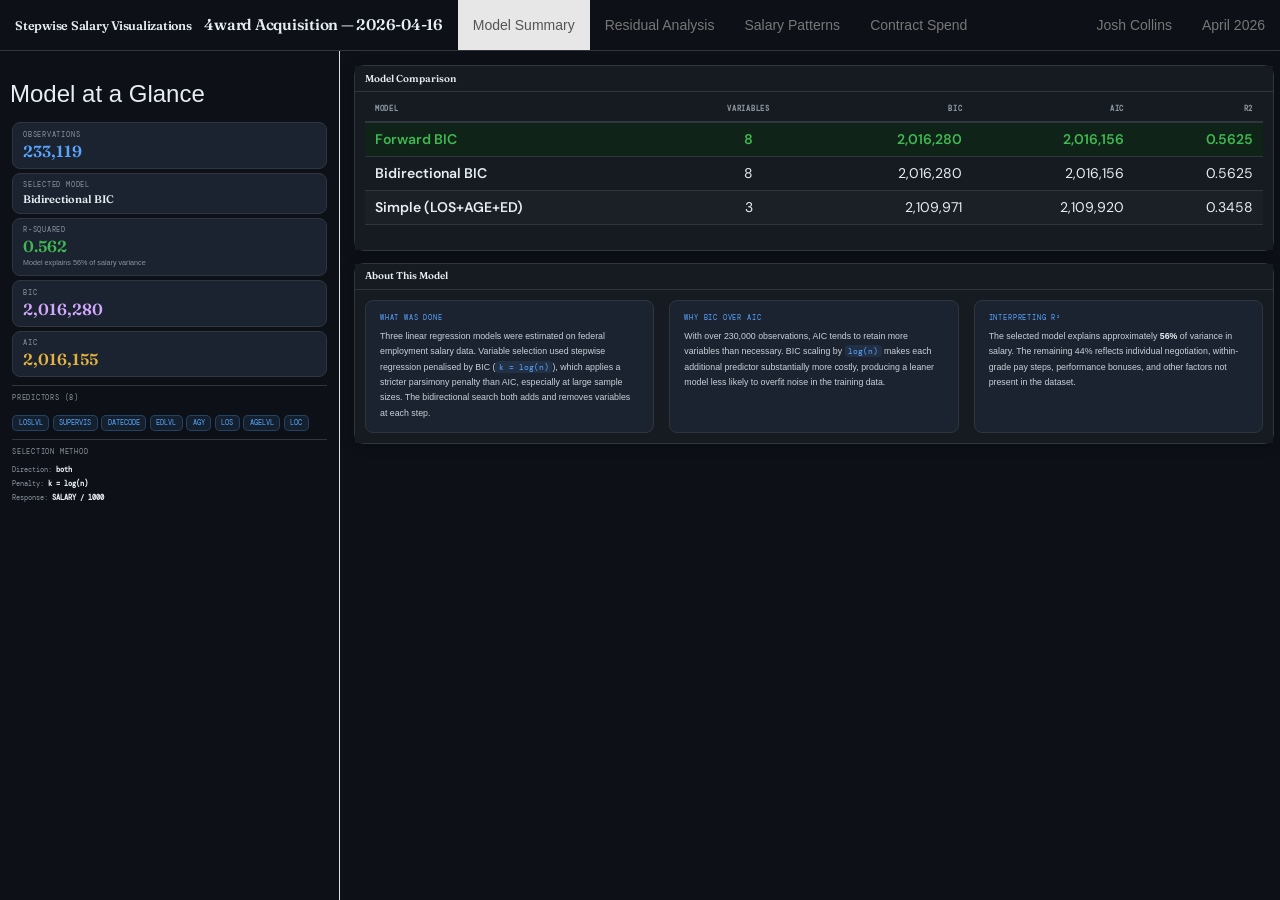
==== index.html @ bde0c619 "Add files via upload" ====
<!DOCTYPE html>
<html xmlns="http://www.w3.org/1999/xhtml">
<head>

<meta charset="utf-8">
<meta http-equiv="Content-Type" content="text/html; charset=utf-8" />
<meta name="generator" content="pandoc" />
<meta name="author" content="4ward Acquisition" />

<meta name="date" content="2026-04-16" />


<title>Stepwise Salary Visualizations</title>

<meta property="og:title" content="Stepwise Salary Visualizations" />

<meta name="viewport" content="width=device-width, initial-scale=1.0, maximum-scale=1.0, user-scalable=no" />

<link href="data:image/x-icon;" rel="icon" type="image/x-icon">


<script type="text/javascript">
window.FlexDashboardComponents = [];
</script>

<script id="flexdashboard-navbar" type="application/json">
[{"title":"Josh Collins","align":"right"},{"title":"April 2026","align":"right"}]
</script>
<script>// Pandoc 2.9 adds attributes on both header and div. We remove the former (to
// be compatible with the behavior of Pandoc < 2.8).
document.addEventListener('DOMContentLoaded', function(e) {
  var hs = document.querySelectorAll("div.section[class*='level'] > :first-child");
  var i, h, a;
  for (i = 0; i < hs.length; i++) {
    h = hs[i];
    if (!/^h[1-6]$/i.test(h.tagName)) continue;  // it should be a header h1-h6
    a = h.attributes;
    while (a.length > 0) h.removeAttribute(a[0].name);
  }
});
</script>
<script>/*! jQuery v3.6.0 | (c) OpenJS Foundation and other contributors | jquery.org/license */
!function(e,t){"use strict";"object"==typeof module&&"object"==typeof module.exports?module.exports=e.document?t(e,!0):function(e){if(!e.document)throw new Error("jQuery requires a window with a document");return t(e)}:t(e)}("undefined"!=typeof window?window:this,function(C,e){"use strict";var t=[],r=Object.getPrototypeOf,s=t.slice,g=t.flat?function(e){return t.flat.call(e)}:function(e){return t.concat.apply([],e)},u=t.push,i=t.indexOf,n={},o=n.toString,v=n.hasOwnProperty,a=v.toString,l=a.call(Object),y={},m=function(e){return"function"==typeof e&&"number"!=typeof e.nodeType&&"function"!=typeof e.item},x=function(e){return null!=e&&e===e.window},E=C.document,c={type:!0,src:!0,nonce:!0,noModule:!0};function b(e,t,n){var r,i,o=(n=n||E).createElement("script");if(o.text=e,t)for(r in c)(i=t[r]||t.getAttribute&&t.getAttribute(r))&&o.setAttribute(r,i);n.head.appendChild(o).parentNode.removeChild(o)}function w(e){return null==e?e+"":"object"==typeof e||"function"==typeof e?n[o.call(e)]||"object":typeof e}var f="3.6.0",S=function(e,t){return new S.fn.init(e,t)};function p(e){var t=!!e&&"length"in e&&e.length,n=w(e);return!m(e)&&!x(e)&&("array"===n||0===t||"number"==typeof t&&0<t&&t-1 in e)}S.fn=S.prototype={jquery:f,constructor:S,length:0,toArray:function(){return s.call(this)},get:function(e){return null==e?s.call(this):e<0?this[e+this.length]:this[e]},pushStack:function(e){var t=S.merge(this.constructor(),e);return t.prevObject=this,t},each:function(e){return S.each(this,e)},map:function(n){return this.pushStack(S.map(this,function(e,t){return n.call(e,t,e)}))},slice:function(){return this.pushStack(s.apply(this,arguments))},first:function(){return this.eq(0)},last:function(){return this.eq(-1)},even:function(){return this.pushStack(S.grep(this,function(e,t){return(t+1)%2}))},odd:function(){return this.pushStack(S.grep(this,function(e,t){return t%2}))},eq:function(e){var t=this.length,n=+e+(e<0?t:0);return this.pushStack(0<=n&&n<t?[this[n]]:[])},end:function(){return this.prevObject||this.constructor()},push:u,sort:t.sort,splice:t.splice},S.extend=S.fn.extend=function(){var e,t,n,r,i,o,a=arguments[0]||{},s=1,u=arguments.length,l=!1;for("boolean"==typeof a&&(l=a,a=arguments[s]||{},s++),"object"==typeof a||m(a)||(a={}),s===u&&(a=this,s--);s<u;s++)if(null!=(e=arguments[s]))for(t in e)r=e[t],"__proto__"!==t&&a!==r&&(l&&r&&(S.isPlainObject(r)||(i=Array.isArray(r)))?(n=a[t],o=i&&!Array.isArray(n)?[]:i||S.isPlainObject(n)?n:{},i=!1,a[t]=S.extend(l,o,r)):void 0!==r&&(a[t]=r));return a},S.extend({expando:"jQuery"+(f+Math.random()).replace(/\D/g,""),isReady:!0,error:function(e){throw new Error(e)},noop:function(){},isPlainObject:function(e){var t,n;return!(!e||"[object Object]"!==o.call(e))&&(!(t=r(e))||"function"==typeof(n=v.call(t,"constructor")&&t.constructor)&&a.call(n)===l)},isEmptyObject:function(e){var t;for(t in e)return!1;return!0},globalEval:function(e,t,n){b(e,{nonce:t&&t.nonce},n)},each:function(e,t){var n,r=0;if(p(e)){for(n=e.length;r<n;r++)if(!1===t.call(e[r],r,e[r]))break}else for(r in e)if(!1===t.call(e[r],r,e[r]))break;return e},makeArray:function(e,t){var n=t||[];return null!=e&&(p(Object(e))?S.merge(n,"string"==typeof e?[e]:e):u.call(n,e)),n},inArray:function(e,t,n){return null==t?-1:i.call(t,e,n)},merge:function(e,t){for(var n=+t.length,r=0,i=e.length;r<n;r++)e[i++]=t[r];return e.length=i,e},grep:function(e,t,n){for(var r=[],i=0,o=e.length,a=!n;i<o;i++)!t(e[i],i)!==a&&r.push(e[i]);return r},map:function(e,t,n){var r,i,o=0,a=[];if(p(e))for(r=e.length;o<r;o++)null!=(i=t(e[o],o,n))&&a.push(i);else for(o in e)null!=(i=t(e[o],o,n))&&a.push(i);return g(a)},guid:1,support:y}),"function"==typeof Symbol&&(S.fn[Symbol.iterator]=t[Symbol.iterator]),S.each("Boolean Number String Function Array Date RegExp Object Error Symbol".split(" "),function(e,t){n["[object "+t+"]"]=t.toLowerCase()});var d=function(n){var e,d,b,o,i,h,f,g,w,u,l,T,C,a,E,v,s,c,y,S="sizzle"+1*new Date,p=n.document,k=0,r=0,m=ue(),x=ue(),A=ue(),N=ue(),j=function(e,t){return e===t&&(l=!0),0},D={}.hasOwnProperty,t=[],q=t.pop,L=t.push,H=t.push,O=t.slice,P=function(e,t){for(var n=0,r=e.length;n<r;n++)if(e[n]===t)return n;return-1},R="checked|selected|async|autofocus|autoplay|controls|defer|disabled|hidden|ismap|loop|multiple|open|readonly|required|scoped",M="[\\x20\\t\\r\\n\\f]",I="(?:\\\\[\\da-fA-F]{1,6}"+M+"?|\\\\[^\\r\\n\\f]|[\\w-]|[^\0-\\x7f])+",W="\\["+M+"*("+I+")(?:"+M+"*([*^$|!~]?=)"+M+"*(?:'((?:\\\\.|[^\\\\'])*)'|\"((?:\\\\.|[^\\\\\"])*)\"|("+I+"))|)"+M+"*\\]",F=":("+I+")(?:\\((('((?:\\\\.|[^\\\\'])*)'|\"((?:\\\\.|[^\\\\\"])*)\")|((?:\\\\.|[^\\\\()[\\]]|"+W+")*)|.*)\\)|)",B=new RegExp(M+"+","g"),$=new RegExp("^"+M+"+|((?:^|[^\\\\])(?:\\\\.)*)"+M+"+$","g"),_=new RegExp("^"+M+"*,"+M+"*"),z=new RegExp("^"+M+"*([>+~]|"+M+")"+M+"*"),U=new RegExp(M+"|>"),X=new RegExp(F),V=new RegExp("^"+I+"$"),G={ID:new RegExp("^#("+I+")"),CLASS:new RegExp("^\\.("+I+")"),TAG:new RegExp("^("+I+"|[*])"),ATTR:new RegExp("^"+W),PSEUDO:new RegExp("^"+F),CHILD:new RegExp("^:(only|first|last|nth|nth-last)-(child|of-type)(?:\\("+M+"*(even|odd|(([+-]|)(\\d*)n|)"+M+"*(?:([+-]|)"+M+"*(\\d+)|))"+M+"*\\)|)","i"),bool:new RegExp("^(?:"+R+")$","i"),needsContext:new RegExp("^"+M+"*[>+~]|:(even|odd|eq|gt|lt|nth|first|last)(?:\\("+M+"*((?:-\\d)?\\d*)"+M+"*\\)|)(?=[^-]|$)","i")},Y=/HTML$/i,Q=/^(?:input|select|textarea|button)$/i,J=/^h\d$/i,K=/^[^{]+\{\s*\[native \w/,Z=/^(?:#([\w-]+)|(\w+)|\.([\w-]+))$/,ee=/[+~]/,te=new RegExp("\\\\[\\da-fA-F]{1,6}"+M+"?|\\\\([^\\r\\n\\f])","g"),ne=function(e,t){var n="0x"+e.slice(1)-65536;return t||(n<0?String.fromCharCode(n+65536):String.fromCharCode(n>>10|55296,1023&n|56320))},re=/([\0-\x1f\x7f]|^-?\d)|^-$|[^\0-\x1f\x7f-\uFFFF\w-]/g,ie=function(e,t){return t?"\0"===e?"\ufffd":e.slice(0,-1)+"\\"+e.charCodeAt(e.length-1).toString(16)+" ":"\\"+e},oe=function(){T()},ae=be(function(e){return!0===e.disabled&&"fieldset"===e.nodeName.toLowerCase()},{dir:"parentNode",next:"legend"});try{H.apply(t=O.call(p.childNodes),p.childNodes),t[p.childNodes.length].nodeType}catch(e){H={apply:t.length?function(e,t){L.apply(e,O.call(t))}:function(e,t){var n=e.length,r=0;while(e[n++]=t[r++]);e.length=n-1}}}function se(t,e,n,r){var i,o,a,s,u,l,c,f=e&&e.ownerDocument,p=e?e.nodeType:9;if(n=n||[],"string"!=typeof t||!t||1!==p&&9!==p&&11!==p)return n;if(!r&&(T(e),e=e||C,E)){if(11!==p&&(u=Z.exec(t)))if(i=u[1]){if(9===p){if(!(a=e.getElementById(i)))return n;if(a.id===i)return n.push(a),n}else if(f&&(a=f.getElementById(i))&&y(e,a)&&a.id===i)return n.push(a),n}else{if(u[2])return H.apply(n,e.getElementsByTagName(t)),n;if((i=u[3])&&d.getElementsByClassName&&e.getElementsByClassName)return H.apply(n,e.getElementsByClassName(i)),n}if(d.qsa&&!N[t+" "]&&(!v||!v.test(t))&&(1!==p||"object"!==e.nodeName.toLowerCase())){if(c=t,f=e,1===p&&(U.test(t)||z.test(t))){(f=ee.test(t)&&ye(e.parentNode)||e)===e&&d.scope||((s=e.getAttribute("id"))?s=s.replace(re,ie):e.setAttribute("id",s=S)),o=(l=h(t)).length;while(o--)l[o]=(s?"#"+s:":scope")+" "+xe(l[o]);c=l.join(",")}try{return H.apply(n,f.querySelectorAll(c)),n}catch(e){N(t,!0)}finally{s===S&&e.removeAttribute("id")}}}return g(t.replace($,"$1"),e,n,r)}function ue(){var r=[];return function e(t,n){return r.push(t+" ")>b.cacheLength&&delete e[r.shift()],e[t+" "]=n}}function le(e){return e[S]=!0,e}function ce(e){var t=C.createElement("fieldset");try{return!!e(t)}catch(e){return!1}finally{t.parentNode&&t.parentNode.removeChild(t),t=null}}function fe(e,t){var n=e.split("|"),r=n.length;while(r--)b.attrHandle[n[r]]=t}function pe(e,t){var n=t&&e,r=n&&1===e.nodeType&&1===t.nodeType&&e.sourceIndex-t.sourceIndex;if(r)return r;if(n)while(n=n.nextSibling)if(n===t)return-1;return e?1:-1}function de(t){return function(e){return"input"===e.nodeName.toLowerCase()&&e.type===t}}function he(n){return function(e){var t=e.nodeName.toLowerCase();return("input"===t||"button"===t)&&e.type===n}}function ge(t){return function(e){return"form"in e?e.parentNode&&!1===e.disabled?"label"in e?"label"in e.parentNode?e.parentNode.disabled===t:e.disabled===t:e.isDisabled===t||e.isDisabled!==!t&&ae(e)===t:e.disabled===t:"label"in e&&e.disabled===t}}function ve(a){return le(function(o){return o=+o,le(function(e,t){var n,r=a([],e.length,o),i=r.length;while(i--)e[n=r[i]]&&(e[n]=!(t[n]=e[n]))})})}function ye(e){return e&&"undefined"!=typeof e.getElementsByTagName&&e}for(e in d=se.support={},i=se.isXML=function(e){var t=e&&e.namespaceURI,n=e&&(e.ownerDocument||e).documentElement;return!Y.test(t||n&&n.nodeName||"HTML")},T=se.setDocument=function(e){var t,n,r=e?e.ownerDocument||e:p;return r!=C&&9===r.nodeType&&r.documentElement&&(a=(C=r).documentElement,E=!i(C),p!=C&&(n=C.defaultView)&&n.top!==n&&(n.addEventListener?n.addEventListener("unload",oe,!1):n.attachEvent&&n.attachEvent("onunload",oe)),d.scope=ce(function(e){return a.appendChild(e).appendChild(C.createElement("div")),"undefined"!=typeof e.querySelectorAll&&!e.querySelectorAll(":scope fieldset div").length}),d.attributes=ce(function(e){return e.className="i",!e.getAttribute("className")}),d.getElementsByTagName=ce(function(e){return e.appendChild(C.createComment("")),!e.getElementsByTagName("*").length}),d.getElementsByClassName=K.test(C.getElementsByClassName),d.getById=ce(function(e){return a.appendChild(e).id=S,!C.getElementsByName||!C.getElementsByName(S).length}),d.getById?(b.filter.ID=function(e){var t=e.replace(te,ne);return function(e){return e.getAttribute("id")===t}},b.find.ID=function(e,t){if("undefined"!=typeof t.getElementById&&E){var n=t.getElementById(e);return n?[n]:[]}}):(b.filter.ID=function(e){var n=e.replace(te,ne);return function(e){var t="undefined"!=typeof e.getAttributeNode&&e.getAttributeNode("id");return t&&t.value===n}},b.find.ID=function(e,t){if("undefined"!=typeof t.getElementById&&E){var n,r,i,o=t.getElementById(e);if(o){if((n=o.getAttributeNode("id"))&&n.value===e)return[o];i=t.getElementsByName(e),r=0;while(o=i[r++])if((n=o.getAttributeNode("id"))&&n.value===e)return[o]}return[]}}),b.find.TAG=d.getElementsByTagName?function(e,t){return"undefined"!=typeof t.getElementsByTagName?t.getElementsByTagName(e):d.qsa?t.querySelectorAll(e):void 0}:function(e,t){var n,r=[],i=0,o=t.getElementsByTagName(e);if("*"===e){while(n=o[i++])1===n.nodeType&&r.push(n);return r}return o},b.find.CLASS=d.getElementsByClassName&&function(e,t){if("undefined"!=typeof t.getElementsByClassName&&E)return t.getElementsByClassName(e)},s=[],v=[],(d.qsa=K.test(C.querySelectorAll))&&(ce(function(e){var t;a.appendChild(e).innerHTML="<a id='"+S+"'></a><select id='"+S+"-\r\\' msallowcapture=''><option selected=''></option></select>",e.querySelectorAll("[msallowcapture^='']").length&&v.push("[*^$]="+M+"*(?:''|\"\")"),e.querySelectorAll("[selected]").length||v.push("\\["+M+"*(?:value|"+R+")"),e.querySelectorAll("[id~="+S+"-]").length||v.push("~="),(t=C.createElement("input")).setAttribute("name",""),e.appendChild(t),e.querySelectorAll("[name='']").length||v.push("\\["+M+"*name"+M+"*="+M+"*(?:''|\"\")"),e.querySelectorAll(":checked").length||v.push(":checked"),e.querySelectorAll("a#"+S+"+*").length||v.push(".#.+[+~]"),e.querySelectorAll("\\\f"),v.push("[\\r\\n\\f]")}),ce(function(e){e.innerHTML="<a href='' disabled='disabled'></a><select disabled='disabled'><option/></select>";var t=C.createElement("input");t.setAttribute("type","hidden"),e.appendChild(t).setAttribute("name","D"),e.querySelectorAll("[name=d]").length&&v.push("name"+M+"*[*^$|!~]?="),2!==e.querySelectorAll(":enabled").length&&v.push(":enabled",":disabled"),a.appendChild(e).disabled=!0,2!==e.querySelectorAll(":disabled").length&&v.push(":enabled",":disabled"),e.querySelectorAll("*,:x"),v.push(",.*:")})),(d.matchesSelector=K.test(c=a.matches||a.webkitMatchesSelector||a.mozMatchesSelector||a.oMatchesSelector||a.msMatchesSelector))&&ce(function(e){d.disconnectedMatch=c.call(e,"*"),c.call(e,"[s!='']:x"),s.push("!=",F)}),v=v.length&&new RegExp(v.join("|")),s=s.length&&new RegExp(s.join("|")),t=K.test(a.compareDocumentPosition),y=t||K.test(a.contains)?function(e,t){var n=9===e.nodeType?e.documentElement:e,r=t&&t.parentNode;return e===r||!(!r||1!==r.nodeType||!(n.contains?n.contains(r):e.compareDocumentPosition&&16&e.compareDocumentPosition(r)))}:function(e,t){if(t)while(t=t.parentNode)if(t===e)return!0;return!1},j=t?function(e,t){if(e===t)return l=!0,0;var n=!e.compareDocumentPosition-!t.compareDocumentPosition;return n||(1&(n=(e.ownerDocument||e)==(t.ownerDocument||t)?e.compareDocumentPosition(t):1)||!d.sortDetached&&t.compareDocumentPosition(e)===n?e==C||e.ownerDocument==p&&y(p,e)?-1:t==C||t.ownerDocument==p&&y(p,t)?1:u?P(u,e)-P(u,t):0:4&n?-1:1)}:function(e,t){if(e===t)return l=!0,0;var n,r=0,i=e.parentNode,o=t.parentNode,a=[e],s=[t];if(!i||!o)return e==C?-1:t==C?1:i?-1:o?1:u?P(u,e)-P(u,t):0;if(i===o)return pe(e,t);n=e;while(n=n.parentNode)a.unshift(n);n=t;while(n=n.parentNode)s.unshift(n);while(a[r]===s[r])r++;return r?pe(a[r],s[r]):a[r]==p?-1:s[r]==p?1:0}),C},se.matches=function(e,t){return se(e,null,null,t)},se.matchesSelector=function(e,t){if(T(e),d.matchesSelector&&E&&!N[t+" "]&&(!s||!s.test(t))&&(!v||!v.test(t)))try{var n=c.call(e,t);if(n||d.disconnectedMatch||e.document&&11!==e.document.nodeType)return n}catch(e){N(t,!0)}return 0<se(t,C,null,[e]).length},se.contains=function(e,t){return(e.ownerDocument||e)!=C&&T(e),y(e,t)},se.attr=function(e,t){(e.ownerDocument||e)!=C&&T(e);var n=b.attrHandle[t.toLowerCase()],r=n&&D.call(b.attrHandle,t.toLowerCase())?n(e,t,!E):void 0;return void 0!==r?r:d.attributes||!E?e.getAttribute(t):(r=e.getAttributeNode(t))&&r.specified?r.value:null},se.escape=function(e){return(e+"").replace(re,ie)},se.error=function(e){throw new Error("Syntax error, unrecognized expression: "+e)},se.uniqueSort=function(e){var t,n=[],r=0,i=0;if(l=!d.detectDuplicates,u=!d.sortStable&&e.slice(0),e.sort(j),l){while(t=e[i++])t===e[i]&&(r=n.push(i));while(r--)e.splice(n[r],1)}return u=null,e},o=se.getText=function(e){var t,n="",r=0,i=e.nodeType;if(i){if(1===i||9===i||11===i){if("string"==typeof e.textContent)return e.textContent;for(e=e.firstChild;e;e=e.nextSibling)n+=o(e)}else if(3===i||4===i)return e.nodeValue}else while(t=e[r++])n+=o(t);return n},(b=se.selectors={cacheLength:50,createPseudo:le,match:G,attrHandle:{},find:{},relative:{">":{dir:"parentNode",first:!0}," ":{dir:"parentNode"},"+":{dir:"previousSibling",first:!0},"~":{dir:"previousSibling"}},preFilter:{ATTR:function(e){return e[1]=e[1].replace(te,ne),e[3]=(e[3]||e[4]||e[5]||"").replace(te,ne),"~="===e[2]&&(e[3]=" "+e[3]+" "),e.slice(0,4)},CHILD:function(e){return e[1]=e[1].toLowerCase(),"nth"===e[1].slice(0,3)?(e[3]||se.error(e[0]),e[4]=+(e[4]?e[5]+(e[6]||1):2*("even"===e[3]||"odd"===e[3])),e[5]=+(e[7]+e[8]||"odd"===e[3])):e[3]&&se.error(e[0]),e},PSEUDO:function(e){var t,n=!e[6]&&e[2];return G.CHILD.test(e[0])?null:(e[3]?e[2]=e[4]||e[5]||"":n&&X.test(n)&&(t=h(n,!0))&&(t=n.indexOf(")",n.length-t)-n.length)&&(e[0]=e[0].slice(0,t),e[2]=n.slice(0,t)),e.slice(0,3))}},filter:{TAG:function(e){var t=e.replace(te,ne).toLowerCase();return"*"===e?function(){return!0}:function(e){return e.nodeName&&e.nodeName.toLowerCase()===t}},CLASS:function(e){var t=m[e+" "];return t||(t=new RegExp("(^|"+M+")"+e+"("+M+"|$)"))&&m(e,function(e){return t.test("string"==typeof e.className&&e.className||"undefined"!=typeof e.getAttribute&&e.getAttribute("class")||"")})},ATTR:function(n,r,i){return function(e){var t=se.attr(e,n);return null==t?"!="===r:!r||(t+="","="===r?t===i:"!="===r?t!==i:"^="===r?i&&0===t.indexOf(i):"*="===r?i&&-1<t.indexOf(i):"$="===r?i&&t.slice(-i.length)===i:"~="===r?-1<(" "+t.replace(B," ")+" ").indexOf(i):"|="===r&&(t===i||t.slice(0,i.length+1)===i+"-"))}},CHILD:function(h,e,t,g,v){var y="nth"!==h.slice(0,3),m="last"!==h.slice(-4),x="of-type"===e;return 1===g&&0===v?function(e){return!!e.parentNode}:function(e,t,n){var r,i,o,a,s,u,l=y!==m?"nextSibling":"previousSibling",c=e.parentNode,f=x&&e.nodeName.toLowerCase(),p=!n&&!x,d=!1;if(c){if(y){while(l){a=e;while(a=a[l])if(x?a.nodeName.toLowerCase()===f:1===a.nodeType)return!1;u=l="only"===h&&!u&&"nextSibling"}return!0}if(u=[m?c.firstChild:c.lastChild],m&&p){d=(s=(r=(i=(o=(a=c)[S]||(a[S]={}))[a.uniqueID]||(o[a.uniqueID]={}))[h]||[])[0]===k&&r[1])&&r[2],a=s&&c.childNodes[s];while(a=++s&&a&&a[l]||(d=s=0)||u.pop())if(1===a.nodeType&&++d&&a===e){i[h]=[k,s,d];break}}else if(p&&(d=s=(r=(i=(o=(a=e)[S]||(a[S]={}))[a.uniqueID]||(o[a.uniqueID]={}))[h]||[])[0]===k&&r[1]),!1===d)while(a=++s&&a&&a[l]||(d=s=0)||u.pop())if((x?a.nodeName.toLowerCase()===f:1===a.nodeType)&&++d&&(p&&((i=(o=a[S]||(a[S]={}))[a.uniqueID]||(o[a.uniqueID]={}))[h]=[k,d]),a===e))break;return(d-=v)===g||d%g==0&&0<=d/g}}},PSEUDO:function(e,o){var t,a=b.pseudos[e]||b.setFilters[e.toLowerCase()]||se.error("unsupported pseudo: "+e);return a[S]?a(o):1<a.length?(t=[e,e,"",o],b.setFilters.hasOwnProperty(e.toLowerCase())?le(function(e,t){var n,r=a(e,o),i=r.length;while(i--)e[n=P(e,r[i])]=!(t[n]=r[i])}):function(e){return a(e,0,t)}):a}},pseudos:{not:le(function(e){var r=[],i=[],s=f(e.replace($,"$1"));return s[S]?le(function(e,t,n,r){var i,o=s(e,null,r,[]),a=e.length;while(a--)(i=o[a])&&(e[a]=!(t[a]=i))}):function(e,t,n){return r[0]=e,s(r,null,n,i),r[0]=null,!i.pop()}}),has:le(function(t){return function(e){return 0<se(t,e).length}}),contains:le(function(t){return t=t.replace(te,ne),function(e){return-1<(e.textContent||o(e)).indexOf(t)}}),lang:le(function(n){return V.test(n||"")||se.error("unsupported lang: "+n),n=n.replace(te,ne).toLowerCase(),function(e){var t;do{if(t=E?e.lang:e.getAttribute("xml:lang")||e.getAttribute("lang"))return(t=t.toLowerCase())===n||0===t.indexOf(n+"-")}while((e=e.parentNode)&&1===e.nodeType);return!1}}),target:function(e){var t=n.location&&n.location.hash;return t&&t.slice(1)===e.id},root:function(e){return e===a},focus:function(e){return e===C.activeElement&&(!C.hasFocus||C.hasFocus())&&!!(e.type||e.href||~e.tabIndex)},enabled:ge(!1),disabled:ge(!0),checked:function(e){var t=e.nodeName.toLowerCase();return"input"===t&&!!e.checked||"option"===t&&!!e.selected},selected:function(e){return e.parentNode&&e.parentNode.selectedIndex,!0===e.selected},empty:function(e){for(e=e.firstChild;e;e=e.nextSibling)if(e.nodeType<6)return!1;return!0},parent:function(e){return!b.pseudos.empty(e)},header:function(e){return J.test(e.nodeName)},input:function(e){return Q.test(e.nodeName)},button:function(e){var t=e.nodeName.toLowerCase();return"input"===t&&"button"===e.type||"button"===t},text:function(e){var t;return"input"===e.nodeName.toLowerCase()&&"text"===e.type&&(null==(t=e.getAttribute("type"))||"text"===t.toLowerCase())},first:ve(function(){return[0]}),last:ve(function(e,t){return[t-1]}),eq:ve(function(e,t,n){return[n<0?n+t:n]}),even:ve(function(e,t){for(var n=0;n<t;n+=2)e.push(n);return e}),odd:ve(function(e,t){for(var n=1;n<t;n+=2)e.push(n);return e}),lt:ve(function(e,t,n){for(var r=n<0?n+t:t<n?t:n;0<=--r;)e.push(r);return e}),gt:ve(function(e,t,n){for(var r=n<0?n+t:n;++r<t;)e.push(r);return e})}}).pseudos.nth=b.pseudos.eq,{radio:!0,checkbox:!0,file:!0,password:!0,image:!0})b.pseudos[e]=de(e);for(e in{submit:!0,reset:!0})b.pseudos[e]=he(e);function me(){}function xe(e){for(var t=0,n=e.length,r="";t<n;t++)r+=e[t].value;return r}function be(s,e,t){var u=e.dir,l=e.next,c=l||u,f=t&&"parentNode"===c,p=r++;return e.first?function(e,t,n){while(e=e[u])if(1===e.nodeType||f)return s(e,t,n);return!1}:function(e,t,n){var r,i,o,a=[k,p];if(n){while(e=e[u])if((1===e.nodeType||f)&&s(e,t,n))return!0}else while(e=e[u])if(1===e.nodeType||f)if(i=(o=e[S]||(e[S]={}))[e.uniqueID]||(o[e.uniqueID]={}),l&&l===e.nodeName.toLowerCase())e=e[u]||e;else{if((r=i[c])&&r[0]===k&&r[1]===p)return a[2]=r[2];if((i[c]=a)[2]=s(e,t,n))return!0}return!1}}function we(i){return 1<i.length?function(e,t,n){var r=i.length;while(r--)if(!i[r](e,t,n))return!1;return!0}:i[0]}function Te(e,t,n,r,i){for(var o,a=[],s=0,u=e.length,l=null!=t;s<u;s++)(o=e[s])&&(n&&!n(o,r,i)||(a.push(o),l&&t.push(s)));return a}function Ce(d,h,g,v,y,e){return v&&!v[S]&&(v=Ce(v)),y&&!y[S]&&(y=Ce(y,e)),le(function(e,t,n,r){var i,o,a,s=[],u=[],l=t.length,c=e||function(e,t,n){for(var r=0,i=t.length;r<i;r++)se(e,t[r],n);return n}(h||"*",n.nodeType?[n]:n,[]),f=!d||!e&&h?c:Te(c,s,d,n,r),p=g?y||(e?d:l||v)?[]:t:f;if(g&&g(f,p,n,r),v){i=Te(p,u),v(i,[],n,r),o=i.length;while(o--)(a=i[o])&&(p[u[o]]=!(f[u[o]]=a))}if(e){if(y||d){if(y){i=[],o=p.length;while(o--)(a=p[o])&&i.push(f[o]=a);y(null,p=[],i,r)}o=p.length;while(o--)(a=p[o])&&-1<(i=y?P(e,a):s[o])&&(e[i]=!(t[i]=a))}}else p=Te(p===t?p.splice(l,p.length):p),y?y(null,t,p,r):H.apply(t,p)})}function Ee(e){for(var i,t,n,r=e.length,o=b.relative[e[0].type],a=o||b.relative[" "],s=o?1:0,u=be(function(e){return e===i},a,!0),l=be(function(e){return-1<P(i,e)},a,!0),c=[function(e,t,n){var r=!o&&(n||t!==w)||((i=t).nodeType?u(e,t,n):l(e,t,n));return i=null,r}];s<r;s++)if(t=b.relative[e[s].type])c=[be(we(c),t)];else{if((t=b.filter[e[s].type].apply(null,e[s].matches))[S]){for(n=++s;n<r;n++)if(b.relative[e[n].type])break;return Ce(1<s&&we(c),1<s&&xe(e.slice(0,s-1).concat({value:" "===e[s-2].type?"*":""})).replace($,"$1"),t,s<n&&Ee(e.slice(s,n)),n<r&&Ee(e=e.slice(n)),n<r&&xe(e))}c.push(t)}return we(c)}return me.prototype=b.filters=b.pseudos,b.setFilters=new me,h=se.tokenize=function(e,t){var n,r,i,o,a,s,u,l=x[e+" "];if(l)return t?0:l.slice(0);a=e,s=[],u=b.preFilter;while(a){for(o in n&&!(r=_.exec(a))||(r&&(a=a.slice(r[0].length)||a),s.push(i=[])),n=!1,(r=z.exec(a))&&(n=r.shift(),i.push({value:n,type:r[0].replace($," ")}),a=a.slice(n.length)),b.filter)!(r=G[o].exec(a))||u[o]&&!(r=u[o](r))||(n=r.shift(),i.push({value:n,type:o,matches:r}),a=a.slice(n.length));if(!n)break}return t?a.length:a?se.error(e):x(e,s).slice(0)},f=se.compile=function(e,t){var n,v,y,m,x,r,i=[],o=[],a=A[e+" "];if(!a){t||(t=h(e)),n=t.length;while(n--)(a=Ee(t[n]))[S]?i.push(a):o.push(a);(a=A(e,(v=o,m=0<(y=i).length,x=0<v.length,r=function(e,t,n,r,i){var o,a,s,u=0,l="0",c=e&&[],f=[],p=w,d=e||x&&b.find.TAG("*",i),h=k+=null==p?1:Math.random()||.1,g=d.length;for(i&&(w=t==C||t||i);l!==g&&null!=(o=d[l]);l++){if(x&&o){a=0,t||o.ownerDocument==C||(T(o),n=!E);while(s=v[a++])if(s(o,t||C,n)){r.push(o);break}i&&(k=h)}m&&((o=!s&&o)&&u--,e&&c.push(o))}if(u+=l,m&&l!==u){a=0;while(s=y[a++])s(c,f,t,n);if(e){if(0<u)while(l--)c[l]||f[l]||(f[l]=q.call(r));f=Te(f)}H.apply(r,f),i&&!e&&0<f.length&&1<u+y.length&&se.uniqueSort(r)}return i&&(k=h,w=p),c},m?le(r):r))).selector=e}return a},g=se.select=function(e,t,n,r){var i,o,a,s,u,l="function"==typeof e&&e,c=!r&&h(e=l.selector||e);if(n=n||[],1===c.length){if(2<(o=c[0]=c[0].slice(0)).length&&"ID"===(a=o[0]).type&&9===t.nodeType&&E&&b.relative[o[1].type]){if(!(t=(b.find.ID(a.matches[0].replace(te,ne),t)||[])[0]))return n;l&&(t=t.parentNode),e=e.slice(o.shift().value.length)}i=G.needsContext.test(e)?0:o.length;while(i--){if(a=o[i],b.relative[s=a.type])break;if((u=b.find[s])&&(r=u(a.matches[0].replace(te,ne),ee.test(o[0].type)&&ye(t.parentNode)||t))){if(o.splice(i,1),!(e=r.length&&xe(o)))return H.apply(n,r),n;break}}}return(l||f(e,c))(r,t,!E,n,!t||ee.test(e)&&ye(t.parentNode)||t),n},d.sortStable=S.split("").sort(j).join("")===S,d.detectDuplicates=!!l,T(),d.sortDetached=ce(function(e){return 1&e.compareDocumentPosition(C.createElement("fieldset"))}),ce(function(e){return e.innerHTML="<a href='#'></a>","#"===e.firstChild.getAttribute("href")})||fe("type|href|height|width",function(e,t,n){if(!n)return e.getAttribute(t,"type"===t.toLowerCase()?1:2)}),d.attributes&&ce(function(e){return e.innerHTML="<input/>",e.firstChild.setAttribute("value",""),""===e.firstChild.getAttribute("value")})||fe("value",function(e,t,n){if(!n&&"input"===e.nodeName.toLowerCase())return e.defaultValue}),ce(function(e){return null==e.getAttribute("disabled")})||fe(R,function(e,t,n){var r;if(!n)return!0===e[t]?t.toLowerCase():(r=e.getAttributeNode(t))&&r.specified?r.value:null}),se}(C);S.find=d,S.expr=d.selectors,S.expr[":"]=S.expr.pseudos,S.uniqueSort=S.unique=d.uniqueSort,S.text=d.getText,S.isXMLDoc=d.isXML,S.contains=d.contains,S.escapeSelector=d.escape;var h=function(e,t,n){var r=[],i=void 0!==n;while((e=e[t])&&9!==e.nodeType)if(1===e.nodeType){if(i&&S(e).is(n))break;r.push(e)}return r},T=function(e,t){for(var n=[];e;e=e.nextSibling)1===e.nodeType&&e!==t&&n.push(e);return n},k=S.expr.match.needsContext;function A(e,t){return e.nodeName&&e.nodeName.toLowerCase()===t.toLowerCase()}var N=/^<([a-z][^\/\0>:\x20\t\r\n\f]*)[\x20\t\r\n\f]*\/?>(?:<\/\1>|)$/i;function j(e,n,r){return m(n)?S.grep(e,function(e,t){return!!n.call(e,t,e)!==r}):n.nodeType?S.grep(e,function(e){return e===n!==r}):"string"!=typeof n?S.grep(e,function(e){return-1<i.call(n,e)!==r}):S.filter(n,e,r)}S.filter=function(e,t,n){var r=t[0];return n&&(e=":not("+e+")"),1===t.length&&1===r.nodeType?S.find.matchesSelector(r,e)?[r]:[]:S.find.matches(e,S.grep(t,function(e){return 1===e.nodeType}))},S.fn.extend({find:function(e){var t,n,r=this.length,i=this;if("string"!=typeof e)return this.pushStack(S(e).filter(function(){for(t=0;t<r;t++)if(S.contains(i[t],this))return!0}));for(n=this.pushStack([]),t=0;t<r;t++)S.find(e,i[t],n);return 1<r?S.uniqueSort(n):n},filter:function(e){return this.pushStack(j(this,e||[],!1))},not:function(e){return this.pushStack(j(this,e||[],!0))},is:function(e){return!!j(this,"string"==typeof e&&k.test(e)?S(e):e||[],!1).length}});var D,q=/^(?:\s*(<[\w\W]+>)[^>]*|#([\w-]+))$/;(S.fn.init=function(e,t,n){var r,i;if(!e)return this;if(n=n||D,"string"==typeof e){if(!(r="<"===e[0]&&">"===e[e.length-1]&&3<=e.length?[null,e,null]:q.exec(e))||!r[1]&&t)return!t||t.jquery?(t||n).find(e):this.constructor(t).find(e);if(r[1]){if(t=t instanceof S?t[0]:t,S.merge(this,S.parseHTML(r[1],t&&t.nodeType?t.ownerDocument||t:E,!0)),N.test(r[1])&&S.isPlainObject(t))for(r in t)m(this[r])?this[r](t[r]):this.attr(r,t[r]);return this}return(i=E.getElementById(r[2]))&&(this[0]=i,this.length=1),this}return e.nodeType?(this[0]=e,this.length=1,this):m(e)?void 0!==n.ready?n.ready(e):e(S):S.makeArray(e,this)}).prototype=S.fn,D=S(E);var L=/^(?:parents|prev(?:Until|All))/,H={children:!0,contents:!0,next:!0,prev:!0};function O(e,t){while((e=e[t])&&1!==e.nodeType);return e}S.fn.extend({has:function(e){var t=S(e,this),n=t.length;return this.filter(function(){for(var e=0;e<n;e++)if(S.contains(this,t[e]))return!0})},closest:function(e,t){var n,r=0,i=this.length,o=[],a="string"!=typeof e&&S(e);if(!k.test(e))for(;r<i;r++)for(n=this[r];n&&n!==t;n=n.parentNode)if(n.nodeType<11&&(a?-1<a.index(n):1===n.nodeType&&S.find.matchesSelector(n,e))){o.push(n);break}return this.pushStack(1<o.length?S.uniqueSort(o):o)},index:function(e){return e?"string"==typeof e?i.call(S(e),this[0]):i.call(this,e.jquery?e[0]:e):this[0]&&this[0].parentNode?this.first().prevAll().length:-1},add:function(e,t){return this.pushStack(S.uniqueSort(S.merge(this.get(),S(e,t))))},addBack:function(e){return this.add(null==e?this.prevObject:this.prevObject.filter(e))}}),S.each({parent:function(e){var t=e.parentNode;return t&&11!==t.nodeType?t:null},parents:function(e){return h(e,"parentNode")},parentsUntil:function(e,t,n){return h(e,"parentNode",n)},next:function(e){return O(e,"nextSibling")},prev:function(e){return O(e,"previousSibling")},nextAll:function(e){return h(e,"nextSibling")},prevAll:function(e){return h(e,"previousSibling")},nextUntil:function(e,t,n){return h(e,"nextSibling",n)},prevUntil:function(e,t,n){return h(e,"previousSibling",n)},siblings:function(e){return T((e.parentNode||{}).firstChild,e)},children:function(e){return T(e.firstChild)},contents:function(e){return null!=e.contentDocument&&r(e.contentDocument)?e.contentDocument:(A(e,"template")&&(e=e.content||e),S.merge([],e.childNodes))}},function(r,i){S.fn[r]=function(e,t){var n=S.map(this,i,e);return"Until"!==r.slice(-5)&&(t=e),t&&"string"==typeof t&&(n=S.filter(t,n)),1<this.length&&(H[r]||S.uniqueSort(n),L.test(r)&&n.reverse()),this.pushStack(n)}});var P=/[^\x20\t\r\n\f]+/g;function R(e){return e}function M(e){throw e}function I(e,t,n,r){var i;try{e&&m(i=e.promise)?i.call(e).done(t).fail(n):e&&m(i=e.then)?i.call(e,t,n):t.apply(void 0,[e].slice(r))}catch(e){n.apply(void 0,[e])}}S.Callbacks=function(r){var e,n;r="string"==typeof r?(e=r,n={},S.each(e.match(P)||[],function(e,t){n[t]=!0}),n):S.extend({},r);var i,t,o,a,s=[],u=[],l=-1,c=function(){for(a=a||r.once,o=i=!0;u.length;l=-1){t=u.shift();while(++l<s.length)!1===s[l].apply(t[0],t[1])&&r.stopOnFalse&&(l=s.length,t=!1)}r.memory||(t=!1),i=!1,a&&(s=t?[]:"")},f={add:function(){return s&&(t&&!i&&(l=s.length-1,u.push(t)),function n(e){S.each(e,function(e,t){m(t)?r.unique&&f.has(t)||s.push(t):t&&t.length&&"string"!==w(t)&&n(t)})}(arguments),t&&!i&&c()),this},remove:function(){return S.each(arguments,function(e,t){var n;while(-1<(n=S.inArray(t,s,n)))s.splice(n,1),n<=l&&l--}),this},has:function(e){return e?-1<S.inArray(e,s):0<s.length},empty:function(){return s&&(s=[]),this},disable:function(){return a=u=[],s=t="",this},disabled:function(){return!s},lock:function(){return a=u=[],t||i||(s=t=""),this},locked:function(){return!!a},fireWith:function(e,t){return a||(t=[e,(t=t||[]).slice?t.slice():t],u.push(t),i||c()),this},fire:function(){return f.fireWith(this,arguments),this},fired:function(){return!!o}};return f},S.extend({Deferred:function(e){var o=[["notify","progress",S.Callbacks("memory"),S.Callbacks("memory"),2],["resolve","done",S.Callbacks("once memory"),S.Callbacks("once memory"),0,"resolved"],["reject","fail",S.Callbacks("once memory"),S.Callbacks("once memory"),1,"rejected"]],i="pending",a={state:function(){return i},always:function(){return s.done(arguments).fail(arguments),this},"catch":function(e){return a.then(null,e)},pipe:function(){var i=arguments;return S.Deferred(function(r){S.each(o,function(e,t){var n=m(i[t[4]])&&i[t[4]];s[t[1]](function(){var e=n&&n.apply(this,arguments);e&&m(e.promise)?e.promise().progress(r.notify).done(r.resolve).fail(r.reject):r[t[0]+"With"](this,n?[e]:arguments)})}),i=null}).promise()},then:function(t,n,r){var u=0;function l(i,o,a,s){return function(){var n=this,r=arguments,e=function(){var e,t;if(!(i<u)){if((e=a.apply(n,r))===o.promise())throw new TypeError("Thenable self-resolution");t=e&&("object"==typeof e||"function"==typeof e)&&e.then,m(t)?s?t.call(e,l(u,o,R,s),l(u,o,M,s)):(u++,t.call(e,l(u,o,R,s),l(u,o,M,s),l(u,o,R,o.notifyWith))):(a!==R&&(n=void 0,r=[e]),(s||o.resolveWith)(n,r))}},t=s?e:function(){try{e()}catch(e){S.Deferred.exceptionHook&&S.Deferred.exceptionHook(e,t.stackTrace),u<=i+1&&(a!==M&&(n=void 0,r=[e]),o.rejectWith(n,r))}};i?t():(S.Deferred.getStackHook&&(t.stackTrace=S.Deferred.getStackHook()),C.setTimeout(t))}}return S.Deferred(function(e){o[0][3].add(l(0,e,m(r)?r:R,e.notifyWith)),o[1][3].add(l(0,e,m(t)?t:R)),o[2][3].add(l(0,e,m(n)?n:M))}).promise()},promise:function(e){return null!=e?S.extend(e,a):a}},s={};return S.each(o,function(e,t){var n=t[2],r=t[5];a[t[1]]=n.add,r&&n.add(function(){i=r},o[3-e][2].disable,o[3-e][3].disable,o[0][2].lock,o[0][3].lock),n.add(t[3].fire),s[t[0]]=function(){return s[t[0]+"With"](this===s?void 0:this,arguments),this},s[t[0]+"With"]=n.fireWith}),a.promise(s),e&&e.call(s,s),s},when:function(e){var n=arguments.length,t=n,r=Array(t),i=s.call(arguments),o=S.Deferred(),a=function(t){return function(e){r[t]=this,i[t]=1<arguments.length?s.call(arguments):e,--n||o.resolveWith(r,i)}};if(n<=1&&(I(e,o.done(a(t)).resolve,o.reject,!n),"pending"===o.state()||m(i[t]&&i[t].then)))return o.then();while(t--)I(i[t],a(t),o.reject);return o.promise()}});var W=/^(Eval|Internal|Range|Reference|Syntax|Type|URI)Error$/;S.Deferred.exceptionHook=function(e,t){C.console&&C.console.warn&&e&&W.test(e.name)&&C.console.warn("jQuery.Deferred exception: "+e.message,e.stack,t)},S.readyException=function(e){C.setTimeout(function(){throw e})};var F=S.Deferred();function B(){E.removeEventListener("DOMContentLoaded",B),C.removeEventListener("load",B),S.ready()}S.fn.ready=function(e){return F.then(e)["catch"](function(e){S.readyException(e)}),this},S.extend({isReady:!1,readyWait:1,ready:function(e){(!0===e?--S.readyWait:S.isReady)||(S.isReady=!0)!==e&&0<--S.readyWait||F.resolveWith(E,[S])}}),S.ready.then=F.then,"complete"===E.readyState||"loading"!==E.readyState&&!E.documentElement.doScroll?C.setTimeout(S.ready):(E.addEventListener("DOMContentLoaded",B),C.addEventListener("load",B));var $=function(e,t,n,r,i,o,a){var s=0,u=e.length,l=null==n;if("object"===w(n))for(s in i=!0,n)$(e,t,s,n[s],!0,o,a);else if(void 0!==r&&(i=!0,m(r)||(a=!0),l&&(a?(t.call(e,r),t=null):(l=t,t=function(e,t,n){return l.call(S(e),n)})),t))for(;s<u;s++)t(e[s],n,a?r:r.call(e[s],s,t(e[s],n)));return i?e:l?t.call(e):u?t(e[0],n):o},_=/^-ms-/,z=/-([a-z])/g;function U(e,t){return t.toUpperCase()}function X(e){return e.replace(_,"ms-").replace(z,U)}var V=function(e){return 1===e.nodeType||9===e.nodeType||!+e.nodeType};function G(){this.expando=S.expando+G.uid++}G.uid=1,G.prototype={cache:function(e){var t=e[this.expando];return t||(t={},V(e)&&(e.nodeType?e[this.expando]=t:Object.defineProperty(e,this.expando,{value:t,configurable:!0}))),t},set:function(e,t,n){var r,i=this.cache(e);if("string"==typeof t)i[X(t)]=n;else for(r in t)i[X(r)]=t[r];return i},get:function(e,t){return void 0===t?this.cache(e):e[this.expando]&&e[this.expando][X(t)]},access:function(e,t,n){return void 0===t||t&&"string"==typeof t&&void 0===n?this.get(e,t):(this.set(e,t,n),void 0!==n?n:t)},remove:function(e,t){var n,r=e[this.expando];if(void 0!==r){if(void 0!==t){n=(t=Array.isArray(t)?t.map(X):(t=X(t))in r?[t]:t.match(P)||[]).length;while(n--)delete r[t[n]]}(void 0===t||S.isEmptyObject(r))&&(e.nodeType?e[this.expando]=void 0:delete e[this.expando])}},hasData:function(e){var t=e[this.expando];return void 0!==t&&!S.isEmptyObject(t)}};var Y=new G,Q=new G,J=/^(?:\{[\w\W]*\}|\[[\w\W]*\])$/,K=/[A-Z]/g;function Z(e,t,n){var r,i;if(void 0===n&&1===e.nodeType)if(r="data-"+t.replace(K,"-$&").toLowerCase(),"string"==typeof(n=e.getAttribute(r))){try{n="true"===(i=n)||"false"!==i&&("null"===i?null:i===+i+""?+i:J.test(i)?JSON.parse(i):i)}catch(e){}Q.set(e,t,n)}else n=void 0;return n}S.extend({hasData:function(e){return Q.hasData(e)||Y.hasData(e)},data:function(e,t,n){return Q.access(e,t,n)},removeData:function(e,t){Q.remove(e,t)},_data:function(e,t,n){return Y.access(e,t,n)},_removeData:function(e,t){Y.remove(e,t)}}),S.fn.extend({data:function(n,e){var t,r,i,o=this[0],a=o&&o.attributes;if(void 0===n){if(this.length&&(i=Q.get(o),1===o.nodeType&&!Y.get(o,"hasDataAttrs"))){t=a.length;while(t--)a[t]&&0===(r=a[t].name).indexOf("data-")&&(r=X(r.slice(5)),Z(o,r,i[r]));Y.set(o,"hasDataAttrs",!0)}return i}return"object"==typeof n?this.each(function(){Q.set(this,n)}):$(this,function(e){var t;if(o&&void 0===e)return void 0!==(t=Q.get(o,n))?t:void 0!==(t=Z(o,n))?t:void 0;this.each(function(){Q.set(this,n,e)})},null,e,1<arguments.length,null,!0)},removeData:function(e){return this.each(function(){Q.remove(this,e)})}}),S.extend({queue:function(e,t,n){var r;if(e)return t=(t||"fx")+"queue",r=Y.get(e,t),n&&(!r||Array.isArray(n)?r=Y.access(e,t,S.makeArray(n)):r.push(n)),r||[]},dequeue:function(e,t){t=t||"fx";var n=S.queue(e,t),r=n.length,i=n.shift(),o=S._queueHooks(e,t);"inprogress"===i&&(i=n.shift(),r--),i&&("fx"===t&&n.unshift("inprogress"),delete o.stop,i.call(e,function(){S.dequeue(e,t)},o)),!r&&o&&o.empty.fire()},_queueHooks:function(e,t){var n=t+"queueHooks";return Y.get(e,n)||Y.access(e,n,{empty:S.Callbacks("once memory").add(function(){Y.remove(e,[t+"queue",n])})})}}),S.fn.extend({queue:function(t,n){var e=2;return"string"!=typeof t&&(n=t,t="fx",e--),arguments.length<e?S.queue(this[0],t):void 0===n?this:this.each(function(){var e=S.queue(this,t,n);S._queueHooks(this,t),"fx"===t&&"inprogress"!==e[0]&&S.dequeue(this,t)})},dequeue:function(e){return this.each(function(){S.dequeue(this,e)})},clearQueue:function(e){return this.queue(e||"fx",[])},promise:function(e,t){var n,r=1,i=S.Deferred(),o=this,a=this.length,s=function(){--r||i.resolveWith(o,[o])};"string"!=typeof e&&(t=e,e=void 0),e=e||"fx";while(a--)(n=Y.get(o[a],e+"queueHooks"))&&n.empty&&(r++,n.empty.add(s));return s(),i.promise(t)}});var ee=/[+-]?(?:\d*\.|)\d+(?:[eE][+-]?\d+|)/.source,te=new RegExp("^(?:([+-])=|)("+ee+")([a-z%]*)$","i"),ne=["Top","Right","Bottom","Left"],re=E.documentElement,ie=function(e){return S.contains(e.ownerDocument,e)},oe={composed:!0};re.getRootNode&&(ie=function(e){return S.contains(e.ownerDocument,e)||e.getRootNode(oe)===e.ownerDocument});var ae=function(e,t){return"none"===(e=t||e).style.display||""===e.style.display&&ie(e)&&"none"===S.css(e,"display")};function se(e,t,n,r){var i,o,a=20,s=r?function(){return r.cur()}:function(){return S.css(e,t,"")},u=s(),l=n&&n[3]||(S.cssNumber[t]?"":"px"),c=e.nodeType&&(S.cssNumber[t]||"px"!==l&&+u)&&te.exec(S.css(e,t));if(c&&c[3]!==l){u/=2,l=l||c[3],c=+u||1;while(a--)S.style(e,t,c+l),(1-o)*(1-(o=s()/u||.5))<=0&&(a=0),c/=o;c*=2,S.style(e,t,c+l),n=n||[]}return n&&(c=+c||+u||0,i=n[1]?c+(n[1]+1)*n[2]:+n[2],r&&(r.unit=l,r.start=c,r.end=i)),i}var ue={};function le(e,t){for(var n,r,i,o,a,s,u,l=[],c=0,f=e.length;c<f;c++)(r=e[c]).style&&(n=r.style.display,t?("none"===n&&(l[c]=Y.get(r,"display")||null,l[c]||(r.style.display="")),""===r.style.display&&ae(r)&&(l[c]=(u=a=o=void 0,a=(i=r).ownerDocument,s=i.nodeName,(u=ue[s])||(o=a.body.appendChild(a.createElement(s)),u=S.css(o,"display"),o.parentNode.removeChild(o),"none"===u&&(u="block"),ue[s]=u)))):"none"!==n&&(l[c]="none",Y.set(r,"display",n)));for(c=0;c<f;c++)null!=l[c]&&(e[c].style.display=l[c]);return e}S.fn.extend({show:function(){return le(this,!0)},hide:function(){return le(this)},toggle:function(e){return"boolean"==typeof e?e?this.show():this.hide():this.each(function(){ae(this)?S(this).show():S(this).hide()})}});var ce,fe,pe=/^(?:checkbox|radio)$/i,de=/<([a-z][^\/\0>\x20\t\r\n\f]*)/i,he=/^$|^module$|\/(?:java|ecma)script/i;ce=E.createDocumentFragment().appendChild(E.createElement("div")),(fe=E.createElement("input")).setAttribute("type","radio"),fe.setAttribute("checked","checked"),fe.setAttribute("name","t"),ce.appendChild(fe),y.checkClone=ce.cloneNode(!0).cloneNode(!0).lastChild.checked,ce.innerHTML="<textarea>x</textarea>",y.noCloneChecked=!!ce.cloneNode(!0).lastChild.defaultValue,ce.innerHTML="<option></option>",y.option=!!ce.lastChild;var ge={thead:[1,"<table>","</table>"],col:[2,"<table><colgroup>","</colgroup></table>"],tr:[2,"<table><tbody>","</tbody></table>"],td:[3,"<table><tbody><tr>","</tr></tbody></table>"],_default:[0,"",""]};function ve(e,t){var n;return n="undefined"!=typeof e.getElementsByTagName?e.getElementsByTagName(t||"*"):"undefined"!=typeof e.querySelectorAll?e.querySelectorAll(t||"*"):[],void 0===t||t&&A(e,t)?S.merge([e],n):n}function ye(e,t){for(var n=0,r=e.length;n<r;n++)Y.set(e[n],"globalEval",!t||Y.get(t[n],"globalEval"))}ge.tbody=ge.tfoot=ge.colgroup=ge.caption=ge.thead,ge.th=ge.td,y.option||(ge.optgroup=ge.option=[1,"<select multiple='multiple'>","</select>"]);var me=/<|&#?\w+;/;function xe(e,t,n,r,i){for(var o,a,s,u,l,c,f=t.createDocumentFragment(),p=[],d=0,h=e.length;d<h;d++)if((o=e[d])||0===o)if("object"===w(o))S.merge(p,o.nodeType?[o]:o);else if(me.test(o)){a=a||f.appendChild(t.createElement("div")),s=(de.exec(o)||["",""])[1].toLowerCase(),u=ge[s]||ge._default,a.innerHTML=u[1]+S.htmlPrefilter(o)+u[2],c=u[0];while(c--)a=a.lastChild;S.merge(p,a.childNodes),(a=f.firstChild).textContent=""}else p.push(t.createTextNode(o));f.textContent="",d=0;while(o=p[d++])if(r&&-1<S.inArray(o,r))i&&i.push(o);else if(l=ie(o),a=ve(f.appendChild(o),"script"),l&&ye(a),n){c=0;while(o=a[c++])he.test(o.type||"")&&n.push(o)}return f}var be=/^([^.]*)(?:\.(.+)|)/;function we(){return!0}function Te(){return!1}function Ce(e,t){return e===function(){try{return E.activeElement}catch(e){}}()==("focus"===t)}function Ee(e,t,n,r,i,o){var a,s;if("object"==typeof t){for(s in"string"!=typeof n&&(r=r||n,n=void 0),t)Ee(e,s,n,r,t[s],o);return e}if(null==r&&null==i?(i=n,r=n=void 0):null==i&&("string"==typeof n?(i=r,r=void 0):(i=r,r=n,n=void 0)),!1===i)i=Te;else if(!i)return e;return 1===o&&(a=i,(i=function(e){return S().off(e),a.apply(this,arguments)}).guid=a.guid||(a.guid=S.guid++)),e.each(function(){S.event.add(this,t,i,r,n)})}function Se(e,i,o){o?(Y.set(e,i,!1),S.event.add(e,i,{namespace:!1,handler:function(e){var t,n,r=Y.get(this,i);if(1&e.isTrigger&&this[i]){if(r.length)(S.event.special[i]||{}).delegateType&&e.stopPropagation();else if(r=s.call(arguments),Y.set(this,i,r),t=o(this,i),this[i](),r!==(n=Y.get(this,i))||t?Y.set(this,i,!1):n={},r!==n)return e.stopImmediatePropagation(),e.preventDefault(),n&&n.value}else r.length&&(Y.set(this,i,{value:S.event.trigger(S.extend(r[0],S.Event.prototype),r.slice(1),this)}),e.stopImmediatePropagation())}})):void 0===Y.get(e,i)&&S.event.add(e,i,we)}S.event={global:{},add:function(t,e,n,r,i){var o,a,s,u,l,c,f,p,d,h,g,v=Y.get(t);if(V(t)){n.handler&&(n=(o=n).handler,i=o.selector),i&&S.find.matchesSelector(re,i),n.guid||(n.guid=S.guid++),(u=v.events)||(u=v.events=Object.create(null)),(a=v.handle)||(a=v.handle=function(e){return"undefined"!=typeof S&&S.event.triggered!==e.type?S.event.dispatch.apply(t,arguments):void 0}),l=(e=(e||"").match(P)||[""]).length;while(l--)d=g=(s=be.exec(e[l])||[])[1],h=(s[2]||"").split(".").sort(),d&&(f=S.event.special[d]||{},d=(i?f.delegateType:f.bindType)||d,f=S.event.special[d]||{},c=S.extend({type:d,origType:g,data:r,handler:n,guid:n.guid,selector:i,needsContext:i&&S.expr.match.needsContext.test(i),namespace:h.join(".")},o),(p=u[d])||((p=u[d]=[]).delegateCount=0,f.setup&&!1!==f.setup.call(t,r,h,a)||t.addEventListener&&t.addEventListener(d,a)),f.add&&(f.add.call(t,c),c.handler.guid||(c.handler.guid=n.guid)),i?p.splice(p.delegateCount++,0,c):p.push(c),S.event.global[d]=!0)}},remove:function(e,t,n,r,i){var o,a,s,u,l,c,f,p,d,h,g,v=Y.hasData(e)&&Y.get(e);if(v&&(u=v.events)){l=(t=(t||"").match(P)||[""]).length;while(l--)if(d=g=(s=be.exec(t[l])||[])[1],h=(s[2]||"").split(".").sort(),d){f=S.event.special[d]||{},p=u[d=(r?f.delegateType:f.bindType)||d]||[],s=s[2]&&new RegExp("(^|\\.)"+h.join("\\.(?:.*\\.|)")+"(\\.|$)"),a=o=p.length;while(o--)c=p[o],!i&&g!==c.origType||n&&n.guid!==c.guid||s&&!s.test(c.namespace)||r&&r!==c.selector&&("**"!==r||!c.selector)||(p.splice(o,1),c.selector&&p.delegateCount--,f.remove&&f.remove.call(e,c));a&&!p.length&&(f.teardown&&!1!==f.teardown.call(e,h,v.handle)||S.removeEvent(e,d,v.handle),delete u[d])}else for(d in u)S.event.remove(e,d+t[l],n,r,!0);S.isEmptyObject(u)&&Y.remove(e,"handle events")}},dispatch:function(e){var t,n,r,i,o,a,s=new Array(arguments.length),u=S.event.fix(e),l=(Y.get(this,"events")||Object.create(null))[u.type]||[],c=S.event.special[u.type]||{};for(s[0]=u,t=1;t<arguments.length;t++)s[t]=arguments[t];if(u.delegateTarget=this,!c.preDispatch||!1!==c.preDispatch.call(this,u)){a=S.event.handlers.call(this,u,l),t=0;while((i=a[t++])&&!u.isPropagationStopped()){u.currentTarget=i.elem,n=0;while((o=i.handlers[n++])&&!u.isImmediatePropagationStopped())u.rnamespace&&!1!==o.namespace&&!u.rnamespace.test(o.namespace)||(u.handleObj=o,u.data=o.data,void 0!==(r=((S.event.special[o.origType]||{}).handle||o.handler).apply(i.elem,s))&&!1===(u.result=r)&&(u.preventDefault(),u.stopPropagation()))}return c.postDispatch&&c.postDispatch.call(this,u),u.result}},handlers:function(e,t){var n,r,i,o,a,s=[],u=t.delegateCount,l=e.target;if(u&&l.nodeType&&!("click"===e.type&&1<=e.button))for(;l!==this;l=l.parentNode||this)if(1===l.nodeType&&("click"!==e.type||!0!==l.disabled)){for(o=[],a={},n=0;n<u;n++)void 0===a[i=(r=t[n]).selector+" "]&&(a[i]=r.needsContext?-1<S(i,this).index(l):S.find(i,this,null,[l]).length),a[i]&&o.push(r);o.length&&s.push({elem:l,handlers:o})}return l=this,u<t.length&&s.push({elem:l,handlers:t.slice(u)}),s},addProp:function(t,e){Object.defineProperty(S.Event.prototype,t,{enumerable:!0,configurable:!0,get:m(e)?function(){if(this.originalEvent)return e(this.originalEvent)}:function(){if(this.originalEvent)return this.originalEvent[t]},set:function(e){Object.defineProperty(this,t,{enumerable:!0,configurable:!0,writable:!0,value:e})}})},fix:function(e){return e[S.expando]?e:new S.Event(e)},special:{load:{noBubble:!0},click:{setup:function(e){var t=this||e;return pe.test(t.type)&&t.click&&A(t,"input")&&Se(t,"click",we),!1},trigger:function(e){var t=this||e;return pe.test(t.type)&&t.click&&A(t,"input")&&Se(t,"click"),!0},_default:function(e){var t=e.target;return pe.test(t.type)&&t.click&&A(t,"input")&&Y.get(t,"click")||A(t,"a")}},beforeunload:{postDispatch:function(e){void 0!==e.result&&e.originalEvent&&(e.originalEvent.returnValue=e.result)}}}},S.removeEvent=function(e,t,n){e.removeEventListener&&e.removeEventListener(t,n)},S.Event=function(e,t){if(!(this instanceof S.Event))return new S.Event(e,t);e&&e.type?(this.originalEvent=e,this.type=e.type,this.isDefaultPrevented=e.defaultPrevented||void 0===e.defaultPrevented&&!1===e.returnValue?we:Te,this.target=e.target&&3===e.target.nodeType?e.target.parentNode:e.target,this.currentTarget=e.currentTarget,this.relatedTarget=e.relatedTarget):this.type=e,t&&S.extend(this,t),this.timeStamp=e&&e.timeStamp||Date.now(),this[S.expando]=!0},S.Event.prototype={constructor:S.Event,isDefaultPrevented:Te,isPropagationStopped:Te,isImmediatePropagationStopped:Te,isSimulated:!1,preventDefault:function(){var e=this.originalEvent;this.isDefaultPrevented=we,e&&!this.isSimulated&&e.preventDefault()},stopPropagation:function(){var e=this.originalEvent;this.isPropagationStopped=we,e&&!this.isSimulated&&e.stopPropagation()},stopImmediatePropagation:function(){var e=this.originalEvent;this.isImmediatePropagationStopped=we,e&&!this.isSimulated&&e.stopImmediatePropagation(),this.stopPropagation()}},S.each({altKey:!0,bubbles:!0,cancelable:!0,changedTouches:!0,ctrlKey:!0,detail:!0,eventPhase:!0,metaKey:!0,pageX:!0,pageY:!0,shiftKey:!0,view:!0,"char":!0,code:!0,charCode:!0,key:!0,keyCode:!0,button:!0,buttons:!0,clientX:!0,clientY:!0,offsetX:!0,offsetY:!0,pointerId:!0,pointerType:!0,screenX:!0,screenY:!0,targetTouches:!0,toElement:!0,touches:!0,which:!0},S.event.addProp),S.each({focus:"focusin",blur:"focusout"},function(e,t){S.event.special[e]={setup:function(){return Se(this,e,Ce),!1},trigger:function(){return Se(this,e),!0},_default:function(){return!0},delegateType:t}}),S.each({mouseenter:"mouseover",mouseleave:"mouseout",pointerenter:"pointerover",pointerleave:"pointerout"},function(e,i){S.event.special[e]={delegateType:i,bindType:i,handle:function(e){var t,n=e.relatedTarget,r=e.handleObj;return n&&(n===this||S.contains(this,n))||(e.type=r.origType,t=r.handler.apply(this,arguments),e.type=i),t}}}),S.fn.extend({on:function(e,t,n,r){return Ee(this,e,t,n,r)},one:function(e,t,n,r){return Ee(this,e,t,n,r,1)},off:function(e,t,n){var r,i;if(e&&e.preventDefault&&e.handleObj)return r=e.handleObj,S(e.delegateTarget).off(r.namespace?r.origType+"."+r.namespace:r.origType,r.selector,r.handler),this;if("object"==typeof e){for(i in e)this.off(i,t,e[i]);return this}return!1!==t&&"function"!=typeof t||(n=t,t=void 0),!1===n&&(n=Te),this.each(function(){S.event.remove(this,e,n,t)})}});var ke=/<script|<style|<link/i,Ae=/checked\s*(?:[^=]|=\s*.checked.)/i,Ne=/^\s*<!(?:\[CDATA\[|--)|(?:\]\]|--)>\s*$/g;function je(e,t){return A(e,"table")&&A(11!==t.nodeType?t:t.firstChild,"tr")&&S(e).children("tbody")[0]||e}function De(e){return e.type=(null!==e.getAttribute("type"))+"/"+e.type,e}function qe(e){return"true/"===(e.type||"").slice(0,5)?e.type=e.type.slice(5):e.removeAttribute("type"),e}function Le(e,t){var n,r,i,o,a,s;if(1===t.nodeType){if(Y.hasData(e)&&(s=Y.get(e).events))for(i in Y.remove(t,"handle events"),s)for(n=0,r=s[i].length;n<r;n++)S.event.add(t,i,s[i][n]);Q.hasData(e)&&(o=Q.access(e),a=S.extend({},o),Q.set(t,a))}}function He(n,r,i,o){r=g(r);var e,t,a,s,u,l,c=0,f=n.length,p=f-1,d=r[0],h=m(d);if(h||1<f&&"string"==typeof d&&!y.checkClone&&Ae.test(d))return n.each(function(e){var t=n.eq(e);h&&(r[0]=d.call(this,e,t.html())),He(t,r,i,o)});if(f&&(t=(e=xe(r,n[0].ownerDocument,!1,n,o)).firstChild,1===e.childNodes.length&&(e=t),t||o)){for(s=(a=S.map(ve(e,"script"),De)).length;c<f;c++)u=e,c!==p&&(u=S.clone(u,!0,!0),s&&S.merge(a,ve(u,"script"))),i.call(n[c],u,c);if(s)for(l=a[a.length-1].ownerDocument,S.map(a,qe),c=0;c<s;c++)u=a[c],he.test(u.type||"")&&!Y.access(u,"globalEval")&&S.contains(l,u)&&(u.src&&"module"!==(u.type||"").toLowerCase()?S._evalUrl&&!u.noModule&&S._evalUrl(u.src,{nonce:u.nonce||u.getAttribute("nonce")},l):b(u.textContent.replace(Ne,""),u,l))}return n}function Oe(e,t,n){for(var r,i=t?S.filter(t,e):e,o=0;null!=(r=i[o]);o++)n||1!==r.nodeType||S.cleanData(ve(r)),r.parentNode&&(n&&ie(r)&&ye(ve(r,"script")),r.parentNode.removeChild(r));return e}S.extend({htmlPrefilter:function(e){return e},clone:function(e,t,n){var r,i,o,a,s,u,l,c=e.cloneNode(!0),f=ie(e);if(!(y.noCloneChecked||1!==e.nodeType&&11!==e.nodeType||S.isXMLDoc(e)))for(a=ve(c),r=0,i=(o=ve(e)).length;r<i;r++)s=o[r],u=a[r],void 0,"input"===(l=u.nodeName.toLowerCase())&&pe.test(s.type)?u.checked=s.checked:"input"!==l&&"textarea"!==l||(u.defaultValue=s.defaultValue);if(t)if(n)for(o=o||ve(e),a=a||ve(c),r=0,i=o.length;r<i;r++)Le(o[r],a[r]);else Le(e,c);return 0<(a=ve(c,"script")).length&&ye(a,!f&&ve(e,"script")),c},cleanData:function(e){for(var t,n,r,i=S.event.special,o=0;void 0!==(n=e[o]);o++)if(V(n)){if(t=n[Y.expando]){if(t.events)for(r in t.events)i[r]?S.event.remove(n,r):S.removeEvent(n,r,t.handle);n[Y.expando]=void 0}n[Q.expando]&&(n[Q.expando]=void 0)}}}),S.fn.extend({detach:function(e){return Oe(this,e,!0)},remove:function(e){return Oe(this,e)},text:function(e){return $(this,function(e){return void 0===e?S.text(this):this.empty().each(function(){1!==this.nodeType&&11!==this.nodeType&&9!==this.nodeType||(this.textContent=e)})},null,e,arguments.length)},append:function(){return He(this,arguments,function(e){1!==this.nodeType&&11!==this.nodeType&&9!==this.nodeType||je(this,e).appendChild(e)})},prepend:function(){return He(this,arguments,function(e){if(1===this.nodeType||11===this.nodeType||9===this.nodeType){var t=je(this,e);t.insertBefore(e,t.firstChild)}})},before:function(){return He(this,arguments,function(e){this.parentNode&&this.parentNode.insertBefore(e,this)})},after:function(){return He(this,arguments,function(e){this.parentNode&&this.parentNode.insertBefore(e,this.nextSibling)})},empty:function(){for(var e,t=0;null!=(e=this[t]);t++)1===e.nodeType&&(S.cleanData(ve(e,!1)),e.textContent="");return this},clone:function(e,t){return e=null!=e&&e,t=null==t?e:t,this.map(function(){return S.clone(this,e,t)})},html:function(e){return $(this,function(e){var t=this[0]||{},n=0,r=this.length;if(void 0===e&&1===t.nodeType)return t.innerHTML;if("string"==typeof e&&!ke.test(e)&&!ge[(de.exec(e)||["",""])[1].toLowerCase()]){e=S.htmlPrefilter(e);try{for(;n<r;n++)1===(t=this[n]||{}).nodeType&&(S.cleanData(ve(t,!1)),t.innerHTML=e);t=0}catch(e){}}t&&this.empty().append(e)},null,e,arguments.length)},replaceWith:function(){var n=[];return He(this,arguments,function(e){var t=this.parentNode;S.inArray(this,n)<0&&(S.cleanData(ve(this)),t&&t.replaceChild(e,this))},n)}}),S.each({appendTo:"append",prependTo:"prepend",insertBefore:"before",insertAfter:"after",replaceAll:"replaceWith"},function(e,a){S.fn[e]=function(e){for(var t,n=[],r=S(e),i=r.length-1,o=0;o<=i;o++)t=o===i?this:this.clone(!0),S(r[o])[a](t),u.apply(n,t.get());return this.pushStack(n)}});var Pe=new RegExp("^("+ee+")(?!px)[a-z%]+$","i"),Re=function(e){var t=e.ownerDocument.defaultView;return t&&t.opener||(t=C),t.getComputedStyle(e)},Me=function(e,t,n){var r,i,o={};for(i in t)o[i]=e.style[i],e.style[i]=t[i];for(i in r=n.call(e),t)e.style[i]=o[i];return r},Ie=new RegExp(ne.join("|"),"i");function We(e,t,n){var r,i,o,a,s=e.style;return(n=n||Re(e))&&(""!==(a=n.getPropertyValue(t)||n[t])||ie(e)||(a=S.style(e,t)),!y.pixelBoxStyles()&&Pe.test(a)&&Ie.test(t)&&(r=s.width,i=s.minWidth,o=s.maxWidth,s.minWidth=s.maxWidth=s.width=a,a=n.width,s.width=r,s.minWidth=i,s.maxWidth=o)),void 0!==a?a+"":a}function Fe(e,t){return{get:function(){if(!e())return(this.get=t).apply(this,arguments);delete this.get}}}!function(){function e(){if(l){u.style.cssText="position:absolute;left:-11111px;width:60px;margin-top:1px;padding:0;border:0",l.style.cssText="position:relative;display:block;box-sizing:border-box;overflow:scroll;margin:auto;border:1px;padding:1px;width:60%;top:1%",re.appendChild(u).appendChild(l);var e=C.getComputedStyle(l);n="1%"!==e.top,s=12===t(e.marginLeft),l.style.right="60%",o=36===t(e.right),r=36===t(e.width),l.style.position="absolute",i=12===t(l.offsetWidth/3),re.removeChild(u),l=null}}function t(e){return Math.round(parseFloat(e))}var n,r,i,o,a,s,u=E.createElement("div"),l=E.createElement("div");l.style&&(l.style.backgroundClip="content-box",l.cloneNode(!0).style.backgroundClip="",y.clearCloneStyle="content-box"===l.style.backgroundClip,S.extend(y,{boxSizingReliable:function(){return e(),r},pixelBoxStyles:function(){return e(),o},pixelPosition:function(){return e(),n},reliableMarginLeft:function(){return e(),s},scrollboxSize:function(){return e(),i},reliableTrDimensions:function(){var e,t,n,r;return null==a&&(e=E.createElement("table"),t=E.createElement("tr"),n=E.createElement("div"),e.style.cssText="position:absolute;left:-11111px;border-collapse:separate",t.style.cssText="border:1px solid",t.style.height="1px",n.style.height="9px",n.style.display="block",re.appendChild(e).appendChild(t).appendChild(n),r=C.getComputedStyle(t),a=parseInt(r.height,10)+parseInt(r.borderTopWidth,10)+parseInt(r.borderBottomWidth,10)===t.offsetHeight,re.removeChild(e)),a}}))}();var Be=["Webkit","Moz","ms"],$e=E.createElement("div").style,_e={};function ze(e){var t=S.cssProps[e]||_e[e];return t||(e in $e?e:_e[e]=function(e){var t=e[0].toUpperCase()+e.slice(1),n=Be.length;while(n--)if((e=Be[n]+t)in $e)return e}(e)||e)}var Ue=/^(none|table(?!-c[ea]).+)/,Xe=/^--/,Ve={position:"absolute",visibility:"hidden",display:"block"},Ge={letterSpacing:"0",fontWeight:"400"};function Ye(e,t,n){var r=te.exec(t);return r?Math.max(0,r[2]-(n||0))+(r[3]||"px"):t}function Qe(e,t,n,r,i,o){var a="width"===t?1:0,s=0,u=0;if(n===(r?"border":"content"))return 0;for(;a<4;a+=2)"margin"===n&&(u+=S.css(e,n+ne[a],!0,i)),r?("content"===n&&(u-=S.css(e,"padding"+ne[a],!0,i)),"margin"!==n&&(u-=S.css(e,"border"+ne[a]+"Width",!0,i))):(u+=S.css(e,"padding"+ne[a],!0,i),"padding"!==n?u+=S.css(e,"border"+ne[a]+"Width",!0,i):s+=S.css(e,"border"+ne[a]+"Width",!0,i));return!r&&0<=o&&(u+=Math.max(0,Math.ceil(e["offset"+t[0].toUpperCase()+t.slice(1)]-o-u-s-.5))||0),u}function Je(e,t,n){var r=Re(e),i=(!y.boxSizingReliable()||n)&&"border-box"===S.css(e,"boxSizing",!1,r),o=i,a=We(e,t,r),s="offset"+t[0].toUpperCase()+t.slice(1);if(Pe.test(a)){if(!n)return a;a="auto"}return(!y.boxSizingReliable()&&i||!y.reliableTrDimensions()&&A(e,"tr")||"auto"===a||!parseFloat(a)&&"inline"===S.css(e,"display",!1,r))&&e.getClientRects().length&&(i="border-box"===S.css(e,"boxSizing",!1,r),(o=s in e)&&(a=e[s])),(a=parseFloat(a)||0)+Qe(e,t,n||(i?"border":"content"),o,r,a)+"px"}function Ke(e,t,n,r,i){return new Ke.prototype.init(e,t,n,r,i)}S.extend({cssHooks:{opacity:{get:function(e,t){if(t){var n=We(e,"opacity");return""===n?"1":n}}}},cssNumber:{animationIterationCount:!0,columnCount:!0,fillOpacity:!0,flexGrow:!0,flexShrink:!0,fontWeight:!0,gridArea:!0,gridColumn:!0,gridColumnEnd:!0,gridColumnStart:!0,gridRow:!0,gridRowEnd:!0,gridRowStart:!0,lineHeight:!0,opacity:!0,order:!0,orphans:!0,widows:!0,zIndex:!0,zoom:!0},cssProps:{},style:function(e,t,n,r){if(e&&3!==e.nodeType&&8!==e.nodeType&&e.style){var i,o,a,s=X(t),u=Xe.test(t),l=e.style;if(u||(t=ze(s)),a=S.cssHooks[t]||S.cssHooks[s],void 0===n)return a&&"get"in a&&void 0!==(i=a.get(e,!1,r))?i:l[t];"string"===(o=typeof n)&&(i=te.exec(n))&&i[1]&&(n=se(e,t,i),o="number"),null!=n&&n==n&&("number"!==o||u||(n+=i&&i[3]||(S.cssNumber[s]?"":"px")),y.clearCloneStyle||""!==n||0!==t.indexOf("background")||(l[t]="inherit"),a&&"set"in a&&void 0===(n=a.set(e,n,r))||(u?l.setProperty(t,n):l[t]=n))}},css:function(e,t,n,r){var i,o,a,s=X(t);return Xe.test(t)||(t=ze(s)),(a=S.cssHooks[t]||S.cssHooks[s])&&"get"in a&&(i=a.get(e,!0,n)),void 0===i&&(i=We(e,t,r)),"normal"===i&&t in Ge&&(i=Ge[t]),""===n||n?(o=parseFloat(i),!0===n||isFinite(o)?o||0:i):i}}),S.each(["height","width"],function(e,u){S.cssHooks[u]={get:function(e,t,n){if(t)return!Ue.test(S.css(e,"display"))||e.getClientRects().length&&e.getBoundingClientRect().width?Je(e,u,n):Me(e,Ve,function(){return Je(e,u,n)})},set:function(e,t,n){var r,i=Re(e),o=!y.scrollboxSize()&&"absolute"===i.position,a=(o||n)&&"border-box"===S.css(e,"boxSizing",!1,i),s=n?Qe(e,u,n,a,i):0;return a&&o&&(s-=Math.ceil(e["offset"+u[0].toUpperCase()+u.slice(1)]-parseFloat(i[u])-Qe(e,u,"border",!1,i)-.5)),s&&(r=te.exec(t))&&"px"!==(r[3]||"px")&&(e.style[u]=t,t=S.css(e,u)),Ye(0,t,s)}}}),S.cssHooks.marginLeft=Fe(y.reliableMarginLeft,function(e,t){if(t)return(parseFloat(We(e,"marginLeft"))||e.getBoundingClientRect().left-Me(e,{marginLeft:0},function(){return e.getBoundingClientRect().left}))+"px"}),S.each({margin:"",padding:"",border:"Width"},function(i,o){S.cssHooks[i+o]={expand:function(e){for(var t=0,n={},r="string"==typeof e?e.split(" "):[e];t<4;t++)n[i+ne[t]+o]=r[t]||r[t-2]||r[0];return n}},"margin"!==i&&(S.cssHooks[i+o].set=Ye)}),S.fn.extend({css:function(e,t){return $(this,function(e,t,n){var r,i,o={},a=0;if(Array.isArray(t)){for(r=Re(e),i=t.length;a<i;a++)o[t[a]]=S.css(e,t[a],!1,r);return o}return void 0!==n?S.style(e,t,n):S.css(e,t)},e,t,1<arguments.length)}}),((S.Tween=Ke).prototype={constructor:Ke,init:function(e,t,n,r,i,o){this.elem=e,this.prop=n,this.easing=i||S.easing._default,this.options=t,this.start=this.now=this.cur(),this.end=r,this.unit=o||(S.cssNumber[n]?"":"px")},cur:function(){var e=Ke.propHooks[this.prop];return e&&e.get?e.get(this):Ke.propHooks._default.get(this)},run:function(e){var t,n=Ke.propHooks[this.prop];return this.options.duration?this.pos=t=S.easing[this.easing](e,this.options.duration*e,0,1,this.options.duration):this.pos=t=e,this.now=(this.end-this.start)*t+this.start,this.options.step&&this.options.step.call(this.elem,this.now,this),n&&n.set?n.set(this):Ke.propHooks._default.set(this),this}}).init.prototype=Ke.prototype,(Ke.propHooks={_default:{get:function(e){var t;return 1!==e.elem.nodeType||null!=e.elem[e.prop]&&null==e.elem.style[e.prop]?e.elem[e.prop]:(t=S.css(e.elem,e.prop,""))&&"auto"!==t?t:0},set:function(e){S.fx.step[e.prop]?S.fx.step[e.prop](e):1!==e.elem.nodeType||!S.cssHooks[e.prop]&&null==e.elem.style[ze(e.prop)]?e.elem[e.prop]=e.now:S.style(e.elem,e.prop,e.now+e.unit)}}}).scrollTop=Ke.propHooks.scrollLeft={set:function(e){e.elem.nodeType&&e.elem.parentNode&&(e.elem[e.prop]=e.now)}},S.easing={linear:function(e){return e},swing:function(e){return.5-Math.cos(e*Math.PI)/2},_default:"swing"},S.fx=Ke.prototype.init,S.fx.step={};var Ze,et,tt,nt,rt=/^(?:toggle|show|hide)$/,it=/queueHooks$/;function ot(){et&&(!1===E.hidden&&C.requestAnimationFrame?C.requestAnimationFrame(ot):C.setTimeout(ot,S.fx.interval),S.fx.tick())}function at(){return C.setTimeout(function(){Ze=void 0}),Ze=Date.now()}function st(e,t){var n,r=0,i={height:e};for(t=t?1:0;r<4;r+=2-t)i["margin"+(n=ne[r])]=i["padding"+n]=e;return t&&(i.opacity=i.width=e),i}function ut(e,t,n){for(var r,i=(lt.tweeners[t]||[]).concat(lt.tweeners["*"]),o=0,a=i.length;o<a;o++)if(r=i[o].call(n,t,e))return r}function lt(o,e,t){var n,a,r=0,i=lt.prefilters.length,s=S.Deferred().always(function(){delete u.elem}),u=function(){if(a)return!1;for(var e=Ze||at(),t=Math.max(0,l.startTime+l.duration-e),n=1-(t/l.duration||0),r=0,i=l.tweens.length;r<i;r++)l.tweens[r].run(n);return s.notifyWith(o,[l,n,t]),n<1&&i?t:(i||s.notifyWith(o,[l,1,0]),s.resolveWith(o,[l]),!1)},l=s.promise({elem:o,props:S.extend({},e),opts:S.extend(!0,{specialEasing:{},easing:S.easing._default},t),originalProperties:e,originalOptions:t,startTime:Ze||at(),duration:t.duration,tweens:[],createTween:function(e,t){var n=S.Tween(o,l.opts,e,t,l.opts.specialEasing[e]||l.opts.easing);return l.tweens.push(n),n},stop:function(e){var t=0,n=e?l.tweens.length:0;if(a)return this;for(a=!0;t<n;t++)l.tweens[t].run(1);return e?(s.notifyWith(o,[l,1,0]),s.resolveWith(o,[l,e])):s.rejectWith(o,[l,e]),this}}),c=l.props;for(!function(e,t){var n,r,i,o,a;for(n in e)if(i=t[r=X(n)],o=e[n],Array.isArray(o)&&(i=o[1],o=e[n]=o[0]),n!==r&&(e[r]=o,delete e[n]),(a=S.cssHooks[r])&&"expand"in a)for(n in o=a.expand(o),delete e[r],o)n in e||(e[n]=o[n],t[n]=i);else t[r]=i}(c,l.opts.specialEasing);r<i;r++)if(n=lt.prefilters[r].call(l,o,c,l.opts))return m(n.stop)&&(S._queueHooks(l.elem,l.opts.queue).stop=n.stop.bind(n)),n;return S.map(c,ut,l),m(l.opts.start)&&l.opts.start.call(o,l),l.progress(l.opts.progress).done(l.opts.done,l.opts.complete).fail(l.opts.fail).always(l.opts.always),S.fx.timer(S.extend(u,{elem:o,anim:l,queue:l.opts.queue})),l}S.Animation=S.extend(lt,{tweeners:{"*":[function(e,t){var n=this.createTween(e,t);return se(n.elem,e,te.exec(t),n),n}]},tweener:function(e,t){m(e)?(t=e,e=["*"]):e=e.match(P);for(var n,r=0,i=e.length;r<i;r++)n=e[r],lt.tweeners[n]=lt.tweeners[n]||[],lt.tweeners[n].unshift(t)},prefilters:[function(e,t,n){var r,i,o,a,s,u,l,c,f="width"in t||"height"in t,p=this,d={},h=e.style,g=e.nodeType&&ae(e),v=Y.get(e,"fxshow");for(r in n.queue||(null==(a=S._queueHooks(e,"fx")).unqueued&&(a.unqueued=0,s=a.empty.fire,a.empty.fire=function(){a.unqueued||s()}),a.unqueued++,p.always(function(){p.always(function(){a.unqueued--,S.queue(e,"fx").length||a.empty.fire()})})),t)if(i=t[r],rt.test(i)){if(delete t[r],o=o||"toggle"===i,i===(g?"hide":"show")){if("show"!==i||!v||void 0===v[r])continue;g=!0}d[r]=v&&v[r]||S.style(e,r)}if((u=!S.isEmptyObject(t))||!S.isEmptyObject(d))for(r in f&&1===e.nodeType&&(n.overflow=[h.overflow,h.overflowX,h.overflowY],null==(l=v&&v.display)&&(l=Y.get(e,"display")),"none"===(c=S.css(e,"display"))&&(l?c=l:(le([e],!0),l=e.style.display||l,c=S.css(e,"display"),le([e]))),("inline"===c||"inline-block"===c&&null!=l)&&"none"===S.css(e,"float")&&(u||(p.done(function(){h.display=l}),null==l&&(c=h.display,l="none"===c?"":c)),h.display="inline-block")),n.overflow&&(h.overflow="hidden",p.always(function(){h.overflow=n.overflow[0],h.overflowX=n.overflow[1],h.overflowY=n.overflow[2]})),u=!1,d)u||(v?"hidden"in v&&(g=v.hidden):v=Y.access(e,"fxshow",{display:l}),o&&(v.hidden=!g),g&&le([e],!0),p.done(function(){for(r in g||le([e]),Y.remove(e,"fxshow"),d)S.style(e,r,d[r])})),u=ut(g?v[r]:0,r,p),r in v||(v[r]=u.start,g&&(u.end=u.start,u.start=0))}],prefilter:function(e,t){t?lt.prefilters.unshift(e):lt.prefilters.push(e)}}),S.speed=function(e,t,n){var r=e&&"object"==typeof e?S.extend({},e):{complete:n||!n&&t||m(e)&&e,duration:e,easing:n&&t||t&&!m(t)&&t};return S.fx.off?r.duration=0:"number"!=typeof r.duration&&(r.duration in S.fx.speeds?r.duration=S.fx.speeds[r.duration]:r.duration=S.fx.speeds._default),null!=r.queue&&!0!==r.queue||(r.queue="fx"),r.old=r.complete,r.complete=function(){m(r.old)&&r.old.call(this),r.queue&&S.dequeue(this,r.queue)},r},S.fn.extend({fadeTo:function(e,t,n,r){return this.filter(ae).css("opacity",0).show().end().animate({opacity:t},e,n,r)},animate:function(t,e,n,r){var i=S.isEmptyObject(t),o=S.speed(e,n,r),a=function(){var e=lt(this,S.extend({},t),o);(i||Y.get(this,"finish"))&&e.stop(!0)};return a.finish=a,i||!1===o.queue?this.each(a):this.queue(o.queue,a)},stop:function(i,e,o){var a=function(e){var t=e.stop;delete e.stop,t(o)};return"string"!=typeof i&&(o=e,e=i,i=void 0),e&&this.queue(i||"fx",[]),this.each(function(){var e=!0,t=null!=i&&i+"queueHooks",n=S.timers,r=Y.get(this);if(t)r[t]&&r[t].stop&&a(r[t]);else for(t in r)r[t]&&r[t].stop&&it.test(t)&&a(r[t]);for(t=n.length;t--;)n[t].elem!==this||null!=i&&n[t].queue!==i||(n[t].anim.stop(o),e=!1,n.splice(t,1));!e&&o||S.dequeue(this,i)})},finish:function(a){return!1!==a&&(a=a||"fx"),this.each(function(){var e,t=Y.get(this),n=t[a+"queue"],r=t[a+"queueHooks"],i=S.timers,o=n?n.length:0;for(t.finish=!0,S.queue(this,a,[]),r&&r.stop&&r.stop.call(this,!0),e=i.length;e--;)i[e].elem===this&&i[e].queue===a&&(i[e].anim.stop(!0),i.splice(e,1));for(e=0;e<o;e++)n[e]&&n[e].finish&&n[e].finish.call(this);delete t.finish})}}),S.each(["toggle","show","hide"],function(e,r){var i=S.fn[r];S.fn[r]=function(e,t,n){return null==e||"boolean"==typeof e?i.apply(this,arguments):this.animate(st(r,!0),e,t,n)}}),S.each({slideDown:st("show"),slideUp:st("hide"),slideToggle:st("toggle"),fadeIn:{opacity:"show"},fadeOut:{opacity:"hide"},fadeToggle:{opacity:"toggle"}},function(e,r){S.fn[e]=function(e,t,n){return this.animate(r,e,t,n)}}),S.timers=[],S.fx.tick=function(){var e,t=0,n=S.timers;for(Ze=Date.now();t<n.length;t++)(e=n[t])()||n[t]!==e||n.splice(t--,1);n.length||S.fx.stop(),Ze=void 0},S.fx.timer=function(e){S.timers.push(e),S.fx.start()},S.fx.interval=13,S.fx.start=function(){et||(et=!0,ot())},S.fx.stop=function(){et=null},S.fx.speeds={slow:600,fast:200,_default:400},S.fn.delay=function(r,e){return r=S.fx&&S.fx.speeds[r]||r,e=e||"fx",this.queue(e,function(e,t){var n=C.setTimeout(e,r);t.stop=function(){C.clearTimeout(n)}})},tt=E.createElement("input"),nt=E.createElement("select").appendChild(E.createElement("option")),tt.type="checkbox",y.checkOn=""!==tt.value,y.optSelected=nt.selected,(tt=E.createElement("input")).value="t",tt.type="radio",y.radioValue="t"===tt.value;var ct,ft=S.expr.attrHandle;S.fn.extend({attr:function(e,t){return $(this,S.attr,e,t,1<arguments.length)},removeAttr:function(e){return this.each(function(){S.removeAttr(this,e)})}}),S.extend({attr:function(e,t,n){var r,i,o=e.nodeType;if(3!==o&&8!==o&&2!==o)return"undefined"==typeof e.getAttribute?S.prop(e,t,n):(1===o&&S.isXMLDoc(e)||(i=S.attrHooks[t.toLowerCase()]||(S.expr.match.bool.test(t)?ct:void 0)),void 0!==n?null===n?void S.removeAttr(e,t):i&&"set"in i&&void 0!==(r=i.set(e,n,t))?r:(e.setAttribute(t,n+""),n):i&&"get"in i&&null!==(r=i.get(e,t))?r:null==(r=S.find.attr(e,t))?void 0:r)},attrHooks:{type:{set:function(e,t){if(!y.radioValue&&"radio"===t&&A(e,"input")){var n=e.value;return e.setAttribute("type",t),n&&(e.value=n),t}}}},removeAttr:function(e,t){var n,r=0,i=t&&t.match(P);if(i&&1===e.nodeType)while(n=i[r++])e.removeAttribute(n)}}),ct={set:function(e,t,n){return!1===t?S.removeAttr(e,n):e.setAttribute(n,n),n}},S.each(S.expr.match.bool.source.match(/\w+/g),function(e,t){var a=ft[t]||S.find.attr;ft[t]=function(e,t,n){var r,i,o=t.toLowerCase();return n||(i=ft[o],ft[o]=r,r=null!=a(e,t,n)?o:null,ft[o]=i),r}});var pt=/^(?:input|select|textarea|button)$/i,dt=/^(?:a|area)$/i;function ht(e){return(e.match(P)||[]).join(" ")}function gt(e){return e.getAttribute&&e.getAttribute("class")||""}function vt(e){return Array.isArray(e)?e:"string"==typeof e&&e.match(P)||[]}S.fn.extend({prop:function(e,t){return $(this,S.prop,e,t,1<arguments.length)},removeProp:function(e){return this.each(function(){delete this[S.propFix[e]||e]})}}),S.extend({prop:function(e,t,n){var r,i,o=e.nodeType;if(3!==o&&8!==o&&2!==o)return 1===o&&S.isXMLDoc(e)||(t=S.propFix[t]||t,i=S.propHooks[t]),void 0!==n?i&&"set"in i&&void 0!==(r=i.set(e,n,t))?r:e[t]=n:i&&"get"in i&&null!==(r=i.get(e,t))?r:e[t]},propHooks:{tabIndex:{get:function(e){var t=S.find.attr(e,"tabindex");return t?parseInt(t,10):pt.test(e.nodeName)||dt.test(e.nodeName)&&e.href?0:-1}}},propFix:{"for":"htmlFor","class":"className"}}),y.optSelected||(S.propHooks.selected={get:function(e){var t=e.parentNode;return t&&t.parentNode&&t.parentNode.selectedIndex,null},set:function(e){var t=e.parentNode;t&&(t.selectedIndex,t.parentNode&&t.parentNode.selectedIndex)}}),S.each(["tabIndex","readOnly","maxLength","cellSpacing","cellPadding","rowSpan","colSpan","useMap","frameBorder","contentEditable"],function(){S.propFix[this.toLowerCase()]=this}),S.fn.extend({addClass:function(t){var e,n,r,i,o,a,s,u=0;if(m(t))return this.each(function(e){S(this).addClass(t.call(this,e,gt(this)))});if((e=vt(t)).length)while(n=this[u++])if(i=gt(n),r=1===n.nodeType&&" "+ht(i)+" "){a=0;while(o=e[a++])r.indexOf(" "+o+" ")<0&&(r+=o+" ");i!==(s=ht(r))&&n.setAttribute("class",s)}return this},removeClass:function(t){var e,n,r,i,o,a,s,u=0;if(m(t))return this.each(function(e){S(this).removeClass(t.call(this,e,gt(this)))});if(!arguments.length)return this.attr("class","");if((e=vt(t)).length)while(n=this[u++])if(i=gt(n),r=1===n.nodeType&&" "+ht(i)+" "){a=0;while(o=e[a++])while(-1<r.indexOf(" "+o+" "))r=r.replace(" "+o+" "," ");i!==(s=ht(r))&&n.setAttribute("class",s)}return this},toggleClass:function(i,t){var o=typeof i,a="string"===o||Array.isArray(i);return"boolean"==typeof t&&a?t?this.addClass(i):this.removeClass(i):m(i)?this.each(function(e){S(this).toggleClass(i.call(this,e,gt(this),t),t)}):this.each(function(){var e,t,n,r;if(a){t=0,n=S(this),r=vt(i);while(e=r[t++])n.hasClass(e)?n.removeClass(e):n.addClass(e)}else void 0!==i&&"boolean"!==o||((e=gt(this))&&Y.set(this,"__className__",e),this.setAttribute&&this.setAttribute("class",e||!1===i?"":Y.get(this,"__className__")||""))})},hasClass:function(e){var t,n,r=0;t=" "+e+" ";while(n=this[r++])if(1===n.nodeType&&-1<(" "+ht(gt(n))+" ").indexOf(t))return!0;return!1}});var yt=/\r/g;S.fn.extend({val:function(n){var r,e,i,t=this[0];return arguments.length?(i=m(n),this.each(function(e){var t;1===this.nodeType&&(null==(t=i?n.call(this,e,S(this).val()):n)?t="":"number"==typeof t?t+="":Array.isArray(t)&&(t=S.map(t,function(e){return null==e?"":e+""})),(r=S.valHooks[this.type]||S.valHooks[this.nodeName.toLowerCase()])&&"set"in r&&void 0!==r.set(this,t,"value")||(this.value=t))})):t?(r=S.valHooks[t.type]||S.valHooks[t.nodeName.toLowerCase()])&&"get"in r&&void 0!==(e=r.get(t,"value"))?e:"string"==typeof(e=t.value)?e.replace(yt,""):null==e?"":e:void 0}}),S.extend({valHooks:{option:{get:function(e){var t=S.find.attr(e,"value");return null!=t?t:ht(S.text(e))}},select:{get:function(e){var t,n,r,i=e.options,o=e.selectedIndex,a="select-one"===e.type,s=a?null:[],u=a?o+1:i.length;for(r=o<0?u:a?o:0;r<u;r++)if(((n=i[r]).selected||r===o)&&!n.disabled&&(!n.parentNode.disabled||!A(n.parentNode,"optgroup"))){if(t=S(n).val(),a)return t;s.push(t)}return s},set:function(e,t){var n,r,i=e.options,o=S.makeArray(t),a=i.length;while(a--)((r=i[a]).selected=-1<S.inArray(S.valHooks.option.get(r),o))&&(n=!0);return n||(e.selectedIndex=-1),o}}}}),S.each(["radio","checkbox"],function(){S.valHooks[this]={set:function(e,t){if(Array.isArray(t))return e.checked=-1<S.inArray(S(e).val(),t)}},y.checkOn||(S.valHooks[this].get=function(e){return null===e.getAttribute("value")?"on":e.value})}),y.focusin="onfocusin"in C;var mt=/^(?:focusinfocus|focusoutblur)$/,xt=function(e){e.stopPropagation()};S.extend(S.event,{trigger:function(e,t,n,r){var i,o,a,s,u,l,c,f,p=[n||E],d=v.call(e,"type")?e.type:e,h=v.call(e,"namespace")?e.namespace.split("."):[];if(o=f=a=n=n||E,3!==n.nodeType&&8!==n.nodeType&&!mt.test(d+S.event.triggered)&&(-1<d.indexOf(".")&&(d=(h=d.split(".")).shift(),h.sort()),u=d.indexOf(":")<0&&"on"+d,(e=e[S.expando]?e:new S.Event(d,"object"==typeof e&&e)).isTrigger=r?2:3,e.namespace=h.join("."),e.rnamespace=e.namespace?new RegExp("(^|\\.)"+h.join("\\.(?:.*\\.|)")+"(\\.|$)"):null,e.result=void 0,e.target||(e.target=n),t=null==t?[e]:S.makeArray(t,[e]),c=S.event.special[d]||{},r||!c.trigger||!1!==c.trigger.apply(n,t))){if(!r&&!c.noBubble&&!x(n)){for(s=c.delegateType||d,mt.test(s+d)||(o=o.parentNode);o;o=o.parentNode)p.push(o),a=o;a===(n.ownerDocument||E)&&p.push(a.defaultView||a.parentWindow||C)}i=0;while((o=p[i++])&&!e.isPropagationStopped())f=o,e.type=1<i?s:c.bindType||d,(l=(Y.get(o,"events")||Object.create(null))[e.type]&&Y.get(o,"handle"))&&l.apply(o,t),(l=u&&o[u])&&l.apply&&V(o)&&(e.result=l.apply(o,t),!1===e.result&&e.preventDefault());return e.type=d,r||e.isDefaultPrevented()||c._default&&!1!==c._default.apply(p.pop(),t)||!V(n)||u&&m(n[d])&&!x(n)&&((a=n[u])&&(n[u]=null),S.event.triggered=d,e.isPropagationStopped()&&f.addEventListener(d,xt),n[d](),e.isPropagationStopped()&&f.removeEventListener(d,xt),S.event.triggered=void 0,a&&(n[u]=a)),e.result}},simulate:function(e,t,n){var r=S.extend(new S.Event,n,{type:e,isSimulated:!0});S.event.trigger(r,null,t)}}),S.fn.extend({trigger:function(e,t){return this.each(function(){S.event.trigger(e,t,this)})},triggerHandler:function(e,t){var n=this[0];if(n)return S.event.trigger(e,t,n,!0)}}),y.focusin||S.each({focus:"focusin",blur:"focusout"},function(n,r){var i=function(e){S.event.simulate(r,e.target,S.event.fix(e))};S.event.special[r]={setup:function(){var e=this.ownerDocument||this.document||this,t=Y.access(e,r);t||e.addEventListener(n,i,!0),Y.access(e,r,(t||0)+1)},teardown:function(){var e=this.ownerDocument||this.document||this,t=Y.access(e,r)-1;t?Y.access(e,r,t):(e.removeEventListener(n,i,!0),Y.remove(e,r))}}});var bt=C.location,wt={guid:Date.now()},Tt=/\?/;S.parseXML=function(e){var t,n;if(!e||"string"!=typeof e)return null;try{t=(new C.DOMParser).parseFromString(e,"text/xml")}catch(e){}return n=t&&t.getElementsByTagName("parsererror")[0],t&&!n||S.error("Invalid XML: "+(n?S.map(n.childNodes,function(e){return e.textContent}).join("\n"):e)),t};var Ct=/\[\]$/,Et=/\r?\n/g,St=/^(?:submit|button|image|reset|file)$/i,kt=/^(?:input|select|textarea|keygen)/i;function At(n,e,r,i){var t;if(Array.isArray(e))S.each(e,function(e,t){r||Ct.test(n)?i(n,t):At(n+"["+("object"==typeof t&&null!=t?e:"")+"]",t,r,i)});else if(r||"object"!==w(e))i(n,e);else for(t in e)At(n+"["+t+"]",e[t],r,i)}S.param=function(e,t){var n,r=[],i=function(e,t){var n=m(t)?t():t;r[r.length]=encodeURIComponent(e)+"="+encodeURIComponent(null==n?"":n)};if(null==e)return"";if(Array.isArray(e)||e.jquery&&!S.isPlainObject(e))S.each(e,function(){i(this.name,this.value)});else for(n in e)At(n,e[n],t,i);return r.join("&")},S.fn.extend({serialize:function(){return S.param(this.serializeArray())},serializeArray:function(){return this.map(function(){var e=S.prop(this,"elements");return e?S.makeArray(e):this}).filter(function(){var e=this.type;return this.name&&!S(this).is(":disabled")&&kt.test(this.nodeName)&&!St.test(e)&&(this.checked||!pe.test(e))}).map(function(e,t){var n=S(this).val();return null==n?null:Array.isArray(n)?S.map(n,function(e){return{name:t.name,value:e.replace(Et,"\r\n")}}):{name:t.name,value:n.replace(Et,"\r\n")}}).get()}});var Nt=/%20/g,jt=/#.*$/,Dt=/([?&])_=[^&]*/,qt=/^(.*?):[ \t]*([^\r\n]*)$/gm,Lt=/^(?:GET|HEAD)$/,Ht=/^\/\//,Ot={},Pt={},Rt="*/".concat("*"),Mt=E.createElement("a");function It(o){return function(e,t){"string"!=typeof e&&(t=e,e="*");var n,r=0,i=e.toLowerCase().match(P)||[];if(m(t))while(n=i[r++])"+"===n[0]?(n=n.slice(1)||"*",(o[n]=o[n]||[]).unshift(t)):(o[n]=o[n]||[]).push(t)}}function Wt(t,i,o,a){var s={},u=t===Pt;function l(e){var r;return s[e]=!0,S.each(t[e]||[],function(e,t){var n=t(i,o,a);return"string"!=typeof n||u||s[n]?u?!(r=n):void 0:(i.dataTypes.unshift(n),l(n),!1)}),r}return l(i.dataTypes[0])||!s["*"]&&l("*")}function Ft(e,t){var n,r,i=S.ajaxSettings.flatOptions||{};for(n in t)void 0!==t[n]&&((i[n]?e:r||(r={}))[n]=t[n]);return r&&S.extend(!0,e,r),e}Mt.href=bt.href,S.extend({active:0,lastModified:{},etag:{},ajaxSettings:{url:bt.href,type:"GET",isLocal:/^(?:about|app|app-storage|.+-extension|file|res|widget):$/.test(bt.protocol),global:!0,processData:!0,async:!0,contentType:"application/x-www-form-urlencoded; charset=UTF-8",accepts:{"*":Rt,text:"text/plain",html:"text/html",xml:"application/xml, text/xml",json:"application/json, text/javascript"},contents:{xml:/\bxml\b/,html:/\bhtml/,json:/\bjson\b/},responseFields:{xml:"responseXML",text:"responseText",json:"responseJSON"},converters:{"* text":String,"text html":!0,"text json":JSON.parse,"text xml":S.parseXML},flatOptions:{url:!0,context:!0}},ajaxSetup:function(e,t){return t?Ft(Ft(e,S.ajaxSettings),t):Ft(S.ajaxSettings,e)},ajaxPrefilter:It(Ot),ajaxTransport:It(Pt),ajax:function(e,t){"object"==typeof e&&(t=e,e=void 0),t=t||{};var c,f,p,n,d,r,h,g,i,o,v=S.ajaxSetup({},t),y=v.context||v,m=v.context&&(y.nodeType||y.jquery)?S(y):S.event,x=S.Deferred(),b=S.Callbacks("once memory"),w=v.statusCode||{},a={},s={},u="canceled",T={readyState:0,getResponseHeader:function(e){var t;if(h){if(!n){n={};while(t=qt.exec(p))n[t[1].toLowerCase()+" "]=(n[t[1].toLowerCase()+" "]||[]).concat(t[2])}t=n[e.toLowerCase()+" "]}return null==t?null:t.join(", ")},getAllResponseHeaders:function(){return h?p:null},setRequestHeader:function(e,t){return null==h&&(e=s[e.toLowerCase()]=s[e.toLowerCase()]||e,a[e]=t),this},overrideMimeType:function(e){return null==h&&(v.mimeType=e),this},statusCode:function(e){var t;if(e)if(h)T.always(e[T.status]);else for(t in e)w[t]=[w[t],e[t]];return this},abort:function(e){var t=e||u;return c&&c.abort(t),l(0,t),this}};if(x.promise(T),v.url=((e||v.url||bt.href)+"").replace(Ht,bt.protocol+"//"),v.type=t.method||t.type||v.method||v.type,v.dataTypes=(v.dataType||"*").toLowerCase().match(P)||[""],null==v.crossDomain){r=E.createElement("a");try{r.href=v.url,r.href=r.href,v.crossDomain=Mt.protocol+"//"+Mt.host!=r.protocol+"//"+r.host}catch(e){v.crossDomain=!0}}if(v.data&&v.processData&&"string"!=typeof v.data&&(v.data=S.param(v.data,v.traditional)),Wt(Ot,v,t,T),h)return T;for(i in(g=S.event&&v.global)&&0==S.active++&&S.event.trigger("ajaxStart"),v.type=v.type.toUpperCase(),v.hasContent=!Lt.test(v.type),f=v.url.replace(jt,""),v.hasContent?v.data&&v.processData&&0===(v.contentType||"").indexOf("application/x-www-form-urlencoded")&&(v.data=v.data.replace(Nt,"+")):(o=v.url.slice(f.length),v.data&&(v.processData||"string"==typeof v.data)&&(f+=(Tt.test(f)?"&":"?")+v.data,delete v.data),!1===v.cache&&(f=f.replace(Dt,"$1"),o=(Tt.test(f)?"&":"?")+"_="+wt.guid+++o),v.url=f+o),v.ifModified&&(S.lastModified[f]&&T.setRequestHeader("If-Modified-Since",S.lastModified[f]),S.etag[f]&&T.setRequestHeader("If-None-Match",S.etag[f])),(v.data&&v.hasContent&&!1!==v.contentType||t.contentType)&&T.setRequestHeader("Content-Type",v.contentType),T.setRequestHeader("Accept",v.dataTypes[0]&&v.accepts[v.dataTypes[0]]?v.accepts[v.dataTypes[0]]+("*"!==v.dataTypes[0]?", "+Rt+"; q=0.01":""):v.accepts["*"]),v.headers)T.setRequestHeader(i,v.headers[i]);if(v.beforeSend&&(!1===v.beforeSend.call(y,T,v)||h))return T.abort();if(u="abort",b.add(v.complete),T.done(v.success),T.fail(v.error),c=Wt(Pt,v,t,T)){if(T.readyState=1,g&&m.trigger("ajaxSend",[T,v]),h)return T;v.async&&0<v.timeout&&(d=C.setTimeout(function(){T.abort("timeout")},v.timeout));try{h=!1,c.send(a,l)}catch(e){if(h)throw e;l(-1,e)}}else l(-1,"No Transport");function l(e,t,n,r){var i,o,a,s,u,l=t;h||(h=!0,d&&C.clearTimeout(d),c=void 0,p=r||"",T.readyState=0<e?4:0,i=200<=e&&e<300||304===e,n&&(s=function(e,t,n){var r,i,o,a,s=e.contents,u=e.dataTypes;while("*"===u[0])u.shift(),void 0===r&&(r=e.mimeType||t.getResponseHeader("Content-Type"));if(r)for(i in s)if(s[i]&&s[i].test(r)){u.unshift(i);break}if(u[0]in n)o=u[0];else{for(i in n){if(!u[0]||e.converters[i+" "+u[0]]){o=i;break}a||(a=i)}o=o||a}if(o)return o!==u[0]&&u.unshift(o),n[o]}(v,T,n)),!i&&-1<S.inArray("script",v.dataTypes)&&S.inArray("json",v.dataTypes)<0&&(v.converters["text script"]=function(){}),s=function(e,t,n,r){var i,o,a,s,u,l={},c=e.dataTypes.slice();if(c[1])for(a in e.converters)l[a.toLowerCase()]=e.converters[a];o=c.shift();while(o)if(e.responseFields[o]&&(n[e.responseFields[o]]=t),!u&&r&&e.dataFilter&&(t=e.dataFilter(t,e.dataType)),u=o,o=c.shift())if("*"===o)o=u;else if("*"!==u&&u!==o){if(!(a=l[u+" "+o]||l["* "+o]))for(i in l)if((s=i.split(" "))[1]===o&&(a=l[u+" "+s[0]]||l["* "+s[0]])){!0===a?a=l[i]:!0!==l[i]&&(o=s[0],c.unshift(s[1]));break}if(!0!==a)if(a&&e["throws"])t=a(t);else try{t=a(t)}catch(e){return{state:"parsererror",error:a?e:"No conversion from "+u+" to "+o}}}return{state:"success",data:t}}(v,s,T,i),i?(v.ifModified&&((u=T.getResponseHeader("Last-Modified"))&&(S.lastModified[f]=u),(u=T.getResponseHeader("etag"))&&(S.etag[f]=u)),204===e||"HEAD"===v.type?l="nocontent":304===e?l="notmodified":(l=s.state,o=s.data,i=!(a=s.error))):(a=l,!e&&l||(l="error",e<0&&(e=0))),T.status=e,T.statusText=(t||l)+"",i?x.resolveWith(y,[o,l,T]):x.rejectWith(y,[T,l,a]),T.statusCode(w),w=void 0,g&&m.trigger(i?"ajaxSuccess":"ajaxError",[T,v,i?o:a]),b.fireWith(y,[T,l]),g&&(m.trigger("ajaxComplete",[T,v]),--S.active||S.event.trigger("ajaxStop")))}return T},getJSON:function(e,t,n){return S.get(e,t,n,"json")},getScript:function(e,t){return S.get(e,void 0,t,"script")}}),S.each(["get","post"],function(e,i){S[i]=function(e,t,n,r){return m(t)&&(r=r||n,n=t,t=void 0),S.ajax(S.extend({url:e,type:i,dataType:r,data:t,success:n},S.isPlainObject(e)&&e))}}),S.ajaxPrefilter(function(e){var t;for(t in e.headers)"content-type"===t.toLowerCase()&&(e.contentType=e.headers[t]||"")}),S._evalUrl=function(e,t,n){return S.ajax({url:e,type:"GET",dataType:"script",cache:!0,async:!1,global:!1,converters:{"text script":function(){}},dataFilter:function(e){S.globalEval(e,t,n)}})},S.fn.extend({wrapAll:function(e){var t;return this[0]&&(m(e)&&(e=e.call(this[0])),t=S(e,this[0].ownerDocument).eq(0).clone(!0),this[0].parentNode&&t.insertBefore(this[0]),t.map(function(){var e=this;while(e.firstElementChild)e=e.firstElementChild;return e}).append(this)),this},wrapInner:function(n){return m(n)?this.each(function(e){S(this).wrapInner(n.call(this,e))}):this.each(function(){var e=S(this),t=e.contents();t.length?t.wrapAll(n):e.append(n)})},wrap:function(t){var n=m(t);return this.each(function(e){S(this).wrapAll(n?t.call(this,e):t)})},unwrap:function(e){return this.parent(e).not("body").each(function(){S(this).replaceWith(this.childNodes)}),this}}),S.expr.pseudos.hidden=function(e){return!S.expr.pseudos.visible(e)},S.expr.pseudos.visible=function(e){return!!(e.offsetWidth||e.offsetHeight||e.getClientRects().length)},S.ajaxSettings.xhr=function(){try{return new C.XMLHttpRequest}catch(e){}};var Bt={0:200,1223:204},$t=S.ajaxSettings.xhr();y.cors=!!$t&&"withCredentials"in $t,y.ajax=$t=!!$t,S.ajaxTransport(function(i){var o,a;if(y.cors||$t&&!i.crossDomain)return{send:function(e,t){var n,r=i.xhr();if(r.open(i.type,i.url,i.async,i.username,i.password),i.xhrFields)for(n in i.xhrFields)r[n]=i.xhrFields[n];for(n in i.mimeType&&r.overrideMimeType&&r.overrideMimeType(i.mimeType),i.crossDomain||e["X-Requested-With"]||(e["X-Requested-With"]="XMLHttpRequest"),e)r.setRequestHeader(n,e[n]);o=function(e){return function(){o&&(o=a=r.onload=r.onerror=r.onabort=r.ontimeout=r.onreadystatechange=null,"abort"===e?r.abort():"error"===e?"number"!=typeof r.status?t(0,"error"):t(r.status,r.statusText):t(Bt[r.status]||r.status,r.statusText,"text"!==(r.responseType||"text")||"string"!=typeof r.responseText?{binary:r.response}:{text:r.responseText},r.getAllResponseHeaders()))}},r.onload=o(),a=r.onerror=r.ontimeout=o("error"),void 0!==r.onabort?r.onabort=a:r.onreadystatechange=function(){4===r.readyState&&C.setTimeout(function(){o&&a()})},o=o("abort");try{r.send(i.hasContent&&i.data||null)}catch(e){if(o)throw e}},abort:function(){o&&o()}}}),S.ajaxPrefilter(function(e){e.crossDomain&&(e.contents.script=!1)}),S.ajaxSetup({accepts:{script:"text/javascript, application/javascript, application/ecmascript, application/x-ecmascript"},contents:{script:/\b(?:java|ecma)script\b/},converters:{"text script":function(e){return S.globalEval(e),e}}}),S.ajaxPrefilter("script",function(e){void 0===e.cache&&(e.cache=!1),e.crossDomain&&(e.type="GET")}),S.ajaxTransport("script",function(n){var r,i;if(n.crossDomain||n.scriptAttrs)return{send:function(e,t){r=S("<script>").attr(n.scriptAttrs||{}).prop({charset:n.scriptCharset,src:n.url}).on("load error",i=function(e){r.remove(),i=null,e&&t("error"===e.type?404:200,e.type)}),E.head.appendChild(r[0])},abort:function(){i&&i()}}});var _t,zt=[],Ut=/(=)\?(?=&|$)|\?\?/;S.ajaxSetup({jsonp:"callback",jsonpCallback:function(){var e=zt.pop()||S.expando+"_"+wt.guid++;return this[e]=!0,e}}),S.ajaxPrefilter("json jsonp",function(e,t,n){var r,i,o,a=!1!==e.jsonp&&(Ut.test(e.url)?"url":"string"==typeof e.data&&0===(e.contentType||"").indexOf("application/x-www-form-urlencoded")&&Ut.test(e.data)&&"data");if(a||"jsonp"===e.dataTypes[0])return r=e.jsonpCallback=m(e.jsonpCallback)?e.jsonpCallback():e.jsonpCallback,a?e[a]=e[a].replace(Ut,"$1"+r):!1!==e.jsonp&&(e.url+=(Tt.test(e.url)?"&":"?")+e.jsonp+"="+r),e.converters["script json"]=function(){return o||S.error(r+" was not called"),o[0]},e.dataTypes[0]="json",i=C[r],C[r]=function(){o=arguments},n.always(function(){void 0===i?S(C).removeProp(r):C[r]=i,e[r]&&(e.jsonpCallback=t.jsonpCallback,zt.push(r)),o&&m(i)&&i(o[0]),o=i=void 0}),"script"}),y.createHTMLDocument=((_t=E.implementation.createHTMLDocument("").body).innerHTML="<form></form><form></form>",2===_t.childNodes.length),S.parseHTML=function(e,t,n){return"string"!=typeof e?[]:("boolean"==typeof t&&(n=t,t=!1),t||(y.createHTMLDocument?((r=(t=E.implementation.createHTMLDocument("")).createElement("base")).href=E.location.href,t.head.appendChild(r)):t=E),o=!n&&[],(i=N.exec(e))?[t.createElement(i[1])]:(i=xe([e],t,o),o&&o.length&&S(o).remove(),S.merge([],i.childNodes)));var r,i,o},S.fn.load=function(e,t,n){var r,i,o,a=this,s=e.indexOf(" ");return-1<s&&(r=ht(e.slice(s)),e=e.slice(0,s)),m(t)?(n=t,t=void 0):t&&"object"==typeof t&&(i="POST"),0<a.length&&S.ajax({url:e,type:i||"GET",dataType:"html",data:t}).done(function(e){o=arguments,a.html(r?S("<div>").append(S.parseHTML(e)).find(r):e)}).always(n&&function(e,t){a.each(function(){n.apply(this,o||[e.responseText,t,e])})}),this},S.expr.pseudos.animated=function(t){return S.grep(S.timers,function(e){return t===e.elem}).length},S.offset={setOffset:function(e,t,n){var r,i,o,a,s,u,l=S.css(e,"position"),c=S(e),f={};"static"===l&&(e.style.position="relative"),s=c.offset(),o=S.css(e,"top"),u=S.css(e,"left"),("absolute"===l||"fixed"===l)&&-1<(o+u).indexOf("auto")?(a=(r=c.position()).top,i=r.left):(a=parseFloat(o)||0,i=parseFloat(u)||0),m(t)&&(t=t.call(e,n,S.extend({},s))),null!=t.top&&(f.top=t.top-s.top+a),null!=t.left&&(f.left=t.left-s.left+i),"using"in t?t.using.call(e,f):c.css(f)}},S.fn.extend({offset:function(t){if(arguments.length)return void 0===t?this:this.each(function(e){S.offset.setOffset(this,t,e)});var e,n,r=this[0];return r?r.getClientRects().length?(e=r.getBoundingClientRect(),n=r.ownerDocument.defaultView,{top:e.top+n.pageYOffset,left:e.left+n.pageXOffset}):{top:0,left:0}:void 0},position:function(){if(this[0]){var e,t,n,r=this[0],i={top:0,left:0};if("fixed"===S.css(r,"position"))t=r.getBoundingClientRect();else{t=this.offset(),n=r.ownerDocument,e=r.offsetParent||n.documentElement;while(e&&(e===n.body||e===n.documentElement)&&"static"===S.css(e,"position"))e=e.parentNode;e&&e!==r&&1===e.nodeType&&((i=S(e).offset()).top+=S.css(e,"borderTopWidth",!0),i.left+=S.css(e,"borderLeftWidth",!0))}return{top:t.top-i.top-S.css(r,"marginTop",!0),left:t.left-i.left-S.css(r,"marginLeft",!0)}}},offsetParent:function(){return this.map(function(){var e=this.offsetParent;while(e&&"static"===S.css(e,"position"))e=e.offsetParent;return e||re})}}),S.each({scrollLeft:"pageXOffset",scrollTop:"pageYOffset"},function(t,i){var o="pageYOffset"===i;S.fn[t]=function(e){return $(this,function(e,t,n){var r;if(x(e)?r=e:9===e.nodeType&&(r=e.defaultView),void 0===n)return r?r[i]:e[t];r?r.scrollTo(o?r.pageXOffset:n,o?n:r.pageYOffset):e[t]=n},t,e,arguments.length)}}),S.each(["top","left"],function(e,n){S.cssHooks[n]=Fe(y.pixelPosition,function(e,t){if(t)return t=We(e,n),Pe.test(t)?S(e).position()[n]+"px":t})}),S.each({Height:"height",Width:"width"},function(a,s){S.each({padding:"inner"+a,content:s,"":"outer"+a},function(r,o){S.fn[o]=function(e,t){var n=arguments.length&&(r||"boolean"!=typeof e),i=r||(!0===e||!0===t?"margin":"border");return $(this,function(e,t,n){var r;return x(e)?0===o.indexOf("outer")?e["inner"+a]:e.document.documentElement["client"+a]:9===e.nodeType?(r=e.documentElement,Math.max(e.body["scroll"+a],r["scroll"+a],e.body["offset"+a],r["offset"+a],r["client"+a])):void 0===n?S.css(e,t,i):S.style(e,t,n,i)},s,n?e:void 0,n)}})}),S.each(["ajaxStart","ajaxStop","ajaxComplete","ajaxError","ajaxSuccess","ajaxSend"],function(e,t){S.fn[t]=function(e){return this.on(t,e)}}),S.fn.extend({bind:function(e,t,n){return this.on(e,null,t,n)},unbind:function(e,t){return this.off(e,null,t)},delegate:function(e,t,n,r){return this.on(t,e,n,r)},undelegate:function(e,t,n){return 1===arguments.length?this.off(e,"**"):this.off(t,e||"**",n)},hover:function(e,t){return this.mouseenter(e).mouseleave(t||e)}}),S.each("blur focus focusin focusout resize scroll click dblclick mousedown mouseup mousemove mouseover mouseout mouseenter mouseleave change select submit keydown keypress keyup contextmenu".split(" "),function(e,n){S.fn[n]=function(e,t){return 0<arguments.length?this.on(n,null,e,t):this.trigger(n)}});var Xt=/^[\s\uFEFF\xA0]+|[\s\uFEFF\xA0]+$/g;S.proxy=function(e,t){var n,r,i;if("string"==typeof t&&(n=e[t],t=e,e=n),m(e))return r=s.call(arguments,2),(i=function(){return e.apply(t||this,r.concat(s.call(arguments)))}).guid=e.guid=e.guid||S.guid++,i},S.holdReady=function(e){e?S.readyWait++:S.ready(!0)},S.isArray=Array.isArray,S.parseJSON=JSON.parse,S.nodeName=A,S.isFunction=m,S.isWindow=x,S.camelCase=X,S.type=w,S.now=Date.now,S.isNumeric=function(e){var t=S.type(e);return("number"===t||"string"===t)&&!isNaN(e-parseFloat(e))},S.trim=function(e){return null==e?"":(e+"").replace(Xt,"")},"function"==typeof define&&define.amd&&define("jquery",[],function(){return S});var Vt=C.jQuery,Gt=C.$;return S.noConflict=function(e){return C.$===S&&(C.$=Gt),e&&C.jQuery===S&&(C.jQuery=Vt),S},"undefined"==typeof e&&(C.jQuery=C.$=S),S});
</script>
<meta name="viewport" content="width=device-width, initial-scale=1" />
<style type="text/css">html{font-family:sans-serif;-webkit-text-size-adjust:100%;-ms-text-size-adjust:100%}body{margin:0}article,aside,details,figcaption,figure,footer,header,hgroup,main,menu,nav,section,summary{display:block}audio,canvas,progress,video{display:inline-block;vertical-align:baseline}audio:not([controls]){display:none;height:0}[hidden],template{display:none}a{background-color:transparent}a:active,a:hover{outline:0}abbr[title]{border-bottom:1px dotted}b,strong{font-weight:700}dfn{font-style:italic}h1{margin:.67em 0;font-size:2em}mark{color:#000;background:#ff0}small{font-size:80%}sub,sup{position:relative;font-size:75%;line-height:0;vertical-align:baseline}sup{top:-.5em}sub{bottom:-.25em}img{border:0}svg:not(:root){overflow:hidden}figure{margin:1em 40px}hr{height:0;-webkit-box-sizing:content-box;-moz-box-sizing:content-box;box-sizing:content-box}pre{overflow:auto}code,kbd,pre,samp{font-family:monospace,monospace;font-size:1em}button,input,optgroup,select,textarea{margin:0;font:inherit;color:inherit}button{overflow:visible}button,select{text-transform:none}button,html input[type=button],input[type=reset],input[type=submit]{-webkit-appearance:button;cursor:pointer}button[disabled],html input[disabled]{cursor:default}button::-moz-focus-inner,input::-moz-focus-inner{padding:0;border:0}input{line-height:normal}input[type=checkbox],input[type=radio]{-webkit-box-sizing:border-box;-moz-box-sizing:border-box;box-sizing:border-box;padding:0}input[type=number]::-webkit-inner-spin-button,input[type=number]::-webkit-outer-spin-button{height:auto}input[type=search]{-webkit-box-sizing:content-box;-moz-box-sizing:content-box;box-sizing:content-box;-webkit-appearance:textfield}input[type=search]::-webkit-search-cancel-button,input[type=search]::-webkit-search-decoration{-webkit-appearance:none}fieldset{padding:.35em .625em .75em;margin:0 2px;border:1px solid silver}legend{padding:0;border:0}textarea{overflow:auto}optgroup{font-weight:700}table{border-spacing:0;border-collapse:collapse}td,th{padding:0}@media print{*,:after,:before{color:#000!important;text-shadow:none!important;background:0 0!important;-webkit-box-shadow:none!important;box-shadow:none!important}a,a:visited{text-decoration:underline}a[href]:after{content:" (" attr(href) ")"}abbr[title]:after{content:" (" attr(title) ")"}a[href^="javascript:"]:after,a[href^="#"]:after{content:""}blockquote,pre{border:1px solid #999;page-break-inside:avoid}thead{display:table-header-group}img,tr{page-break-inside:avoid}img{max-width:100%!important}h2,h3,p{orphans:3;widows:3}h2,h3{page-break-after:avoid}.navbar{display:none}.btn>.caret,.dropup>.btn>.caret{border-top-color:#000!important}.label{border:1px solid #000}.table{border-collapse:collapse!important}.table td,.table th{background-color:#fff!important}.table-bordered td,.table-bordered th{border:1px solid #ddd!important}}@font-face{font-family:'Glyphicons Halflings';src:url([data-uri]);src:url([data-uri]) format('embedded-opentype'),url([data-uri]) format('woff'),url([data-uri]) format('truetype'),url([data-uri]) format('svg')}.glyphicon{position:relative;top:1px;display:inline-block;font-family:'Glyphicons Halflings';font-style:normal;font-weight:400;line-height:1;-webkit-font-smoothing:antialiased;-moz-osx-font-smoothing:grayscale}.glyphicon-asterisk:before{content:"\2a"}.glyphicon-plus:before{content:"\2b"}.glyphicon-eur:before,.glyphicon-euro:before{content:"\20ac"}.glyphicon-minus:before{content:"\2212"}.glyphicon-cloud:before{content:"\2601"}.glyphicon-envelope:before{content:"\2709"}.glyphicon-pencil:before{content:"\270f"}.glyphicon-glass:before{content:"\e001"}.glyphicon-music:before{content:"\e002"}.glyphicon-search:before{content:"\e003"}.glyphicon-heart:before{content:"\e005"}.glyphicon-star:before{content:"\e006"}.glyphicon-star-empty:before{content:"\e007"}.glyphicon-user:before{content:"\e008"}.glyphicon-film:before{content:"\e009"}.glyphicon-th-large:before{content:"\e010"}.glyphicon-th:before{content:"\e011"}.glyphicon-th-list:before{content:"\e012"}.glyphicon-ok:before{content:"\e013"}.glyphicon-remove:before{content:"\e014"}.glyphicon-zoom-in:before{content:"\e015"}.glyphicon-zoom-out:before{content:"\e016"}.glyphicon-off:before{content:"\e017"}.glyphicon-signal:before{content:"\e018"}.glyphicon-cog:before{content:"\e019"}.glyphicon-trash:before{content:"\e020"}.glyphicon-home:before{content:"\e021"}.glyphicon-file:before{content:"\e022"}.glyphicon-time:before{content:"\e023"}.glyphicon-road:before{content:"\e024"}.glyphicon-download-alt:before{content:"\e025"}.glyphicon-download:before{content:"\e026"}.glyphicon-upload:before{content:"\e027"}.glyphicon-inbox:before{content:"\e028"}.glyphicon-play-circle:before{content:"\e029"}.glyphicon-repeat:before{content:"\e030"}.glyphicon-refresh:before{content:"\e031"}.glyphicon-list-alt:before{content:"\e032"}.glyphicon-lock:before{content:"\e033"}.glyphicon-flag:before{content:"\e034"}.glyphicon-headphones:before{content:"\e035"}.glyphicon-volume-off:before{content:"\e036"}.glyphicon-volume-down:before{content:"\e037"}.glyphicon-volume-up:before{content:"\e038"}.glyphicon-qrcode:before{content:"\e039"}.glyphicon-barcode:before{content:"\e040"}.glyphicon-tag:before{content:"\e041"}.glyphicon-tags:before{content:"\e042"}.glyphicon-book:before{content:"\e043"}.glyphicon-bookmark:before{content:"\e044"}.glyphicon-print:before{content:"\e045"}.glyphicon-camera:before{content:"\e046"}.glyphicon-font:before{content:"\e047"}.glyphicon-bold:before{content:"\e048"}.glyphicon-italic:before{content:"\e049"}.glyphicon-text-height:before{content:"\e050"}.glyphicon-text-width:before{content:"\e051"}.glyphicon-align-left:before{content:"\e052"}.glyphicon-align-center:before{content:"\e053"}.glyphicon-align-right:before{content:"\e054"}.glyphicon-align-justify:before{content:"\e055"}.glyphicon-list:before{content:"\e056"}.glyphicon-indent-left:before{content:"\e057"}.glyphicon-indent-right:before{content:"\e058"}.glyphicon-facetime-video:before{content:"\e059"}.glyphicon-picture:before{content:"\e060"}.glyphicon-map-marker:before{content:"\e062"}.glyphicon-adjust:before{content:"\e063"}.glyphicon-tint:before{content:"\e064"}.glyphicon-edit:before{content:"\e065"}.glyphicon-share:before{content:"\e066"}.glyphicon-check:before{content:"\e067"}.glyphicon-move:before{content:"\e068"}.glyphicon-step-backward:before{content:"\e069"}.glyphicon-fast-backward:before{content:"\e070"}.glyphicon-backward:before{content:"\e071"}.glyphicon-play:before{content:"\e072"}.glyphicon-pause:before{content:"\e073"}.glyphicon-stop:before{content:"\e074"}.glyphicon-forward:before{content:"\e075"}.glyphicon-fast-forward:before{content:"\e076"}.glyphicon-step-forward:before{content:"\e077"}.glyphicon-eject:before{content:"\e078"}.glyphicon-chevron-left:before{content:"\e079"}.glyphicon-chevron-right:before{content:"\e080"}.glyphicon-plus-sign:before{content:"\e081"}.glyphicon-minus-sign:before{content:"\e082"}.glyphicon-remove-sign:before{content:"\e083"}.glyphicon-ok-sign:before{content:"\e084"}.glyphicon-question-sign:before{content:"\e085"}.glyphicon-info-sign:before{content:"\e086"}.glyphicon-screenshot:before{content:"\e087"}.glyphicon-remove-circle:before{content:"\e088"}.glyphicon-ok-circle:before{content:"\e089"}.glyphicon-ban-circle:before{content:"\e090"}.glyphicon-arrow-left:before{content:"\e091"}.glyphicon-arrow-right:before{content:"\e092"}.glyphicon-arrow-up:before{content:"\e093"}.glyphicon-arrow-down:before{content:"\e094"}.glyphicon-share-alt:before{content:"\e095"}.glyphicon-resize-full:before{content:"\e096"}.glyphicon-resize-small:before{content:"\e097"}.glyphicon-exclamation-sign:before{content:"\e101"}.glyphicon-gift:before{content:"\e102"}.glyphicon-leaf:before{content:"\e103"}.glyphicon-fire:before{content:"\e104"}.glyphicon-eye-open:before{content:"\e105"}.glyphicon-eye-close:before{content:"\e106"}.glyphicon-warning-sign:before{content:"\e107"}.glyphicon-plane:before{content:"\e108"}.glyphicon-calendar:before{content:"\e109"}.glyphicon-random:before{content:"\e110"}.glyphicon-comment:before{content:"\e111"}.glyphicon-magnet:before{content:"\e112"}.glyphicon-chevron-up:before{content:"\e113"}.glyphicon-chevron-down:before{content:"\e114"}.glyphicon-retweet:before{content:"\e115"}.glyphicon-shopping-cart:before{content:"\e116"}.glyphicon-folder-close:before{content:"\e117"}.glyphicon-folder-open:before{content:"\e118"}.glyphicon-resize-vertical:before{content:"\e119"}.glyphicon-resize-horizontal:before{content:"\e120"}.glyphicon-hdd:before{content:"\e121"}.glyphicon-bullhorn:before{content:"\e122"}.glyphicon-bell:before{content:"\e123"}.glyphicon-certificate:before{content:"\e124"}.glyphicon-thumbs-up:before{content:"\e125"}.glyphicon-thumbs-down:before{content:"\e126"}.glyphicon-hand-right:before{content:"\e127"}.glyphicon-hand-left:before{content:"\e128"}.glyphicon-hand-up:before{content:"\e129"}.glyphicon-hand-down:before{content:"\e130"}.glyphicon-circle-arrow-right:before{content:"\e131"}.glyphicon-circle-arrow-left:before{content:"\e132"}.glyphicon-circle-arrow-up:before{content:"\e133"}.glyphicon-circle-arrow-down:before{content:"\e134"}.glyphicon-globe:before{content:"\e135"}.glyphicon-wrench:before{content:"\e136"}.glyphicon-tasks:before{content:"\e137"}.glyphicon-filter:before{content:"\e138"}.glyphicon-briefcase:before{content:"\e139"}.glyphicon-fullscreen:before{content:"\e140"}.glyphicon-dashboard:before{content:"\e141"}.glyphicon-paperclip:before{content:"\e142"}.glyphicon-heart-empty:before{content:"\e143"}.glyphicon-link:before{content:"\e144"}.glyphicon-phone:before{content:"\e145"}.glyphicon-pushpin:before{content:"\e146"}.glyphicon-usd:before{content:"\e148"}.glyphicon-gbp:before{content:"\e149"}.glyphicon-sort:before{content:"\e150"}.glyphicon-sort-by-alphabet:before{content:"\e151"}.glyphicon-sort-by-alphabet-alt:before{content:"\e152"}.glyphicon-sort-by-order:before{content:"\e153"}.glyphicon-sort-by-order-alt:before{content:"\e154"}.glyphicon-sort-by-attributes:before{content:"\e155"}.glyphicon-sort-by-attributes-alt:before{content:"\e156"}.glyphicon-unchecked:before{content:"\e157"}.glyphicon-expand:before{content:"\e158"}.glyphicon-collapse-down:before{content:"\e159"}.glyphicon-collapse-up:before{content:"\e160"}.glyphicon-log-in:before{content:"\e161"}.glyphicon-flash:before{content:"\e162"}.glyphicon-log-out:before{content:"\e163"}.glyphicon-new-window:before{content:"\e164"}.glyphicon-record:before{content:"\e165"}.glyphicon-save:before{content:"\e166"}.glyphicon-open:before{content:"\e167"}.glyphicon-saved:before{content:"\e168"}.glyphicon-import:before{content:"\e169"}.glyphicon-export:before{content:"\e170"}.glyphicon-send:before{content:"\e171"}.glyphicon-floppy-disk:before{content:"\e172"}.glyphicon-floppy-saved:before{content:"\e173"}.glyphicon-floppy-remove:before{content:"\e174"}.glyphicon-floppy-save:before{content:"\e175"}.glyphicon-floppy-open:before{content:"\e176"}.glyphicon-credit-card:before{content:"\e177"}.glyphicon-transfer:before{content:"\e178"}.glyphicon-cutlery:before{content:"\e179"}.glyphicon-header:before{content:"\e180"}.glyphicon-compressed:before{content:"\e181"}.glyphicon-earphone:before{content:"\e182"}.glyphicon-phone-alt:before{content:"\e183"}.glyphicon-tower:before{content:"\e184"}.glyphicon-stats:before{content:"\e185"}.glyphicon-sd-video:before{content:"\e186"}.glyphicon-hd-video:before{content:"\e187"}.glyphicon-subtitles:before{content:"\e188"}.glyphicon-sound-stereo:before{content:"\e189"}.glyphicon-sound-dolby:before{content:"\e190"}.glyphicon-sound-5-1:before{content:"\e191"}.glyphicon-sound-6-1:before{content:"\e192"}.glyphicon-sound-7-1:before{content:"\e193"}.glyphicon-copyright-mark:before{content:"\e194"}.glyphicon-registration-mark:before{content:"\e195"}.glyphicon-cloud-download:before{content:"\e197"}.glyphicon-cloud-upload:before{content:"\e198"}.glyphicon-tree-conifer:before{content:"\e199"}.glyphicon-tree-deciduous:before{content:"\e200"}.glyphicon-cd:before{content:"\e201"}.glyphicon-save-file:before{content:"\e202"}.glyphicon-open-file:before{content:"\e203"}.glyphicon-level-up:before{content:"\e204"}.glyphicon-copy:before{content:"\e205"}.glyphicon-paste:before{content:"\e206"}.glyphicon-alert:before{content:"\e209"}.glyphicon-equalizer:before{content:"\e210"}.glyphicon-king:before{content:"\e211"}.glyphicon-queen:before{content:"\e212"}.glyphicon-pawn:before{content:"\e213"}.glyphicon-bishop:before{content:"\e214"}.glyphicon-knight:before{content:"\e215"}.glyphicon-baby-formula:before{content:"\e216"}.glyphicon-tent:before{content:"\26fa"}.glyphicon-blackboard:before{content:"\e218"}.glyphicon-bed:before{content:"\e219"}.glyphicon-apple:before{content:"\f8ff"}.glyphicon-erase:before{content:"\e221"}.glyphicon-hourglass:before{content:"\231b"}.glyphicon-lamp:before{content:"\e223"}.glyphicon-duplicate:before{content:"\e224"}.glyphicon-piggy-bank:before{content:"\e225"}.glyphicon-scissors:before{content:"\e226"}.glyphicon-bitcoin:before{content:"\e227"}.glyphicon-btc:before{content:"\e227"}.glyphicon-xbt:before{content:"\e227"}.glyphicon-yen:before{content:"\00a5"}.glyphicon-jpy:before{content:"\00a5"}.glyphicon-ruble:before{content:"\20bd"}.glyphicon-rub:before{content:"\20bd"}.glyphicon-scale:before{content:"\e230"}.glyphicon-ice-lolly:before{content:"\e231"}.glyphicon-ice-lolly-tasted:before{content:"\e232"}.glyphicon-education:before{content:"\e233"}.glyphicon-option-horizontal:before{content:"\e234"}.glyphicon-option-vertical:before{content:"\e235"}.glyphicon-menu-hamburger:before{content:"\e236"}.glyphicon-modal-window:before{content:"\e237"}.glyphicon-oil:before{content:"\e238"}.glyphicon-grain:before{content:"\e239"}.glyphicon-sunglasses:before{content:"\e240"}.glyphicon-text-size:before{content:"\e241"}.glyphicon-text-color:before{content:"\e242"}.glyphicon-text-background:before{content:"\e243"}.glyphicon-object-align-top:before{content:"\e244"}.glyphicon-object-align-bottom:before{content:"\e245"}.glyphicon-object-align-horizontal:before{content:"\e246"}.glyphicon-object-align-left:before{content:"\e247"}.glyphicon-object-align-vertical:before{content:"\e248"}.glyphicon-object-align-right:before{content:"\e249"}.glyphicon-triangle-right:before{content:"\e250"}.glyphicon-triangle-left:before{content:"\e251"}.glyphicon-triangle-bottom:before{content:"\e252"}.glyphicon-triangle-top:before{content:"\e253"}.glyphicon-console:before{content:"\e254"}.glyphicon-superscript:before{content:"\e255"}.glyphicon-subscript:before{content:"\e256"}.glyphicon-menu-left:before{content:"\e257"}.glyphicon-menu-right:before{content:"\e258"}.glyphicon-menu-down:before{content:"\e259"}.glyphicon-menu-up:before{content:"\e260"}*{-webkit-box-sizing:border-box;-moz-box-sizing:border-box;box-sizing:border-box}:after,:before{-webkit-box-sizing:border-box;-moz-box-sizing:border-box;box-sizing:border-box}html{font-size:10px;-webkit-tap-highlight-color:rgba(0,0,0,0)}body{font-family:"Helvetica Neue",Helvetica,Arial,sans-serif;font-size:14px;line-height:1.42857143;color:#333;background-color:#fff}button,input,select,textarea{font-family:inherit;font-size:inherit;line-height:inherit}a{color:#337ab7;text-decoration:none}a:focus,a:hover{color:#23527c;text-decoration:underline}a:focus{outline:thin dotted;outline:5px auto -webkit-focus-ring-color;outline-offset:-2px}figure{margin:0}img{vertical-align:middle}.carousel-inner>.item>a>img,.carousel-inner>.item>img,.img-responsive,.thumbnail a>img,.thumbnail>img{display:block;max-width:100%;height:auto}.img-rounded{border-radius:6px}.img-thumbnail{display:inline-block;max-width:100%;height:auto;padding:4px;line-height:1.42857143;background-color:#fff;border:1px solid #ddd;border-radius:4px;-webkit-transition:all .2s ease-in-out;-o-transition:all .2s ease-in-out;transition:all .2s ease-in-out}.img-circle{border-radius:50%}hr{margin-top:20px;margin-bottom:20px;border:0;border-top:1px solid #eee}.sr-only{position:absolute;width:1px;height:1px;padding:0;margin:-1px;overflow:hidden;clip:rect(0,0,0,0);border:0}.sr-only-focusable:active,.sr-only-focusable:focus{position:static;width:auto;height:auto;margin:0;overflow:visible;clip:auto}[role=button]{cursor:pointer}.h1,.h2,.h3,.h4,.h5,.h6,h1,h2,h3,h4,h5,h6{font-family:inherit;font-weight:500;line-height:1.1;color:inherit}.h1 .small,.h1 small,.h2 .small,.h2 small,.h3 .small,.h3 small,.h4 .small,.h4 small,.h5 .small,.h5 small,.h6 .small,.h6 small,h1 .small,h1 small,h2 .small,h2 small,h3 .small,h3 small,h4 .small,h4 small,h5 .small,h5 small,h6 .small,h6 small{font-weight:400;line-height:1;color:#777}.h1,.h2,.h3,h1,h2,h3{margin-top:20px;margin-bottom:10px}.h1 .small,.h1 small,.h2 .small,.h2 small,.h3 .small,.h3 small,h1 .small,h1 small,h2 .small,h2 small,h3 .small,h3 small{font-size:65%}.h4,.h5,.h6,h4,h5,h6{margin-top:10px;margin-bottom:10px}.h4 .small,.h4 small,.h5 .small,.h5 small,.h6 .small,.h6 small,h4 .small,h4 small,h5 .small,h5 small,h6 .small,h6 small{font-size:75%}.h1,h1{font-size:36px}.h2,h2{font-size:30px}.h3,h3{font-size:24px}.h4,h4{font-size:18px}.h5,h5{font-size:14px}.h6,h6{font-size:12px}p{margin:0 0 10px}.lead{margin-bottom:20px;font-size:16px;font-weight:300;line-height:1.4}@media (min-width:768px){.lead{font-size:21px}}.small,small{font-size:85%}.mark,mark{padding:.2em;background-color:#fcf8e3}.text-left{text-align:left}.text-right{text-align:right}.text-center{text-align:center}.text-justify{text-align:justify}.text-nowrap{white-space:nowrap}.text-lowercase{text-transform:lowercase}.text-uppercase{text-transform:uppercase}.text-capitalize{text-transform:capitalize}.text-muted{color:#777}.text-primary{color:#337ab7}a.text-primary:focus,a.text-primary:hover{color:#286090}.text-success{color:#3c763d}a.text-success:focus,a.text-success:hover{color:#2b542c}.text-info{color:#31708f}a.text-info:focus,a.text-info:hover{color:#245269}.text-warning{color:#8a6d3b}a.text-warning:focus,a.text-warning:hover{color:#66512c}.text-danger{color:#a94442}a.text-danger:focus,a.text-danger:hover{color:#843534}.bg-primary{color:#fff;background-color:#337ab7}a.bg-primary:focus,a.bg-primary:hover{background-color:#286090}.bg-success{background-color:#dff0d8}a.bg-success:focus,a.bg-success:hover{background-color:#c1e2b3}.bg-info{background-color:#d9edf7}a.bg-info:focus,a.bg-info:hover{background-color:#afd9ee}.bg-warning{background-color:#fcf8e3}a.bg-warning:focus,a.bg-warning:hover{background-color:#f7ecb5}.bg-danger{background-color:#f2dede}a.bg-danger:focus,a.bg-danger:hover{background-color:#e4b9b9}.page-header{padding-bottom:9px;margin:40px 0 20px;border-bottom:1px solid #eee}ol,ul{margin-top:0;margin-bottom:10px}ol ol,ol ul,ul ol,ul ul{margin-bottom:0}.list-unstyled{padding-left:0;list-style:none}.list-inline{padding-left:0;margin-left:-5px;list-style:none}.list-inline>li{display:inline-block;padding-right:5px;padding-left:5px}dl{margin-top:0;margin-bottom:20px}dd,dt{line-height:1.42857143}dt{font-weight:700}dd{margin-left:0}@media (min-width:768px){.dl-horizontal dt{float:left;width:160px;overflow:hidden;clear:left;text-align:right;text-overflow:ellipsis;white-space:nowrap}.dl-horizontal dd{margin-left:180px}}abbr[data-original-title],abbr[title]{cursor:help;border-bottom:1px dotted #777}.initialism{font-size:90%;text-transform:uppercase}blockquote{padding:10px 20px;margin:0 0 20px;font-size:17.5px;border-left:5px solid #eee}blockquote ol:last-child,blockquote p:last-child,blockquote ul:last-child{margin-bottom:0}blockquote .small,blockquote footer,blockquote small{display:block;font-size:80%;line-height:1.42857143;color:#777}blockquote .small:before,blockquote footer:before,blockquote small:before{content:'\2014 \00A0'}.blockquote-reverse,blockquote.pull-right{padding-right:15px;padding-left:0;text-align:right;border-right:5px solid #eee;border-left:0}.blockquote-reverse .small:before,.blockquote-reverse footer:before,.blockquote-reverse small:before,blockquote.pull-right .small:before,blockquote.pull-right footer:before,blockquote.pull-right small:before{content:''}.blockquote-reverse .small:after,.blockquote-reverse footer:after,.blockquote-reverse small:after,blockquote.pull-right .small:after,blockquote.pull-right footer:after,blockquote.pull-right small:after{content:'\00A0 \2014'}address{margin-bottom:20px;font-style:normal;line-height:1.42857143}code,kbd,pre,samp{font-family:monospace}code{padding:2px 4px;font-size:90%;color:#c7254e;background-color:#f9f2f4;border-radius:4px}kbd{padding:2px 4px;font-size:90%;color:#fff;background-color:#333;border-radius:3px;-webkit-box-shadow:inset 0 -1px 0 rgba(0,0,0,.25);box-shadow:inset 0 -1px 0 rgba(0,0,0,.25)}kbd kbd{padding:0;font-size:100%;font-weight:700;-webkit-box-shadow:none;box-shadow:none}pre{display:block;padding:9.5px;margin:0 0 10px;font-size:13px;line-height:1.42857143;color:#333;word-break:break-all;word-wrap:break-word;background-color:#f5f5f5;border:1px solid #ccc;border-radius:4px}pre code{padding:0;font-size:inherit;color:inherit;white-space:pre-wrap;background-color:transparent;border-radius:0}.pre-scrollable{max-height:340px;overflow-y:scroll}.container{padding-right:15px;padding-left:15px;margin-right:auto;margin-left:auto}@media (min-width:768px){.container{width:750px}}@media (min-width:992px){.container{width:970px}}@media (min-width:1200px){.container{width:1170px}}.container-fluid{padding-right:15px;padding-left:15px;margin-right:auto;margin-left:auto}.row{margin-right:-15px;margin-left:-15px}.col-lg-1,.col-lg-10,.col-lg-11,.col-lg-12,.col-lg-2,.col-lg-3,.col-lg-4,.col-lg-5,.col-lg-6,.col-lg-7,.col-lg-8,.col-lg-9,.col-md-1,.col-md-10,.col-md-11,.col-md-12,.col-md-2,.col-md-3,.col-md-4,.col-md-5,.col-md-6,.col-md-7,.col-md-8,.col-md-9,.col-sm-1,.col-sm-10,.col-sm-11,.col-sm-12,.col-sm-2,.col-sm-3,.col-sm-4,.col-sm-5,.col-sm-6,.col-sm-7,.col-sm-8,.col-sm-9,.col-xs-1,.col-xs-10,.col-xs-11,.col-xs-12,.col-xs-2,.col-xs-3,.col-xs-4,.col-xs-5,.col-xs-6,.col-xs-7,.col-xs-8,.col-xs-9{position:relative;min-height:1px;padding-right:15px;padding-left:15px}.col-xs-1,.col-xs-10,.col-xs-11,.col-xs-12,.col-xs-2,.col-xs-3,.col-xs-4,.col-xs-5,.col-xs-6,.col-xs-7,.col-xs-8,.col-xs-9{float:left}.col-xs-12{width:100%}.col-xs-11{width:91.66666667%}.col-xs-10{width:83.33333333%}.col-xs-9{width:75%}.col-xs-8{width:66.66666667%}.col-xs-7{width:58.33333333%}.col-xs-6{width:50%}.col-xs-5{width:41.66666667%}.col-xs-4{width:33.33333333%}.col-xs-3{width:25%}.col-xs-2{width:16.66666667%}.col-xs-1{width:8.33333333%}.col-xs-pull-12{right:100%}.col-xs-pull-11{right:91.66666667%}.col-xs-pull-10{right:83.33333333%}.col-xs-pull-9{right:75%}.col-xs-pull-8{right:66.66666667%}.col-xs-pull-7{right:58.33333333%}.col-xs-pull-6{right:50%}.col-xs-pull-5{right:41.66666667%}.col-xs-pull-4{right:33.33333333%}.col-xs-pull-3{right:25%}.col-xs-pull-2{right:16.66666667%}.col-xs-pull-1{right:8.33333333%}.col-xs-pull-0{right:auto}.col-xs-push-12{left:100%}.col-xs-push-11{left:91.66666667%}.col-xs-push-10{left:83.33333333%}.col-xs-push-9{left:75%}.col-xs-push-8{left:66.66666667%}.col-xs-push-7{left:58.33333333%}.col-xs-push-6{left:50%}.col-xs-push-5{left:41.66666667%}.col-xs-push-4{left:33.33333333%}.col-xs-push-3{left:25%}.col-xs-push-2{left:16.66666667%}.col-xs-push-1{left:8.33333333%}.col-xs-push-0{left:auto}.col-xs-offset-12{margin-left:100%}.col-xs-offset-11{margin-left:91.66666667%}.col-xs-offset-10{margin-left:83.33333333%}.col-xs-offset-9{margin-left:75%}.col-xs-offset-8{margin-left:66.66666667%}.col-xs-offset-7{margin-left:58.33333333%}.col-xs-offset-6{margin-left:50%}.col-xs-offset-5{margin-left:41.66666667%}.col-xs-offset-4{margin-left:33.33333333%}.col-xs-offset-3{margin-left:25%}.col-xs-offset-2{margin-left:16.66666667%}.col-xs-offset-1{margin-left:8.33333333%}.col-xs-offset-0{margin-left:0}@media (min-width:768px){.col-sm-1,.col-sm-10,.col-sm-11,.col-sm-12,.col-sm-2,.col-sm-3,.col-sm-4,.col-sm-5,.col-sm-6,.col-sm-7,.col-sm-8,.col-sm-9{float:left}.col-sm-12{width:100%}.col-sm-11{width:91.66666667%}.col-sm-10{width:83.33333333%}.col-sm-9{width:75%}.col-sm-8{width:66.66666667%}.col-sm-7{width:58.33333333%}.col-sm-6{width:50%}.col-sm-5{width:41.66666667%}.col-sm-4{width:33.33333333%}.col-sm-3{width:25%}.col-sm-2{width:16.66666667%}.col-sm-1{width:8.33333333%}.col-sm-pull-12{right:100%}.col-sm-pull-11{right:91.66666667%}.col-sm-pull-10{right:83.33333333%}.col-sm-pull-9{right:75%}.col-sm-pull-8{right:66.66666667%}.col-sm-pull-7{right:58.33333333%}.col-sm-pull-6{right:50%}.col-sm-pull-5{right:41.66666667%}.col-sm-pull-4{right:33.33333333%}.col-sm-pull-3{right:25%}.col-sm-pull-2{right:16.66666667%}.col-sm-pull-1{right:8.33333333%}.col-sm-pull-0{right:auto}.col-sm-push-12{left:100%}.col-sm-push-11{left:91.66666667%}.col-sm-push-10{left:83.33333333%}.col-sm-push-9{left:75%}.col-sm-push-8{left:66.66666667%}.col-sm-push-7{left:58.33333333%}.col-sm-push-6{left:50%}.col-sm-push-5{left:41.66666667%}.col-sm-push-4{left:33.33333333%}.col-sm-push-3{left:25%}.col-sm-push-2{left:16.66666667%}.col-sm-push-1{left:8.33333333%}.col-sm-push-0{left:auto}.col-sm-offset-12{margin-left:100%}.col-sm-offset-11{margin-left:91.66666667%}.col-sm-offset-10{margin-left:83.33333333%}.col-sm-offset-9{margin-left:75%}.col-sm-offset-8{margin-left:66.66666667%}.col-sm-offset-7{margin-left:58.33333333%}.col-sm-offset-6{margin-left:50%}.col-sm-offset-5{margin-left:41.66666667%}.col-sm-offset-4{margin-left:33.33333333%}.col-sm-offset-3{margin-left:25%}.col-sm-offset-2{margin-left:16.66666667%}.col-sm-offset-1{margin-left:8.33333333%}.col-sm-offset-0{margin-left:0}}@media (min-width:992px){.col-md-1,.col-md-10,.col-md-11,.col-md-12,.col-md-2,.col-md-3,.col-md-4,.col-md-5,.col-md-6,.col-md-7,.col-md-8,.col-md-9{float:left}.col-md-12{width:100%}.col-md-11{width:91.66666667%}.col-md-10{width:83.33333333%}.col-md-9{width:75%}.col-md-8{width:66.66666667%}.col-md-7{width:58.33333333%}.col-md-6{width:50%}.col-md-5{width:41.66666667%}.col-md-4{width:33.33333333%}.col-md-3{width:25%}.col-md-2{width:16.66666667%}.col-md-1{width:8.33333333%}.col-md-pull-12{right:100%}.col-md-pull-11{right:91.66666667%}.col-md-pull-10{right:83.33333333%}.col-md-pull-9{right:75%}.col-md-pull-8{right:66.66666667%}.col-md-pull-7{right:58.33333333%}.col-md-pull-6{right:50%}.col-md-pull-5{right:41.66666667%}.col-md-pull-4{right:33.33333333%}.col-md-pull-3{right:25%}.col-md-pull-2{right:16.66666667%}.col-md-pull-1{right:8.33333333%}.col-md-pull-0{right:auto}.col-md-push-12{left:100%}.col-md-push-11{left:91.66666667%}.col-md-push-10{left:83.33333333%}.col-md-push-9{left:75%}.col-md-push-8{left:66.66666667%}.col-md-push-7{left:58.33333333%}.col-md-push-6{left:50%}.col-md-push-5{left:41.66666667%}.col-md-push-4{left:33.33333333%}.col-md-push-3{left:25%}.col-md-push-2{left:16.66666667%}.col-md-push-1{left:8.33333333%}.col-md-push-0{left:auto}.col-md-offset-12{margin-left:100%}.col-md-offset-11{margin-left:91.66666667%}.col-md-offset-10{margin-left:83.33333333%}.col-md-offset-9{margin-left:75%}.col-md-offset-8{margin-left:66.66666667%}.col-md-offset-7{margin-left:58.33333333%}.col-md-offset-6{margin-left:50%}.col-md-offset-5{margin-left:41.66666667%}.col-md-offset-4{margin-left:33.33333333%}.col-md-offset-3{margin-left:25%}.col-md-offset-2{margin-left:16.66666667%}.col-md-offset-1{margin-left:8.33333333%}.col-md-offset-0{margin-left:0}}@media (min-width:1200px){.col-lg-1,.col-lg-10,.col-lg-11,.col-lg-12,.col-lg-2,.col-lg-3,.col-lg-4,.col-lg-5,.col-lg-6,.col-lg-7,.col-lg-8,.col-lg-9{float:left}.col-lg-12{width:100%}.col-lg-11{width:91.66666667%}.col-lg-10{width:83.33333333%}.col-lg-9{width:75%}.col-lg-8{width:66.66666667%}.col-lg-7{width:58.33333333%}.col-lg-6{width:50%}.col-lg-5{width:41.66666667%}.col-lg-4{width:33.33333333%}.col-lg-3{width:25%}.col-lg-2{width:16.66666667%}.col-lg-1{width:8.33333333%}.col-lg-pull-12{right:100%}.col-lg-pull-11{right:91.66666667%}.col-lg-pull-10{right:83.33333333%}.col-lg-pull-9{right:75%}.col-lg-pull-8{right:66.66666667%}.col-lg-pull-7{right:58.33333333%}.col-lg-pull-6{right:50%}.col-lg-pull-5{right:41.66666667%}.col-lg-pull-4{right:33.33333333%}.col-lg-pull-3{right:25%}.col-lg-pull-2{right:16.66666667%}.col-lg-pull-1{right:8.33333333%}.col-lg-pull-0{right:auto}.col-lg-push-12{left:100%}.col-lg-push-11{left:91.66666667%}.col-lg-push-10{left:83.33333333%}.col-lg-push-9{left:75%}.col-lg-push-8{left:66.66666667%}.col-lg-push-7{left:58.33333333%}.col-lg-push-6{left:50%}.col-lg-push-5{left:41.66666667%}.col-lg-push-4{left:33.33333333%}.col-lg-push-3{left:25%}.col-lg-push-2{left:16.66666667%}.col-lg-push-1{left:8.33333333%}.col-lg-push-0{left:auto}.col-lg-offset-12{margin-left:100%}.col-lg-offset-11{margin-left:91.66666667%}.col-lg-offset-10{margin-left:83.33333333%}.col-lg-offset-9{margin-left:75%}.col-lg-offset-8{margin-left:66.66666667%}.col-lg-offset-7{margin-left:58.33333333%}.col-lg-offset-6{margin-left:50%}.col-lg-offset-5{margin-left:41.66666667%}.col-lg-offset-4{margin-left:33.33333333%}.col-lg-offset-3{margin-left:25%}.col-lg-offset-2{margin-left:16.66666667%}.col-lg-offset-1{margin-left:8.33333333%}.col-lg-offset-0{margin-left:0}}table{background-color:transparent}caption{padding-top:8px;padding-bottom:8px;color:#777;text-align:left}th{}.table{width:100%;max-width:100%;margin-bottom:20px}.table>tbody>tr>td,.table>tbody>tr>th,.table>tfoot>tr>td,.table>tfoot>tr>th,.table>thead>tr>td,.table>thead>tr>th{padding:8px;line-height:1.42857143;vertical-align:top;border-top:1px solid #ddd}.table>thead>tr>th{vertical-align:bottom;border-bottom:2px solid #ddd}.table>caption+thead>tr:first-child>td,.table>caption+thead>tr:first-child>th,.table>colgroup+thead>tr:first-child>td,.table>colgroup+thead>tr:first-child>th,.table>thead:first-child>tr:first-child>td,.table>thead:first-child>tr:first-child>th{border-top:0}.table>tbody+tbody{border-top:2px solid #ddd}.table .table{background-color:#fff}.table-condensed>tbody>tr>td,.table-condensed>tbody>tr>th,.table-condensed>tfoot>tr>td,.table-condensed>tfoot>tr>th,.table-condensed>thead>tr>td,.table-condensed>thead>tr>th{padding:5px}.table-bordered{border:1px solid #ddd}.table-bordered>tbody>tr>td,.table-bordered>tbody>tr>th,.table-bordered>tfoot>tr>td,.table-bordered>tfoot>tr>th,.table-bordered>thead>tr>td,.table-bordered>thead>tr>th{border:1px solid #ddd}.table-bordered>thead>tr>td,.table-bordered>thead>tr>th{border-bottom-width:2px}.table-striped>tbody>tr:nth-of-type(odd){background-color:#f9f9f9}.table-hover>tbody>tr:hover{background-color:#f5f5f5}table col[class*=col-]{position:static;display:table-column;float:none}table td[class*=col-],table th[class*=col-]{position:static;display:table-cell;float:none}.table>tbody>tr.active>td,.table>tbody>tr.active>th,.table>tbody>tr>td.active,.table>tbody>tr>th.active,.table>tfoot>tr.active>td,.table>tfoot>tr.active>th,.table>tfoot>tr>td.active,.table>tfoot>tr>th.active,.table>thead>tr.active>td,.table>thead>tr.active>th,.table>thead>tr>td.active,.table>thead>tr>th.active{background-color:#f5f5f5}.table-hover>tbody>tr.active:hover>td,.table-hover>tbody>tr.active:hover>th,.table-hover>tbody>tr:hover>.active,.table-hover>tbody>tr>td.active:hover,.table-hover>tbody>tr>th.active:hover{background-color:#e8e8e8}.table>tbody>tr.success>td,.table>tbody>tr.success>th,.table>tbody>tr>td.success,.table>tbody>tr>th.success,.table>tfoot>tr.success>td,.table>tfoot>tr.success>th,.table>tfoot>tr>td.success,.table>tfoot>tr>th.success,.table>thead>tr.success>td,.table>thead>tr.success>th,.table>thead>tr>td.success,.table>thead>tr>th.success{background-color:#dff0d8}.table-hover>tbody>tr.success:hover>td,.table-hover>tbody>tr.success:hover>th,.table-hover>tbody>tr:hover>.success,.table-hover>tbody>tr>td.success:hover,.table-hover>tbody>tr>th.success:hover{background-color:#d0e9c6}.table>tbody>tr.info>td,.table>tbody>tr.info>th,.table>tbody>tr>td.info,.table>tbody>tr>th.info,.table>tfoot>tr.info>td,.table>tfoot>tr.info>th,.table>tfoot>tr>td.info,.table>tfoot>tr>th.info,.table>thead>tr.info>td,.table>thead>tr.info>th,.table>thead>tr>td.info,.table>thead>tr>th.info{background-color:#d9edf7}.table-hover>tbody>tr.info:hover>td,.table-hover>tbody>tr.info:hover>th,.table-hover>tbody>tr:hover>.info,.table-hover>tbody>tr>td.info:hover,.table-hover>tbody>tr>th.info:hover{background-color:#c4e3f3}.table>tbody>tr.warning>td,.table>tbody>tr.warning>th,.table>tbody>tr>td.warning,.table>tbody>tr>th.warning,.table>tfoot>tr.warning>td,.table>tfoot>tr.warning>th,.table>tfoot>tr>td.warning,.table>tfoot>tr>th.warning,.table>thead>tr.warning>td,.table>thead>tr.warning>th,.table>thead>tr>td.warning,.table>thead>tr>th.warning{background-color:#fcf8e3}.table-hover>tbody>tr.warning:hover>td,.table-hover>tbody>tr.warning:hover>th,.table-hover>tbody>tr:hover>.warning,.table-hover>tbody>tr>td.warning:hover,.table-hover>tbody>tr>th.warning:hover{background-color:#faf2cc}.table>tbody>tr.danger>td,.table>tbody>tr.danger>th,.table>tbody>tr>td.danger,.table>tbody>tr>th.danger,.table>tfoot>tr.danger>td,.table>tfoot>tr.danger>th,.table>tfoot>tr>td.danger,.table>tfoot>tr>th.danger,.table>thead>tr.danger>td,.table>thead>tr.danger>th,.table>thead>tr>td.danger,.table>thead>tr>th.danger{background-color:#f2dede}.table-hover>tbody>tr.danger:hover>td,.table-hover>tbody>tr.danger:hover>th,.table-hover>tbody>tr:hover>.danger,.table-hover>tbody>tr>td.danger:hover,.table-hover>tbody>tr>th.danger:hover{background-color:#ebcccc}.table-responsive{min-height:.01%;overflow-x:auto}@media screen and (max-width:767px){.table-responsive{width:100%;margin-bottom:15px;overflow-y:hidden;-ms-overflow-style:-ms-autohiding-scrollbar;border:1px solid #ddd}.table-responsive>.table{margin-bottom:0}.table-responsive>.table>tbody>tr>td,.table-responsive>.table>tbody>tr>th,.table-responsive>.table>tfoot>tr>td,.table-responsive>.table>tfoot>tr>th,.table-responsive>.table>thead>tr>td,.table-responsive>.table>thead>tr>th{white-space:nowrap}.table-responsive>.table-bordered{border:0}.table-responsive>.table-bordered>tbody>tr>td:first-child,.table-responsive>.table-bordered>tbody>tr>th:first-child,.table-responsive>.table-bordered>tfoot>tr>td:first-child,.table-responsive>.table-bordered>tfoot>tr>th:first-child,.table-responsive>.table-bordered>thead>tr>td:first-child,.table-responsive>.table-bordered>thead>tr>th:first-child{border-left:0}.table-responsive>.table-bordered>tbody>tr>td:last-child,.table-responsive>.table-bordered>tbody>tr>th:last-child,.table-responsive>.table-bordered>tfoot>tr>td:last-child,.table-responsive>.table-bordered>tfoot>tr>th:last-child,.table-responsive>.table-bordered>thead>tr>td:last-child,.table-responsive>.table-bordered>thead>tr>th:last-child{border-right:0}.table-responsive>.table-bordered>tbody>tr:last-child>td,.table-responsive>.table-bordered>tbody>tr:last-child>th,.table-responsive>.table-bordered>tfoot>tr:last-child>td,.table-responsive>.table-bordered>tfoot>tr:last-child>th{border-bottom:0}}fieldset{min-width:0;padding:0;margin:0;border:0}legend{display:block;width:100%;padding:0;margin-bottom:20px;font-size:21px;line-height:inherit;color:#333;border:0;border-bottom:1px solid #e5e5e5}label{display:inline-block;max-width:100%;margin-bottom:5px;font-weight:700}input[type=search]{-webkit-box-sizing:border-box;-moz-box-sizing:border-box;box-sizing:border-box}input[type=checkbox],input[type=radio]{margin:4px 0 0;margin-top:1px\9;line-height:normal}input[type=file]{display:block}input[type=range]{display:block;width:100%}select[multiple],select[size]{height:auto}input[type=file]:focus,input[type=checkbox]:focus,input[type=radio]:focus{outline:thin dotted;outline:5px auto -webkit-focus-ring-color;outline-offset:-2px}output{display:block;padding-top:7px;font-size:14px;line-height:1.42857143;color:#555}.form-control{display:block;width:100%;height:34px;padding:6px 12px;font-size:14px;line-height:1.42857143;color:#555;background-color:#fff;background-image:none;border:1px solid #ccc;border-radius:4px;-webkit-box-shadow:inset 0 1px 1px rgba(0,0,0,.075);box-shadow:inset 0 1px 1px rgba(0,0,0,.075);-webkit-transition:border-color ease-in-out .15s,-webkit-box-shadow ease-in-out .15s;-o-transition:border-color ease-in-out .15s,box-shadow ease-in-out .15s;transition:border-color ease-in-out .15s,box-shadow ease-in-out .15s}.form-control:focus{border-color:#66afe9;outline:0;-webkit-box-shadow:inset 0 1px 1px rgba(0,0,0,.075),0 0 8px rgba(102,175,233,.6);box-shadow:inset 0 1px 1px rgba(0,0,0,.075),0 0 8px rgba(102,175,233,.6)}.form-control::-moz-placeholder{color:#999;opacity:1}.form-control:-ms-input-placeholder{color:#999}.form-control::-webkit-input-placeholder{color:#999}.form-control[disabled],.form-control[readonly],fieldset[disabled] .form-control{background-color:#eee;opacity:1}.form-control[disabled],fieldset[disabled] .form-control{cursor:not-allowed}textarea.form-control{height:auto}input[type=search]{-webkit-appearance:none}@media screen and (-webkit-min-device-pixel-ratio:0){input[type=date].form-control,input[type=time].form-control,input[type=datetime-local].form-control,input[type=month].form-control{line-height:34px}.input-group-sm input[type=date],.input-group-sm input[type=time],.input-group-sm input[type=datetime-local],.input-group-sm input[type=month],input[type=date].input-sm,input[type=time].input-sm,input[type=datetime-local].input-sm,input[type=month].input-sm{line-height:30px}.input-group-lg input[type=date],.input-group-lg input[type=time],.input-group-lg input[type=datetime-local],.input-group-lg input[type=month],input[type=date].input-lg,input[type=time].input-lg,input[type=datetime-local].input-lg,input[type=month].input-lg{line-height:46px}}.form-group{margin-bottom:15px}.checkbox,.radio{position:relative;display:block;margin-top:10px;margin-bottom:10px}.checkbox label,.radio label{min-height:20px;padding-left:20px;margin-bottom:0;font-weight:400;cursor:pointer}.checkbox input[type=checkbox],.checkbox-inline input[type=checkbox],.radio input[type=radio],.radio-inline input[type=radio]{position:absolute;margin-top:4px\9;margin-left:-20px}.checkbox+.checkbox,.radio+.radio{margin-top:-5px}.checkbox-inline,.radio-inline{position:relative;display:inline-block;padding-left:20px;margin-bottom:0;font-weight:400;vertical-align:middle;cursor:pointer}.checkbox-inline+.checkbox-inline,.radio-inline+.radio-inline{margin-top:0;margin-left:10px}fieldset[disabled] input[type=checkbox],fieldset[disabled] input[type=radio],input[type=checkbox].disabled,input[type=checkbox][disabled],input[type=radio].disabled,input[type=radio][disabled]{cursor:not-allowed}.checkbox-inline.disabled,.radio-inline.disabled,fieldset[disabled] .checkbox-inline,fieldset[disabled] .radio-inline{cursor:not-allowed}.checkbox.disabled label,.radio.disabled label,fieldset[disabled] .checkbox label,fieldset[disabled] .radio label{cursor:not-allowed}.form-control-static{min-height:34px;padding-top:7px;padding-bottom:7px;margin-bottom:0}.form-control-static.input-lg,.form-control-static.input-sm{padding-right:0;padding-left:0}.input-sm{height:30px;padding:5px 10px;font-size:12px;line-height:1.5;border-radius:3px}select.input-sm{height:30px;line-height:30px}select[multiple].input-sm,textarea.input-sm{height:auto}.form-group-sm .form-control{height:30px;padding:5px 10px;font-size:12px;line-height:1.5;border-radius:3px}.form-group-sm select.form-control{height:30px;line-height:30px}.form-group-sm select[multiple].form-control,.form-group-sm textarea.form-control{height:auto}.form-group-sm .form-control-static{height:30px;min-height:32px;padding:6px 10px;font-size:12px;line-height:1.5}.input-lg{height:46px;padding:10px 16px;font-size:18px;line-height:1.3333333;border-radius:6px}select.input-lg{height:46px;line-height:46px}select[multiple].input-lg,textarea.input-lg{height:auto}.form-group-lg .form-control{height:46px;padding:10px 16px;font-size:18px;line-height:1.3333333;border-radius:6px}.form-group-lg select.form-control{height:46px;line-height:46px}.form-group-lg select[multiple].form-control,.form-group-lg textarea.form-control{height:auto}.form-group-lg .form-control-static{height:46px;min-height:38px;padding:11px 16px;font-size:18px;line-height:1.3333333}.has-feedback{position:relative}.has-feedback .form-control{padding-right:42.5px}.form-control-feedback{position:absolute;top:0;right:0;z-index:2;display:block;width:34px;height:34px;line-height:34px;text-align:center;pointer-events:none}.form-group-lg .form-control+.form-control-feedback,.input-group-lg+.form-control-feedback,.input-lg+.form-control-feedback{width:46px;height:46px;line-height:46px}.form-group-sm .form-control+.form-control-feedback,.input-group-sm+.form-control-feedback,.input-sm+.form-control-feedback{width:30px;height:30px;line-height:30px}.has-success .checkbox,.has-success .checkbox-inline,.has-success .control-label,.has-success .help-block,.has-success .radio,.has-success .radio-inline,.has-success.checkbox label,.has-success.checkbox-inline label,.has-success.radio label,.has-success.radio-inline label{color:#3c763d}.has-success .form-control{border-color:#3c763d;-webkit-box-shadow:inset 0 1px 1px rgba(0,0,0,.075);box-shadow:inset 0 1px 1px rgba(0,0,0,.075)}.has-success .form-control:focus{border-color:#2b542c;-webkit-box-shadow:inset 0 1px 1px rgba(0,0,0,.075),0 0 6px #67b168;box-shadow:inset 0 1px 1px rgba(0,0,0,.075),0 0 6px #67b168}.has-success .input-group-addon{color:#3c763d;background-color:#dff0d8;border-color:#3c763d}.has-success .form-control-feedback{color:#3c763d}.has-warning .checkbox,.has-warning .checkbox-inline,.has-warning .control-label,.has-warning .help-block,.has-warning .radio,.has-warning .radio-inline,.has-warning.checkbox label,.has-warning.checkbox-inline label,.has-warning.radio label,.has-warning.radio-inline label{color:#8a6d3b}.has-warning .form-control{border-color:#8a6d3b;-webkit-box-shadow:inset 0 1px 1px rgba(0,0,0,.075);box-shadow:inset 0 1px 1px rgba(0,0,0,.075)}.has-warning .form-control:focus{border-color:#66512c;-webkit-box-shadow:inset 0 1px 1px rgba(0,0,0,.075),0 0 6px #c0a16b;box-shadow:inset 0 1px 1px rgba(0,0,0,.075),0 0 6px #c0a16b}.has-warning .input-group-addon{color:#8a6d3b;background-color:#fcf8e3;border-color:#8a6d3b}.has-warning .form-control-feedback{color:#8a6d3b}.has-error .checkbox,.has-error .checkbox-inline,.has-error .control-label,.has-error .help-block,.has-error .radio,.has-error .radio-inline,.has-error.checkbox label,.has-error.checkbox-inline label,.has-error.radio label,.has-error.radio-inline label{color:#a94442}.has-error .form-control{border-color:#a94442;-webkit-box-shadow:inset 0 1px 1px rgba(0,0,0,.075);box-shadow:inset 0 1px 1px rgba(0,0,0,.075)}.has-error .form-control:focus{border-color:#843534;-webkit-box-shadow:inset 0 1px 1px rgba(0,0,0,.075),0 0 6px #ce8483;box-shadow:inset 0 1px 1px rgba(0,0,0,.075),0 0 6px #ce8483}.has-error .input-group-addon{color:#a94442;background-color:#f2dede;border-color:#a94442}.has-error .form-control-feedback{color:#a94442}.has-feedback label~.form-control-feedback{top:25px}.has-feedback label.sr-only~.form-control-feedback{top:0}.help-block{display:block;margin-top:5px;margin-bottom:10px;color:#737373}@media (min-width:768px){.form-inline .form-group{display:inline-block;margin-bottom:0;vertical-align:middle}.form-inline .form-control{display:inline-block;width:auto;vertical-align:middle}.form-inline .form-control-static{display:inline-block}.form-inline .input-group{display:inline-table;vertical-align:middle}.form-inline .input-group .form-control,.form-inline .input-group .input-group-addon,.form-inline .input-group .input-group-btn{width:auto}.form-inline .input-group>.form-control{width:100%}.form-inline .control-label{margin-bottom:0;vertical-align:middle}.form-inline .checkbox,.form-inline .radio{display:inline-block;margin-top:0;margin-bottom:0;vertical-align:middle}.form-inline .checkbox label,.form-inline .radio label{padding-left:0}.form-inline .checkbox input[type=checkbox],.form-inline .radio input[type=radio]{position:relative;margin-left:0}.form-inline .has-feedback .form-control-feedback{top:0}}.form-horizontal .checkbox,.form-horizontal .checkbox-inline,.form-horizontal .radio,.form-horizontal .radio-inline{padding-top:7px;margin-top:0;margin-bottom:0}.form-horizontal .checkbox,.form-horizontal .radio{min-height:27px}.form-horizontal .form-group{margin-right:-15px;margin-left:-15px}@media (min-width:768px){.form-horizontal .control-label{padding-top:7px;margin-bottom:0;text-align:right}}.form-horizontal .has-feedback .form-control-feedback{right:15px}@media (min-width:768px){.form-horizontal .form-group-lg .control-label{padding-top:14.33px;font-size:18px}}@media (min-width:768px){.form-horizontal .form-group-sm .control-label{padding-top:6px;font-size:12px}}.btn{display:inline-block;padding:6px 12px;margin-bottom:0;font-size:14px;font-weight:400;line-height:1.42857143;text-align:center;white-space:nowrap;vertical-align:middle;-ms-touch-action:manipulation;touch-action:manipulation;cursor:pointer;-webkit-user-select:none;-moz-user-select:none;-ms-user-select:none;user-select:none;background-image:none;border:1px solid transparent;border-radius:4px}.btn.active.focus,.btn.active:focus,.btn.focus,.btn:active.focus,.btn:active:focus,.btn:focus{outline:thin dotted;outline:5px auto -webkit-focus-ring-color;outline-offset:-2px}.btn.focus,.btn:focus,.btn:hover{color:#333;text-decoration:none}.btn.active,.btn:active{background-image:none;outline:0;-webkit-box-shadow:inset 0 3px 5px rgba(0,0,0,.125);box-shadow:inset 0 3px 5px rgba(0,0,0,.125)}.btn.disabled,.btn[disabled],fieldset[disabled] .btn{cursor:not-allowed;filter:alpha(opacity=65);-webkit-box-shadow:none;box-shadow:none;opacity:.65}a.btn.disabled,fieldset[disabled] a.btn{pointer-events:none}.btn-default{color:#333;background-color:#fff;border-color:#ccc}.btn-default.focus,.btn-default:focus{color:#333;background-color:#e6e6e6;border-color:#8c8c8c}.btn-default:hover{color:#333;background-color:#e6e6e6;border-color:#adadad}.btn-default.active,.btn-default:active,.open>.dropdown-toggle.btn-default{color:#333;background-color:#e6e6e6;border-color:#adadad}.btn-default.active.focus,.btn-default.active:focus,.btn-default.active:hover,.btn-default:active.focus,.btn-default:active:focus,.btn-default:active:hover,.open>.dropdown-toggle.btn-default.focus,.open>.dropdown-toggle.btn-default:focus,.open>.dropdown-toggle.btn-default:hover{color:#333;background-color:#d4d4d4;border-color:#8c8c8c}.btn-default.active,.btn-default:active,.open>.dropdown-toggle.btn-default{background-image:none}.btn-default.disabled,.btn-default.disabled.active,.btn-default.disabled.focus,.btn-default.disabled:active,.btn-default.disabled:focus,.btn-default.disabled:hover,.btn-default[disabled],.btn-default[disabled].active,.btn-default[disabled].focus,.btn-default[disabled]:active,.btn-default[disabled]:focus,.btn-default[disabled]:hover,fieldset[disabled] .btn-default,fieldset[disabled] .btn-default.active,fieldset[disabled] .btn-default.focus,fieldset[disabled] .btn-default:active,fieldset[disabled] .btn-default:focus,fieldset[disabled] .btn-default:hover{background-color:#fff;border-color:#ccc}.btn-default .badge{color:#fff;background-color:#333}.btn-primary{color:#fff;background-color:#337ab7;border-color:#2e6da4}.btn-primary.focus,.btn-primary:focus{color:#fff;background-color:#286090;border-color:#122b40}.btn-primary:hover{color:#fff;background-color:#286090;border-color:#204d74}.btn-primary.active,.btn-primary:active,.open>.dropdown-toggle.btn-primary{color:#fff;background-color:#286090;border-color:#204d74}.btn-primary.active.focus,.btn-primary.active:focus,.btn-primary.active:hover,.btn-primary:active.focus,.btn-primary:active:focus,.btn-primary:active:hover,.open>.dropdown-toggle.btn-primary.focus,.open>.dropdown-toggle.btn-primary:focus,.open>.dropdown-toggle.btn-primary:hover{color:#fff;background-color:#204d74;border-color:#122b40}.btn-primary.active,.btn-primary:active,.open>.dropdown-toggle.btn-primary{background-image:none}.btn-primary.disabled,.btn-primary.disabled.active,.btn-primary.disabled.focus,.btn-primary.disabled:active,.btn-primary.disabled:focus,.btn-primary.disabled:hover,.btn-primary[disabled],.btn-primary[disabled].active,.btn-primary[disabled].focus,.btn-primary[disabled]:active,.btn-primary[disabled]:focus,.btn-primary[disabled]:hover,fieldset[disabled] .btn-primary,fieldset[disabled] .btn-primary.active,fieldset[disabled] .btn-primary.focus,fieldset[disabled] .btn-primary:active,fieldset[disabled] .btn-primary:focus,fieldset[disabled] .btn-primary:hover{background-color:#337ab7;border-color:#2e6da4}.btn-primary .badge{color:#337ab7;background-color:#fff}.btn-success{color:#fff;background-color:#5cb85c;border-color:#4cae4c}.btn-success.focus,.btn-success:focus{color:#fff;background-color:#449d44;border-color:#255625}.btn-success:hover{color:#fff;background-color:#449d44;border-color:#398439}.btn-success.active,.btn-success:active,.open>.dropdown-toggle.btn-success{color:#fff;background-color:#449d44;border-color:#398439}.btn-success.active.focus,.btn-success.active:focus,.btn-success.active:hover,.btn-success:active.focus,.btn-success:active:focus,.btn-success:active:hover,.open>.dropdown-toggle.btn-success.focus,.open>.dropdown-toggle.btn-success:focus,.open>.dropdown-toggle.btn-success:hover{color:#fff;background-color:#398439;border-color:#255625}.btn-success.active,.btn-success:active,.open>.dropdown-toggle.btn-success{background-image:none}.btn-success.disabled,.btn-success.disabled.active,.btn-success.disabled.focus,.btn-success.disabled:active,.btn-success.disabled:focus,.btn-success.disabled:hover,.btn-success[disabled],.btn-success[disabled].active,.btn-success[disabled].focus,.btn-success[disabled]:active,.btn-success[disabled]:focus,.btn-success[disabled]:hover,fieldset[disabled] .btn-success,fieldset[disabled] .btn-success.active,fieldset[disabled] .btn-success.focus,fieldset[disabled] .btn-success:active,fieldset[disabled] .btn-success:focus,fieldset[disabled] .btn-success:hover{background-color:#5cb85c;border-color:#4cae4c}.btn-success .badge{color:#5cb85c;background-color:#fff}.btn-info{color:#fff;background-color:#5bc0de;border-color:#46b8da}.btn-info.focus,.btn-info:focus{color:#fff;background-color:#31b0d5;border-color:#1b6d85}.btn-info:hover{color:#fff;background-color:#31b0d5;border-color:#269abc}.btn-info.active,.btn-info:active,.open>.dropdown-toggle.btn-info{color:#fff;background-color:#31b0d5;border-color:#269abc}.btn-info.active.focus,.btn-info.active:focus,.btn-info.active:hover,.btn-info:active.focus,.btn-info:active:focus,.btn-info:active:hover,.open>.dropdown-toggle.btn-info.focus,.open>.dropdown-toggle.btn-info:focus,.open>.dropdown-toggle.btn-info:hover{color:#fff;background-color:#269abc;border-color:#1b6d85}.btn-info.active,.btn-info:active,.open>.dropdown-toggle.btn-info{background-image:none}.btn-info.disabled,.btn-info.disabled.active,.btn-info.disabled.focus,.btn-info.disabled:active,.btn-info.disabled:focus,.btn-info.disabled:hover,.btn-info[disabled],.btn-info[disabled].active,.btn-info[disabled].focus,.btn-info[disabled]:active,.btn-info[disabled]:focus,.btn-info[disabled]:hover,fieldset[disabled] .btn-info,fieldset[disabled] .btn-info.active,fieldset[disabled] .btn-info.focus,fieldset[disabled] .btn-info:active,fieldset[disabled] .btn-info:focus,fieldset[disabled] .btn-info:hover{background-color:#5bc0de;border-color:#46b8da}.btn-info .badge{color:#5bc0de;background-color:#fff}.btn-warning{color:#fff;background-color:#f0ad4e;border-color:#eea236}.btn-warning.focus,.btn-warning:focus{color:#fff;background-color:#ec971f;border-color:#985f0d}.btn-warning:hover{color:#fff;background-color:#ec971f;border-color:#d58512}.btn-warning.active,.btn-warning:active,.open>.dropdown-toggle.btn-warning{color:#fff;background-color:#ec971f;border-color:#d58512}.btn-warning.active.focus,.btn-warning.active:focus,.btn-warning.active:hover,.btn-warning:active.focus,.btn-warning:active:focus,.btn-warning:active:hover,.open>.dropdown-toggle.btn-warning.focus,.open>.dropdown-toggle.btn-warning:focus,.open>.dropdown-toggle.btn-warning:hover{color:#fff;background-color:#d58512;border-color:#985f0d}.btn-warning.active,.btn-warning:active,.open>.dropdown-toggle.btn-warning{background-image:none}.btn-warning.disabled,.btn-warning.disabled.active,.btn-warning.disabled.focus,.btn-warning.disabled:active,.btn-warning.disabled:focus,.btn-warning.disabled:hover,.btn-warning[disabled],.btn-warning[disabled].active,.btn-warning[disabled].focus,.btn-warning[disabled]:active,.btn-warning[disabled]:focus,.btn-warning[disabled]:hover,fieldset[disabled] .btn-warning,fieldset[disabled] .btn-warning.active,fieldset[disabled] .btn-warning.focus,fieldset[disabled] .btn-warning:active,fieldset[disabled] .btn-warning:focus,fieldset[disabled] .btn-warning:hover{background-color:#f0ad4e;border-color:#eea236}.btn-warning .badge{color:#f0ad4e;background-color:#fff}.btn-danger{color:#fff;background-color:#d9534f;border-color:#d43f3a}.btn-danger.focus,.btn-danger:focus{color:#fff;background-color:#c9302c;border-color:#761c19}.btn-danger:hover{color:#fff;background-color:#c9302c;border-color:#ac2925}.btn-danger.active,.btn-danger:active,.open>.dropdown-toggle.btn-danger{color:#fff;background-color:#c9302c;border-color:#ac2925}.btn-danger.active.focus,.btn-danger.active:focus,.btn-danger.active:hover,.btn-danger:active.focus,.btn-danger:active:focus,.btn-danger:active:hover,.open>.dropdown-toggle.btn-danger.focus,.open>.dropdown-toggle.btn-danger:focus,.open>.dropdown-toggle.btn-danger:hover{color:#fff;background-color:#ac2925;border-color:#761c19}.btn-danger.active,.btn-danger:active,.open>.dropdown-toggle.btn-danger{background-image:none}.btn-danger.disabled,.btn-danger.disabled.active,.btn-danger.disabled.focus,.btn-danger.disabled:active,.btn-danger.disabled:focus,.btn-danger.disabled:hover,.btn-danger[disabled],.btn-danger[disabled].active,.btn-danger[disabled].focus,.btn-danger[disabled]:active,.btn-danger[disabled]:focus,.btn-danger[disabled]:hover,fieldset[disabled] .btn-danger,fieldset[disabled] .btn-danger.active,fieldset[disabled] .btn-danger.focus,fieldset[disabled] .btn-danger:active,fieldset[disabled] .btn-danger:focus,fieldset[disabled] .btn-danger:hover{background-color:#d9534f;border-color:#d43f3a}.btn-danger .badge{color:#d9534f;background-color:#fff}.btn-link{font-weight:400;color:#337ab7;border-radius:0}.btn-link,.btn-link.active,.btn-link:active,.btn-link[disabled],fieldset[disabled] .btn-link{background-color:transparent;-webkit-box-shadow:none;box-shadow:none}.btn-link,.btn-link:active,.btn-link:focus,.btn-link:hover{border-color:transparent}.btn-link:focus,.btn-link:hover{color:#23527c;text-decoration:underline;background-color:transparent}.btn-link[disabled]:focus,.btn-link[disabled]:hover,fieldset[disabled] .btn-link:focus,fieldset[disabled] .btn-link:hover{color:#777;text-decoration:none}.btn-group-lg>.btn,.btn-lg{padding:10px 16px;font-size:18px;line-height:1.3333333;border-radius:6px}.btn-group-sm>.btn,.btn-sm{padding:5px 10px;font-size:12px;line-height:1.5;border-radius:3px}.btn-group-xs>.btn,.btn-xs{padding:1px 5px;font-size:12px;line-height:1.5;border-radius:3px}.btn-block{display:block;width:100%}.btn-block+.btn-block{margin-top:5px}input[type=button].btn-block,input[type=reset].btn-block,input[type=submit].btn-block{width:100%}.fade{opacity:0;-webkit-transition:opacity .15s linear;-o-transition:opacity .15s linear;transition:opacity .15s linear}.fade.in{opacity:1}.collapse{display:none}.collapse.in{display:block}tr.collapse.in{display:table-row}tbody.collapse.in{display:table-row-group}.collapsing{position:relative;height:0;overflow:hidden;-webkit-transition-timing-function:ease;-o-transition-timing-function:ease;transition-timing-function:ease;-webkit-transition-duration:.35s;-o-transition-duration:.35s;transition-duration:.35s;-webkit-transition-property:height,visibility;-o-transition-property:height,visibility;transition-property:height,visibility}.caret{display:inline-block;width:0;height:0;margin-left:2px;vertical-align:middle;border-top:4px dashed;border-top:4px solid\9;border-right:4px solid transparent;border-left:4px solid transparent}.dropdown,.dropup{position:relative}.dropdown-toggle:focus{outline:0}.dropdown-menu{position:absolute;top:100%;left:0;z-index:1000;display:none;float:left;min-width:160px;padding:5px 0;margin:2px 0 0;font-size:14px;text-align:left;list-style:none;background-color:#fff;-webkit-background-clip:padding-box;background-clip:padding-box;border:1px solid #ccc;border:1px solid rgba(0,0,0,.15);border-radius:4px;-webkit-box-shadow:0 6px 12px rgba(0,0,0,.175);box-shadow:0 6px 12px rgba(0,0,0,.175)}.dropdown-menu.pull-right{right:0;left:auto}.dropdown-menu .divider{height:1px;margin:9px 0;overflow:hidden;background-color:#e5e5e5}.dropdown-menu>li>a{display:block;padding:3px 20px;clear:both;font-weight:400;line-height:1.42857143;color:#333;white-space:nowrap}.dropdown-menu>li>a:focus,.dropdown-menu>li>a:hover{color:#262626;text-decoration:none;background-color:#f5f5f5}.dropdown-menu>.active>a,.dropdown-menu>.active>a:focus,.dropdown-menu>.active>a:hover{color:#fff;text-decoration:none;background-color:#337ab7;outline:0}.dropdown-menu>.disabled>a,.dropdown-menu>.disabled>a:focus,.dropdown-menu>.disabled>a:hover{color:#777}.dropdown-menu>.disabled>a:focus,.dropdown-menu>.disabled>a:hover{text-decoration:none;cursor:not-allowed;background-color:transparent;background-image:none;filter:progid:DXImageTransform.Microsoft.gradient(enabled=false)}.open>.dropdown-menu{display:block}.open>a{outline:0}.dropdown-menu-right{right:0;left:auto}.dropdown-menu-left{right:auto;left:0}.dropdown-header{display:block;padding:3px 20px;font-size:12px;line-height:1.42857143;color:#777;white-space:nowrap}.dropdown-backdrop{position:fixed;top:0;right:0;bottom:0;left:0;z-index:990}.pull-right>.dropdown-menu{right:0;left:auto}.dropup .caret,.navbar-fixed-bottom .dropdown .caret{content:"";border-top:0;border-bottom:4px dashed;border-bottom:4px solid\9}.dropup .dropdown-menu,.navbar-fixed-bottom .dropdown .dropdown-menu{top:auto;bottom:100%;margin-bottom:2px}@media (min-width:768px){.navbar-right .dropdown-menu{right:0;left:auto}.navbar-right .dropdown-menu-left{right:auto;left:0}}.btn-group,.btn-group-vertical{position:relative;display:inline-block;vertical-align:middle}.btn-group-vertical>.btn,.btn-group>.btn{position:relative;float:left}.btn-group-vertical>.btn.active,.btn-group-vertical>.btn:active,.btn-group-vertical>.btn:focus,.btn-group-vertical>.btn:hover,.btn-group>.btn.active,.btn-group>.btn:active,.btn-group>.btn:focus,.btn-group>.btn:hover{z-index:2}.btn-group .btn+.btn,.btn-group .btn+.btn-group,.btn-group .btn-group+.btn,.btn-group .btn-group+.btn-group{margin-left:-1px}.btn-toolbar{margin-left:-5px}.btn-toolbar .btn,.btn-toolbar .btn-group,.btn-toolbar .input-group{float:left}.btn-toolbar>.btn,.btn-toolbar>.btn-group,.btn-toolbar>.input-group{margin-left:5px}.btn-group>.btn:not(:first-child):not(:last-child):not(.dropdown-toggle){border-radius:0}.btn-group>.btn:first-child{margin-left:0}.btn-group>.btn:first-child:not(:last-child):not(.dropdown-toggle){border-top-right-radius:0;border-bottom-right-radius:0}.btn-group>.btn:last-child:not(:first-child),.btn-group>.dropdown-toggle:not(:first-child){border-top-left-radius:0;border-bottom-left-radius:0}.btn-group>.btn-group{float:left}.btn-group>.btn-group:not(:first-child):not(:last-child)>.btn{border-radius:0}.btn-group>.btn-group:first-child:not(:last-child)>.btn:last-child,.btn-group>.btn-group:first-child:not(:last-child)>.dropdown-toggle{border-top-right-radius:0;border-bottom-right-radius:0}.btn-group>.btn-group:last-child:not(:first-child)>.btn:first-child{border-top-left-radius:0;border-bottom-left-radius:0}.btn-group .dropdown-toggle:active,.btn-group.open .dropdown-toggle{outline:0}.btn-group>.btn+.dropdown-toggle{padding-right:8px;padding-left:8px}.btn-group>.btn-lg+.dropdown-toggle{padding-right:12px;padding-left:12px}.btn-group.open .dropdown-toggle{-webkit-box-shadow:inset 0 3px 5px rgba(0,0,0,.125);box-shadow:inset 0 3px 5px rgba(0,0,0,.125)}.btn-group.open .dropdown-toggle.btn-link{-webkit-box-shadow:none;box-shadow:none}.btn .caret{margin-left:0}.btn-lg .caret{border-width:5px 5px 0;border-bottom-width:0}.dropup .btn-lg .caret{border-width:0 5px 5px}.btn-group-vertical>.btn,.btn-group-vertical>.btn-group,.btn-group-vertical>.btn-group>.btn{display:block;float:none;width:100%;max-width:100%}.btn-group-vertical>.btn-group>.btn{float:none}.btn-group-vertical>.btn+.btn,.btn-group-vertical>.btn+.btn-group,.btn-group-vertical>.btn-group+.btn,.btn-group-vertical>.btn-group+.btn-group{margin-top:-1px;margin-left:0}.btn-group-vertical>.btn:not(:first-child):not(:last-child){border-radius:0}.btn-group-vertical>.btn:first-child:not(:last-child){border-top-right-radius:4px;border-bottom-right-radius:0;border-bottom-left-radius:0}.btn-group-vertical>.btn:last-child:not(:first-child){border-top-left-radius:0;border-top-right-radius:0;border-bottom-left-radius:4px}.btn-group-vertical>.btn-group:not(:first-child):not(:last-child)>.btn{border-radius:0}.btn-group-vertical>.btn-group:first-child:not(:last-child)>.btn:last-child,.btn-group-vertical>.btn-group:first-child:not(:last-child)>.dropdown-toggle{border-bottom-right-radius:0;border-bottom-left-radius:0}.btn-group-vertical>.btn-group:last-child:not(:first-child)>.btn:first-child{border-top-left-radius:0;border-top-right-radius:0}.btn-group-justified{display:table;width:100%;table-layout:fixed;border-collapse:separate}.btn-group-justified>.btn,.btn-group-justified>.btn-group{display:table-cell;float:none;width:1%}.btn-group-justified>.btn-group .btn{width:100%}.btn-group-justified>.btn-group .dropdown-menu{left:auto}[data-toggle=buttons]>.btn input[type=checkbox],[data-toggle=buttons]>.btn input[type=radio],[data-toggle=buttons]>.btn-group>.btn input[type=checkbox],[data-toggle=buttons]>.btn-group>.btn input[type=radio]{position:absolute;clip:rect(0,0,0,0);pointer-events:none}.input-group{position:relative;display:table;border-collapse:separate}.input-group[class*=col-]{float:none;padding-right:0;padding-left:0}.input-group .form-control{position:relative;z-index:2;float:left;width:100%;margin-bottom:0}.input-group-lg>.form-control,.input-group-lg>.input-group-addon,.input-group-lg>.input-group-btn>.btn{height:46px;padding:10px 16px;font-size:18px;line-height:1.3333333;border-radius:6px}select.input-group-lg>.form-control,select.input-group-lg>.input-group-addon,select.input-group-lg>.input-group-btn>.btn{height:46px;line-height:46px}select[multiple].input-group-lg>.form-control,select[multiple].input-group-lg>.input-group-addon,select[multiple].input-group-lg>.input-group-btn>.btn,textarea.input-group-lg>.form-control,textarea.input-group-lg>.input-group-addon,textarea.input-group-lg>.input-group-btn>.btn{height:auto}.input-group-sm>.form-control,.input-group-sm>.input-group-addon,.input-group-sm>.input-group-btn>.btn{height:30px;padding:5px 10px;font-size:12px;line-height:1.5;border-radius:3px}select.input-group-sm>.form-control,select.input-group-sm>.input-group-addon,select.input-group-sm>.input-group-btn>.btn{height:30px;line-height:30px}select[multiple].input-group-sm>.form-control,select[multiple].input-group-sm>.input-group-addon,select[multiple].input-group-sm>.input-group-btn>.btn,textarea.input-group-sm>.form-control,textarea.input-group-sm>.input-group-addon,textarea.input-group-sm>.input-group-btn>.btn{height:auto}.input-group .form-control,.input-group-addon,.input-group-btn{display:table-cell}.input-group .form-control:not(:first-child):not(:last-child),.input-group-addon:not(:first-child):not(:last-child),.input-group-btn:not(:first-child):not(:last-child){border-radius:0}.input-group-addon,.input-group-btn{width:1%;white-space:nowrap;vertical-align:middle}.input-group-addon{padding:6px 12px;font-size:14px;font-weight:400;line-height:1;color:#555;text-align:center;background-color:#eee;border:1px solid #ccc;border-radius:4px}.input-group-addon.input-sm{padding:5px 10px;font-size:12px;border-radius:3px}.input-group-addon.input-lg{padding:10px 16px;font-size:18px;border-radius:6px}.input-group-addon input[type=checkbox],.input-group-addon input[type=radio]{margin-top:0}.input-group .form-control:first-child,.input-group-addon:first-child,.input-group-btn:first-child>.btn,.input-group-btn:first-child>.btn-group>.btn,.input-group-btn:first-child>.dropdown-toggle,.input-group-btn:last-child>.btn-group:not(:last-child)>.btn,.input-group-btn:last-child>.btn:not(:last-child):not(.dropdown-toggle){border-top-right-radius:0;border-bottom-right-radius:0}.input-group-addon:first-child{border-right:0}.input-group .form-control:last-child,.input-group-addon:last-child,.input-group-btn:first-child>.btn-group:not(:first-child)>.btn,.input-group-btn:first-child>.btn:not(:first-child),.input-group-btn:last-child>.btn,.input-group-btn:last-child>.btn-group>.btn,.input-group-btn:last-child>.dropdown-toggle{border-top-left-radius:0;border-bottom-left-radius:0}.input-group-addon:last-child{border-left:0}.input-group-btn{position:relative;font-size:0;white-space:nowrap}.input-group-btn>.btn{position:relative}.input-group-btn>.btn+.btn{margin-left:-1px}.input-group-btn>.btn:active,.input-group-btn>.btn:focus,.input-group-btn>.btn:hover{z-index:2}.input-group-btn:first-child>.btn,.input-group-btn:first-child>.btn-group{margin-right:-1px}.input-group-btn:last-child>.btn,.input-group-btn:last-child>.btn-group{z-index:2;margin-left:-1px}.nav{padding-left:0;margin-bottom:0;list-style:none}.nav>li{position:relative;display:block}.nav>li>a{position:relative;display:block;padding:10px 15px}.nav>li>a:focus,.nav>li>a:hover{text-decoration:none;background-color:#eee}.nav>li.disabled>a{color:#777}.nav>li.disabled>a:focus,.nav>li.disabled>a:hover{color:#777;text-decoration:none;cursor:not-allowed;background-color:transparent}.nav .open>a,.nav .open>a:focus,.nav .open>a:hover{background-color:#eee;border-color:#337ab7}.nav .nav-divider{height:1px;margin:9px 0;overflow:hidden;background-color:#e5e5e5}.nav>li>a>img{max-width:none}.nav-tabs{border-bottom:1px solid #ddd}.nav-tabs>li{float:left;margin-bottom:-1px}.nav-tabs>li>a{margin-right:2px;line-height:1.42857143;border:1px solid transparent;border-radius:4px 4px 0 0}.nav-tabs>li>a:hover{border-color:#eee #eee #ddd}.nav-tabs>li.active>a,.nav-tabs>li.active>a:focus,.nav-tabs>li.active>a:hover{color:#555;cursor:default;background-color:#fff;border:1px solid #ddd;border-bottom-color:transparent}.nav-tabs.nav-justified{width:100%;border-bottom:0}.nav-tabs.nav-justified>li{float:none}.nav-tabs.nav-justified>li>a{margin-bottom:5px;text-align:center}.nav-tabs.nav-justified>.dropdown .dropdown-menu{top:auto;left:auto}@media (min-width:768px){.nav-tabs.nav-justified>li{display:table-cell;width:1%}.nav-tabs.nav-justified>li>a{margin-bottom:0}}.nav-tabs.nav-justified>li>a{margin-right:0;border-radius:4px}.nav-tabs.nav-justified>.active>a,.nav-tabs.nav-justified>.active>a:focus,.nav-tabs.nav-justified>.active>a:hover{border:1px solid #ddd}@media (min-width:768px){.nav-tabs.nav-justified>li>a{border-bottom:1px solid #ddd;border-radius:4px 4px 0 0}.nav-tabs.nav-justified>.active>a,.nav-tabs.nav-justified>.active>a:focus,.nav-tabs.nav-justified>.active>a:hover{border-bottom-color:#fff}}.nav-pills>li{float:left}.nav-pills>li>a{border-radius:4px}.nav-pills>li+li{margin-left:2px}.nav-pills>li.active>a,.nav-pills>li.active>a:focus,.nav-pills>li.active>a:hover{color:#fff;background-color:#337ab7}.nav-stacked>li{float:none}.nav-stacked>li+li{margin-top:2px;margin-left:0}.nav-justified{width:100%}.nav-justified>li{float:none}.nav-justified>li>a{margin-bottom:5px;text-align:center}.nav-justified>.dropdown .dropdown-menu{top:auto;left:auto}@media (min-width:768px){.nav-justified>li{display:table-cell;width:1%}.nav-justified>li>a{margin-bottom:0}}.nav-tabs-justified{border-bottom:0}.nav-tabs-justified>li>a{margin-right:0;border-radius:4px}.nav-tabs-justified>.active>a,.nav-tabs-justified>.active>a:focus,.nav-tabs-justified>.active>a:hover{border:1px solid #ddd}@media (min-width:768px){.nav-tabs-justified>li>a{border-bottom:1px solid #ddd;border-radius:4px 4px 0 0}.nav-tabs-justified>.active>a,.nav-tabs-justified>.active>a:focus,.nav-tabs-justified>.active>a:hover{border-bottom-color:#fff}}.tab-content>.tab-pane{display:none}.tab-content>.active{display:block}.nav-tabs .dropdown-menu{margin-top:-1px;border-top-left-radius:0;border-top-right-radius:0}.navbar{position:relative;min-height:50px;margin-bottom:20px;border:1px solid transparent}@media (min-width:768px){.navbar{border-radius:4px}}@media (min-width:768px){.navbar-header{float:left}}.navbar-collapse{padding-right:15px;padding-left:15px;overflow-x:visible;-webkit-overflow-scrolling:touch;border-top:1px solid transparent;-webkit-box-shadow:inset 0 1px 0 rgba(255,255,255,.1);box-shadow:inset 0 1px 0 rgba(255,255,255,.1)}.navbar-collapse.in{overflow-y:auto}@media (min-width:768px){.navbar-collapse{width:auto;border-top:0;-webkit-box-shadow:none;box-shadow:none}.navbar-collapse.collapse{display:block!important;height:auto!important;padding-bottom:0;overflow:visible!important}.navbar-collapse.in{overflow-y:visible}.navbar-fixed-bottom .navbar-collapse,.navbar-fixed-top .navbar-collapse,.navbar-static-top .navbar-collapse{padding-right:0;padding-left:0}}.navbar-fixed-bottom .navbar-collapse,.navbar-fixed-top .navbar-collapse{max-height:340px}@media (max-device-width:480px) and (orientation:landscape){.navbar-fixed-bottom .navbar-collapse,.navbar-fixed-top .navbar-collapse{max-height:200px}}.container-fluid>.navbar-collapse,.container-fluid>.navbar-header,.container>.navbar-collapse,.container>.navbar-header{margin-right:-15px;margin-left:-15px}@media (min-width:768px){.container-fluid>.navbar-collapse,.container-fluid>.navbar-header,.container>.navbar-collapse,.container>.navbar-header{margin-right:0;margin-left:0}}.navbar-static-top{z-index:1000;border-width:0 0 1px}@media (min-width:768px){.navbar-static-top{border-radius:0}}.navbar-fixed-bottom,.navbar-fixed-top{position:fixed;right:0;left:0;z-index:1030}@media (min-width:768px){.navbar-fixed-bottom,.navbar-fixed-top{border-radius:0}}.navbar-fixed-top{top:0;border-width:0 0 1px}.navbar-fixed-bottom{bottom:0;margin-bottom:0;border-width:1px 0 0}.navbar-brand{float:left;height:50px;padding:15px 15px;font-size:18px;line-height:20px}.navbar-brand:focus,.navbar-brand:hover{text-decoration:none}.navbar-brand>img{display:block}@media (min-width:768px){.navbar>.container .navbar-brand,.navbar>.container-fluid .navbar-brand{margin-left:-15px}}.navbar-toggle{position:relative;float:right;padding:9px 10px;margin-top:8px;margin-right:15px;margin-bottom:8px;background-color:transparent;background-image:none;border:1px solid transparent;border-radius:4px}.navbar-toggle:focus{outline:0}.navbar-toggle .icon-bar{display:block;width:22px;height:2px;border-radius:1px}.navbar-toggle .icon-bar+.icon-bar{margin-top:4px}@media (min-width:768px){.navbar-toggle{display:none}}.navbar-nav{margin:7.5px -15px}.navbar-nav>li>a{padding-top:10px;padding-bottom:10px;line-height:20px}@media (max-width:767px){.navbar-nav .open .dropdown-menu{position:static;float:none;width:auto;margin-top:0;background-color:transparent;border:0;-webkit-box-shadow:none;box-shadow:none}.navbar-nav .open .dropdown-menu .dropdown-header,.navbar-nav .open .dropdown-menu>li>a{padding:5px 15px 5px 25px}.navbar-nav .open .dropdown-menu>li>a{line-height:20px}.navbar-nav .open .dropdown-menu>li>a:focus,.navbar-nav .open .dropdown-menu>li>a:hover{background-image:none}}@media (min-width:768px){.navbar-nav{float:left;margin:0}.navbar-nav>li{float:left}.navbar-nav>li>a{padding-top:15px;padding-bottom:15px}}.navbar-form{padding:10px 15px;margin-top:8px;margin-right:-15px;margin-bottom:8px;margin-left:-15px;border-top:1px solid transparent;border-bottom:1px solid transparent;-webkit-box-shadow:inset 0 1px 0 rgba(255,255,255,.1),0 1px 0 rgba(255,255,255,.1);box-shadow:inset 0 1px 0 rgba(255,255,255,.1),0 1px 0 rgba(255,255,255,.1)}@media (min-width:768px){.navbar-form .form-group{display:inline-block;margin-bottom:0;vertical-align:middle}.navbar-form .form-control{display:inline-block;width:auto;vertical-align:middle}.navbar-form .form-control-static{display:inline-block}.navbar-form .input-group{display:inline-table;vertical-align:middle}.navbar-form .input-group .form-control,.navbar-form .input-group .input-group-addon,.navbar-form .input-group .input-group-btn{width:auto}.navbar-form .input-group>.form-control{width:100%}.navbar-form .control-label{margin-bottom:0;vertical-align:middle}.navbar-form .checkbox,.navbar-form .radio{display:inline-block;margin-top:0;margin-bottom:0;vertical-align:middle}.navbar-form .checkbox label,.navbar-form .radio label{padding-left:0}.navbar-form .checkbox input[type=checkbox],.navbar-form .radio input[type=radio]{position:relative;margin-left:0}.navbar-form .has-feedback .form-control-feedback{top:0}}@media (max-width:767px){.navbar-form .form-group{margin-bottom:5px}.navbar-form .form-group:last-child{margin-bottom:0}}@media (min-width:768px){.navbar-form{width:auto;padding-top:0;padding-bottom:0;margin-right:0;margin-left:0;border:0;-webkit-box-shadow:none;box-shadow:none}}.navbar-nav>li>.dropdown-menu{margin-top:0;border-top-left-radius:0;border-top-right-radius:0}.navbar-fixed-bottom .navbar-nav>li>.dropdown-menu{margin-bottom:0;border-top-left-radius:4px;border-top-right-radius:4px;border-bottom-right-radius:0;border-bottom-left-radius:0}.navbar-btn{margin-top:8px;margin-bottom:8px}.navbar-btn.btn-sm{margin-top:10px;margin-bottom:10px}.navbar-btn.btn-xs{margin-top:14px;margin-bottom:14px}.navbar-text{margin-top:15px;margin-bottom:15px}@media (min-width:768px){.navbar-text{float:left;margin-right:15px;margin-left:15px}}@media (min-width:768px){.navbar-left{float:left!important}.navbar-right{float:right!important;margin-right:-15px}.navbar-right~.navbar-right{margin-right:0}}.navbar-default{background-color:#f8f8f8;border-color:#e7e7e7}.navbar-default .navbar-brand{color:#777}.navbar-default .navbar-brand:focus,.navbar-default .navbar-brand:hover{color:#5e5e5e;background-color:transparent}.navbar-default .navbar-text{color:#777}.navbar-default .navbar-nav>li>a{color:#777}.navbar-default .navbar-nav>li>a:focus,.navbar-default .navbar-nav>li>a:hover{color:#333;background-color:transparent}.navbar-default .navbar-nav>.active>a,.navbar-default .navbar-nav>.active>a:focus,.navbar-default .navbar-nav>.active>a:hover{color:#555;background-color:#e7e7e7}.navbar-default .navbar-nav>.disabled>a,.navbar-default .navbar-nav>.disabled>a:focus,.navbar-default .navbar-nav>.disabled>a:hover{color:#ccc;background-color:transparent}.navbar-default .navbar-toggle{border-color:#ddd}.navbar-default .navbar-toggle:focus,.navbar-default .navbar-toggle:hover{background-color:#ddd}.navbar-default .navbar-toggle .icon-bar{background-color:#888}.navbar-default .navbar-collapse,.navbar-default .navbar-form{border-color:#e7e7e7}.navbar-default .navbar-nav>.open>a,.navbar-default .navbar-nav>.open>a:focus,.navbar-default .navbar-nav>.open>a:hover{color:#555;background-color:#e7e7e7}@media (max-width:767px){.navbar-default .navbar-nav .open .dropdown-menu>li>a{color:#777}.navbar-default .navbar-nav .open .dropdown-menu>li>a:focus,.navbar-default .navbar-nav .open .dropdown-menu>li>a:hover{color:#333;background-color:transparent}.navbar-default .navbar-nav .open .dropdown-menu>.active>a,.navbar-default .navbar-nav .open .dropdown-menu>.active>a:focus,.navbar-default .navbar-nav .open .dropdown-menu>.active>a:hover{color:#555;background-color:#e7e7e7}.navbar-default .navbar-nav .open .dropdown-menu>.disabled>a,.navbar-default .navbar-nav .open .dropdown-menu>.disabled>a:focus,.navbar-default .navbar-nav .open .dropdown-menu>.disabled>a:hover{color:#ccc;background-color:transparent}}.navbar-default .navbar-link{color:#777}.navbar-default .navbar-link:hover{color:#333}.navbar-default .btn-link{color:#777}.navbar-default .btn-link:focus,.navbar-default .btn-link:hover{color:#333}.navbar-default .btn-link[disabled]:focus,.navbar-default .btn-link[disabled]:hover,fieldset[disabled] .navbar-default .btn-link:focus,fieldset[disabled] .navbar-default .btn-link:hover{color:#ccc}.navbar-inverse{background-color:#222;border-color:#080808}.navbar-inverse .navbar-brand{color:#9d9d9d}.navbar-inverse .navbar-brand:focus,.navbar-inverse .navbar-brand:hover{color:#fff;background-color:transparent}.navbar-inverse .navbar-text{color:#9d9d9d}.navbar-inverse .navbar-nav>li>a{color:#9d9d9d}.navbar-inverse .navbar-nav>li>a:focus,.navbar-inverse .navbar-nav>li>a:hover{color:#fff;background-color:transparent}.navbar-inverse .navbar-nav>.active>a,.navbar-inverse .navbar-nav>.active>a:focus,.navbar-inverse .navbar-nav>.active>a:hover{color:#fff;background-color:#080808}.navbar-inverse .navbar-nav>.disabled>a,.navbar-inverse .navbar-nav>.disabled>a:focus,.navbar-inverse .navbar-nav>.disabled>a:hover{color:#444;background-color:transparent}.navbar-inverse .navbar-toggle{border-color:#333}.navbar-inverse .navbar-toggle:focus,.navbar-inverse .navbar-toggle:hover{background-color:#333}.navbar-inverse .navbar-toggle .icon-bar{background-color:#fff}.navbar-inverse .navbar-collapse,.navbar-inverse .navbar-form{border-color:#101010}.navbar-inverse .navbar-nav>.open>a,.navbar-inverse .navbar-nav>.open>a:focus,.navbar-inverse .navbar-nav>.open>a:hover{color:#fff;background-color:#080808}@media (max-width:767px){.navbar-inverse .navbar-nav .open .dropdown-menu>.dropdown-header{border-color:#080808}.navbar-inverse .navbar-nav .open .dropdown-menu .divider{background-color:#080808}.navbar-inverse .navbar-nav .open .dropdown-menu>li>a{color:#9d9d9d}.navbar-inverse .navbar-nav .open .dropdown-menu>li>a:focus,.navbar-inverse .navbar-nav .open .dropdown-menu>li>a:hover{color:#fff;background-color:transparent}.navbar-inverse .navbar-nav .open .dropdown-menu>.active>a,.navbar-inverse .navbar-nav .open .dropdown-menu>.active>a:focus,.navbar-inverse .navbar-nav .open .dropdown-menu>.active>a:hover{color:#fff;background-color:#080808}.navbar-inverse .navbar-nav .open .dropdown-menu>.disabled>a,.navbar-inverse .navbar-nav .open .dropdown-menu>.disabled>a:focus,.navbar-inverse .navbar-nav .open .dropdown-menu>.disabled>a:hover{color:#444;background-color:transparent}}.navbar-inverse .navbar-link{color:#9d9d9d}.navbar-inverse .navbar-link:hover{color:#fff}.navbar-inverse .btn-link{color:#9d9d9d}.navbar-inverse .btn-link:focus,.navbar-inverse .btn-link:hover{color:#fff}.navbar-inverse .btn-link[disabled]:focus,.navbar-inverse .btn-link[disabled]:hover,fieldset[disabled] .navbar-inverse .btn-link:focus,fieldset[disabled] .navbar-inverse .btn-link:hover{color:#444}.breadcrumb{padding:8px 15px;margin-bottom:20px;list-style:none;background-color:#f5f5f5;border-radius:4px}.breadcrumb>li{display:inline-block}.breadcrumb>li+li:before{padding:0 5px;color:#ccc;content:"/\00a0"}.breadcrumb>.active{color:#777}.pagination{display:inline-block;padding-left:0;margin:20px 0;border-radius:4px}.pagination>li{display:inline}.pagination>li>a,.pagination>li>span{position:relative;float:left;padding:6px 12px;margin-left:-1px;line-height:1.42857143;color:#337ab7;text-decoration:none;background-color:#fff;border:1px solid #ddd}.pagination>li:first-child>a,.pagination>li:first-child>span{margin-left:0;border-top-left-radius:4px;border-bottom-left-radius:4px}.pagination>li:last-child>a,.pagination>li:last-child>span{border-top-right-radius:4px;border-bottom-right-radius:4px}.pagination>li>a:focus,.pagination>li>a:hover,.pagination>li>span:focus,.pagination>li>span:hover{z-index:3;color:#23527c;background-color:#eee;border-color:#ddd}.pagination>.active>a,.pagination>.active>a:focus,.pagination>.active>a:hover,.pagination>.active>span,.pagination>.active>span:focus,.pagination>.active>span:hover{z-index:2;color:#fff;cursor:default;background-color:#337ab7;border-color:#337ab7}.pagination>.disabled>a,.pagination>.disabled>a:focus,.pagination>.disabled>a:hover,.pagination>.disabled>span,.pagination>.disabled>span:focus,.pagination>.disabled>span:hover{color:#777;cursor:not-allowed;background-color:#fff;border-color:#ddd}.pagination-lg>li>a,.pagination-lg>li>span{padding:10px 16px;font-size:18px;line-height:1.3333333}.pagination-lg>li:first-child>a,.pagination-lg>li:first-child>span{border-top-left-radius:6px;border-bottom-left-radius:6px}.pagination-lg>li:last-child>a,.pagination-lg>li:last-child>span{border-top-right-radius:6px;border-bottom-right-radius:6px}.pagination-sm>li>a,.pagination-sm>li>span{padding:5px 10px;font-size:12px;line-height:1.5}.pagination-sm>li:first-child>a,.pagination-sm>li:first-child>span{border-top-left-radius:3px;border-bottom-left-radius:3px}.pagination-sm>li:last-child>a,.pagination-sm>li:last-child>span{border-top-right-radius:3px;border-bottom-right-radius:3px}.pager{padding-left:0;margin:20px 0;text-align:center;list-style:none}.pager li{display:inline}.pager li>a,.pager li>span{display:inline-block;padding:5px 14px;background-color:#fff;border:1px solid #ddd;border-radius:15px}.pager li>a:focus,.pager li>a:hover{text-decoration:none;background-color:#eee}.pager .next>a,.pager .next>span{float:right}.pager .previous>a,.pager .previous>span{float:left}.pager .disabled>a,.pager .disabled>a:focus,.pager .disabled>a:hover,.pager .disabled>span{color:#777;cursor:not-allowed;background-color:#fff}.label{display:inline;padding:.2em .6em .3em;font-size:75%;font-weight:700;line-height:1;color:#fff;text-align:center;white-space:nowrap;vertical-align:baseline;border-radius:.25em}a.label:focus,a.label:hover{color:#fff;text-decoration:none;cursor:pointer}.label:empty{display:none}.btn .label{position:relative;top:-1px}.label-default{background-color:#777}.label-default[href]:focus,.label-default[href]:hover{background-color:#5e5e5e}.label-primary{background-color:#337ab7}.label-primary[href]:focus,.label-primary[href]:hover{background-color:#286090}.label-success{background-color:#5cb85c}.label-success[href]:focus,.label-success[href]:hover{background-color:#449d44}.label-info{background-color:#5bc0de}.label-info[href]:focus,.label-info[href]:hover{background-color:#31b0d5}.label-warning{background-color:#f0ad4e}.label-warning[href]:focus,.label-warning[href]:hover{background-color:#ec971f}.label-danger{background-color:#d9534f}.label-danger[href]:focus,.label-danger[href]:hover{background-color:#c9302c}.badge{display:inline-block;min-width:10px;padding:3px 7px;font-size:12px;font-weight:700;line-height:1;color:#fff;text-align:center;white-space:nowrap;vertical-align:middle;background-color:#777;border-radius:10px}.badge:empty{display:none}.btn .badge{position:relative;top:-1px}.btn-group-xs>.btn .badge,.btn-xs .badge{top:0;padding:1px 5px}a.badge:focus,a.badge:hover{color:#fff;text-decoration:none;cursor:pointer}.list-group-item.active>.badge,.nav-pills>.active>a>.badge{color:#337ab7;background-color:#fff}.list-group-item>.badge{float:right}.list-group-item>.badge+.badge{margin-right:5px}.nav-pills>li>a>.badge{margin-left:3px}.jumbotron{padding-top:30px;padding-bottom:30px;margin-bottom:30px;color:inherit;background-color:#eee}.jumbotron .h1,.jumbotron h1{color:inherit}.jumbotron p{margin-bottom:15px;font-size:21px;font-weight:200}.jumbotron>hr{border-top-color:#d5d5d5}.container .jumbotron,.container-fluid .jumbotron{border-radius:6px}.jumbotron .container{max-width:100%}@media screen and (min-width:768px){.jumbotron{padding-top:48px;padding-bottom:48px}.container .jumbotron,.container-fluid .jumbotron{padding-right:60px;padding-left:60px}.jumbotron .h1,.jumbotron h1{font-size:63px}}.thumbnail{display:block;padding:4px;margin-bottom:20px;line-height:1.42857143;background-color:#fff;border:1px solid #ddd;border-radius:4px;-webkit-transition:border .2s ease-in-out;-o-transition:border .2s ease-in-out;transition:border .2s ease-in-out}.thumbnail a>img,.thumbnail>img{margin-right:auto;margin-left:auto}a.thumbnail.active,a.thumbnail:focus,a.thumbnail:hover{border-color:#337ab7}.thumbnail .caption{padding:9px;color:#333}.alert{padding:15px;margin-bottom:20px;border:1px solid transparent;border-radius:4px}.alert h4{margin-top:0;color:inherit}.alert .alert-link{font-weight:700}.alert>p,.alert>ul{margin-bottom:0}.alert>p+p{margin-top:5px}.alert-dismissable,.alert-dismissible{padding-right:35px}.alert-dismissable .close,.alert-dismissible .close{position:relative;top:-2px;right:-21px;color:inherit}.alert-success{color:#3c763d;background-color:#dff0d8;border-color:#d6e9c6}.alert-success hr{border-top-color:#c9e2b3}.alert-success .alert-link{color:#2b542c}.alert-info{color:#31708f;background-color:#d9edf7;border-color:#bce8f1}.alert-info hr{border-top-color:#a6e1ec}.alert-info .alert-link{color:#245269}.alert-warning{color:#8a6d3b;background-color:#fcf8e3;border-color:#faebcc}.alert-warning hr{border-top-color:#f7e1b5}.alert-warning .alert-link{color:#66512c}.alert-danger{color:#a94442;background-color:#f2dede;border-color:#ebccd1}.alert-danger hr{border-top-color:#e4b9c0}.alert-danger .alert-link{color:#843534}@-webkit-keyframes progress-bar-stripes{from{background-position:40px 0}to{background-position:0 0}}@-o-keyframes progress-bar-stripes{from{background-position:40px 0}to{background-position:0 0}}@keyframes progress-bar-stripes{from{background-position:40px 0}to{background-position:0 0}}.progress{height:20px;margin-bottom:20px;overflow:hidden;background-color:#f5f5f5;border-radius:4px;-webkit-box-shadow:inset 0 1px 2px rgba(0,0,0,.1);box-shadow:inset 0 1px 2px rgba(0,0,0,.1)}.progress-bar{float:left;width:0;height:100%;font-size:12px;line-height:20px;color:#fff;text-align:center;background-color:#337ab7;-webkit-box-shadow:inset 0 -1px 0 rgba(0,0,0,.15);box-shadow:inset 0 -1px 0 rgba(0,0,0,.15);-webkit-transition:width .6s ease;-o-transition:width .6s ease;transition:width .6s ease}.progress-bar-striped,.progress-striped .progress-bar{background-image:-webkit-linear-gradient(45deg,rgba(255,255,255,.15) 25%,transparent 25%,transparent 50%,rgba(255,255,255,.15) 50%,rgba(255,255,255,.15) 75%,transparent 75%,transparent);background-image:-o-linear-gradient(45deg,rgba(255,255,255,.15) 25%,transparent 25%,transparent 50%,rgba(255,255,255,.15) 50%,rgba(255,255,255,.15) 75%,transparent 75%,transparent);background-image:linear-gradient(45deg,rgba(255,255,255,.15) 25%,transparent 25%,transparent 50%,rgba(255,255,255,.15) 50%,rgba(255,255,255,.15) 75%,transparent 75%,transparent);-webkit-background-size:40px 40px;background-size:40px 40px}.progress-bar.active,.progress.active .progress-bar{-webkit-animation:progress-bar-stripes 2s linear infinite;-o-animation:progress-bar-stripes 2s linear infinite;animation:progress-bar-stripes 2s linear infinite}.progress-bar-success{background-color:#5cb85c}.progress-striped .progress-bar-success{background-image:-webkit-linear-gradient(45deg,rgba(255,255,255,.15) 25%,transparent 25%,transparent 50%,rgba(255,255,255,.15) 50%,rgba(255,255,255,.15) 75%,transparent 75%,transparent);background-image:-o-linear-gradient(45deg,rgba(255,255,255,.15) 25%,transparent 25%,transparent 50%,rgba(255,255,255,.15) 50%,rgba(255,255,255,.15) 75%,transparent 75%,transparent);background-image:linear-gradient(45deg,rgba(255,255,255,.15) 25%,transparent 25%,transparent 50%,rgba(255,255,255,.15) 50%,rgba(255,255,255,.15) 75%,transparent 75%,transparent)}.progress-bar-info{background-color:#5bc0de}.progress-striped .progress-bar-info{background-image:-webkit-linear-gradient(45deg,rgba(255,255,255,.15) 25%,transparent 25%,transparent 50%,rgba(255,255,255,.15) 50%,rgba(255,255,255,.15) 75%,transparent 75%,transparent);background-image:-o-linear-gradient(45deg,rgba(255,255,255,.15) 25%,transparent 25%,transparent 50%,rgba(255,255,255,.15) 50%,rgba(255,255,255,.15) 75%,transparent 75%,transparent);background-image:linear-gradient(45deg,rgba(255,255,255,.15) 25%,transparent 25%,transparent 50%,rgba(255,255,255,.15) 50%,rgba(255,255,255,.15) 75%,transparent 75%,transparent)}.progress-bar-warning{background-color:#f0ad4e}.progress-striped .progress-bar-warning{background-image:-webkit-linear-gradient(45deg,rgba(255,255,255,.15) 25%,transparent 25%,transparent 50%,rgba(255,255,255,.15) 50%,rgba(255,255,255,.15) 75%,transparent 75%,transparent);background-image:-o-linear-gradient(45deg,rgba(255,255,255,.15) 25%,transparent 25%,transparent 50%,rgba(255,255,255,.15) 50%,rgba(255,255,255,.15) 75%,transparent 75%,transparent);background-image:linear-gradient(45deg,rgba(255,255,255,.15) 25%,transparent 25%,transparent 50%,rgba(255,255,255,.15) 50%,rgba(255,255,255,.15) 75%,transparent 75%,transparent)}.progress-bar-danger{background-color:#d9534f}.progress-striped .progress-bar-danger{background-image:-webkit-linear-gradient(45deg,rgba(255,255,255,.15) 25%,transparent 25%,transparent 50%,rgba(255,255,255,.15) 50%,rgba(255,255,255,.15) 75%,transparent 75%,transparent);background-image:-o-linear-gradient(45deg,rgba(255,255,255,.15) 25%,transparent 25%,transparent 50%,rgba(255,255,255,.15) 50%,rgba(255,255,255,.15) 75%,transparent 75%,transparent);background-image:linear-gradient(45deg,rgba(255,255,255,.15) 25%,transparent 25%,transparent 50%,rgba(255,255,255,.15) 50%,rgba(255,255,255,.15) 75%,transparent 75%,transparent)}.media{margin-top:15px}.media:first-child{margin-top:0}.media,.media-body{overflow:hidden;zoom:1}.media-body{width:10000px}.media-object{display:block}.media-object.img-thumbnail{max-width:none}.media-right,.media>.pull-right{padding-left:10px}.media-left,.media>.pull-left{padding-right:10px}.media-body,.media-left,.media-right{display:table-cell;vertical-align:top}.media-middle{vertical-align:middle}.media-bottom{vertical-align:bottom}.media-heading{margin-top:0;margin-bottom:5px}.media-list{padding-left:0;list-style:none}.list-group{padding-left:0;margin-bottom:20px}.list-group-item{position:relative;display:block;padding:10px 15px;margin-bottom:-1px;background-color:#fff;border:1px solid #ddd}.list-group-item:first-child{border-top-left-radius:4px;border-top-right-radius:4px}.list-group-item:last-child{margin-bottom:0;border-bottom-right-radius:4px;border-bottom-left-radius:4px}a.list-group-item,button.list-group-item{color:#555}a.list-group-item .list-group-item-heading,button.list-group-item .list-group-item-heading{color:#333}a.list-group-item:focus,a.list-group-item:hover,button.list-group-item:focus,button.list-group-item:hover{color:#555;text-decoration:none;background-color:#f5f5f5}button.list-group-item{width:100%;text-align:left}.list-group-item.disabled,.list-group-item.disabled:focus,.list-group-item.disabled:hover{color:#777;cursor:not-allowed;background-color:#eee}.list-group-item.disabled .list-group-item-heading,.list-group-item.disabled:focus .list-group-item-heading,.list-group-item.disabled:hover .list-group-item-heading{color:inherit}.list-group-item.disabled .list-group-item-text,.list-group-item.disabled:focus .list-group-item-text,.list-group-item.disabled:hover .list-group-item-text{color:#777}.list-group-item.active,.list-group-item.active:focus,.list-group-item.active:hover{z-index:2;color:#fff;background-color:#337ab7;border-color:#337ab7}.list-group-item.active .list-group-item-heading,.list-group-item.active .list-group-item-heading>.small,.list-group-item.active .list-group-item-heading>small,.list-group-item.active:focus .list-group-item-heading,.list-group-item.active:focus .list-group-item-heading>.small,.list-group-item.active:focus .list-group-item-heading>small,.list-group-item.active:hover .list-group-item-heading,.list-group-item.active:hover .list-group-item-heading>.small,.list-group-item.active:hover .list-group-item-heading>small{color:inherit}.list-group-item.active .list-group-item-text,.list-group-item.active:focus .list-group-item-text,.list-group-item.active:hover .list-group-item-text{color:#c7ddef}.list-group-item-success{color:#3c763d;background-color:#dff0d8}a.list-group-item-success,button.list-group-item-success{color:#3c763d}a.list-group-item-success .list-group-item-heading,button.list-group-item-success .list-group-item-heading{color:inherit}a.list-group-item-success:focus,a.list-group-item-success:hover,button.list-group-item-success:focus,button.list-group-item-success:hover{color:#3c763d;background-color:#d0e9c6}a.list-group-item-success.active,a.list-group-item-success.active:focus,a.list-group-item-success.active:hover,button.list-group-item-success.active,button.list-group-item-success.active:focus,button.list-group-item-success.active:hover{color:#fff;background-color:#3c763d;border-color:#3c763d}.list-group-item-info{color:#31708f;background-color:#d9edf7}a.list-group-item-info,button.list-group-item-info{color:#31708f}a.list-group-item-info .list-group-item-heading,button.list-group-item-info .list-group-item-heading{color:inherit}a.list-group-item-info:focus,a.list-group-item-info:hover,button.list-group-item-info:focus,button.list-group-item-info:hover{color:#31708f;background-color:#c4e3f3}a.list-group-item-info.active,a.list-group-item-info.active:focus,a.list-group-item-info.active:hover,button.list-group-item-info.active,button.list-group-item-info.active:focus,button.list-group-item-info.active:hover{color:#fff;background-color:#31708f;border-color:#31708f}.list-group-item-warning{color:#8a6d3b;background-color:#fcf8e3}a.list-group-item-warning,button.list-group-item-warning{color:#8a6d3b}a.list-group-item-warning .list-group-item-heading,button.list-group-item-warning .list-group-item-heading{color:inherit}a.list-group-item-warning:focus,a.list-group-item-warning:hover,button.list-group-item-warning:focus,button.list-group-item-warning:hover{color:#8a6d3b;background-color:#faf2cc}a.list-group-item-warning.active,a.list-group-item-warning.active:focus,a.list-group-item-warning.active:hover,button.list-group-item-warning.active,button.list-group-item-warning.active:focus,button.list-group-item-warning.active:hover{color:#fff;background-color:#8a6d3b;border-color:#8a6d3b}.list-group-item-danger{color:#a94442;background-color:#f2dede}a.list-group-item-danger,button.list-group-item-danger{color:#a94442}a.list-group-item-danger .list-group-item-heading,button.list-group-item-danger .list-group-item-heading{color:inherit}a.list-group-item-danger:focus,a.list-group-item-danger:hover,button.list-group-item-danger:focus,button.list-group-item-danger:hover{color:#a94442;background-color:#ebcccc}a.list-group-item-danger.active,a.list-group-item-danger.active:focus,a.list-group-item-danger.active:hover,button.list-group-item-danger.active,button.list-group-item-danger.active:focus,button.list-group-item-danger.active:hover{color:#fff;background-color:#a94442;border-color:#a94442}.list-group-item-heading{margin-top:0;margin-bottom:5px}.list-group-item-text{margin-bottom:0;line-height:1.3}.panel{margin-bottom:20px;background-color:#fff;border:1px solid transparent;border-radius:4px;-webkit-box-shadow:0 1px 1px rgba(0,0,0,.05);box-shadow:0 1px 1px rgba(0,0,0,.05)}.panel-body{padding:15px}.panel-heading{padding:10px 15px;border-bottom:1px solid transparent;border-top-left-radius:3px;border-top-right-radius:3px}.panel-heading>.dropdown .dropdown-toggle{color:inherit}.panel-title{margin-top:0;margin-bottom:0;font-size:16px;color:inherit}.panel-title>.small,.panel-title>.small>a,.panel-title>a,.panel-title>small,.panel-title>small>a{color:inherit}.panel-footer{padding:10px 15px;background-color:#f5f5f5;border-top:1px solid #ddd;border-bottom-right-radius:3px;border-bottom-left-radius:3px}.panel>.list-group,.panel>.panel-collapse>.list-group{margin-bottom:0}.panel>.list-group .list-group-item,.panel>.panel-collapse>.list-group .list-group-item{border-width:1px 0;border-radius:0}.panel>.list-group:first-child .list-group-item:first-child,.panel>.panel-collapse>.list-group:first-child .list-group-item:first-child{border-top:0;border-top-left-radius:3px;border-top-right-radius:3px}.panel>.list-group:last-child .list-group-item:last-child,.panel>.panel-collapse>.list-group:last-child .list-group-item:last-child{border-bottom:0;border-bottom-right-radius:3px;border-bottom-left-radius:3px}.panel>.panel-heading+.panel-collapse>.list-group .list-group-item:first-child{border-top-left-radius:0;border-top-right-radius:0}.panel-heading+.list-group .list-group-item:first-child{border-top-width:0}.list-group+.panel-footer{border-top-width:0}.panel>.panel-collapse>.table,.panel>.table,.panel>.table-responsive>.table{margin-bottom:0}.panel>.panel-collapse>.table caption,.panel>.table caption,.panel>.table-responsive>.table caption{padding-right:15px;padding-left:15px}.panel>.table-responsive:first-child>.table:first-child,.panel>.table:first-child{border-top-left-radius:3px;border-top-right-radius:3px}.panel>.table-responsive:first-child>.table:first-child>tbody:first-child>tr:first-child,.panel>.table-responsive:first-child>.table:first-child>thead:first-child>tr:first-child,.panel>.table:first-child>tbody:first-child>tr:first-child,.panel>.table:first-child>thead:first-child>tr:first-child{border-top-left-radius:3px;border-top-right-radius:3px}.panel>.table-responsive:first-child>.table:first-child>tbody:first-child>tr:first-child td:first-child,.panel>.table-responsive:first-child>.table:first-child>tbody:first-child>tr:first-child th:first-child,.panel>.table-responsive:first-child>.table:first-child>thead:first-child>tr:first-child td:first-child,.panel>.table-responsive:first-child>.table:first-child>thead:first-child>tr:first-child th:first-child,.panel>.table:first-child>tbody:first-child>tr:first-child td:first-child,.panel>.table:first-child>tbody:first-child>tr:first-child th:first-child,.panel>.table:first-child>thead:first-child>tr:first-child td:first-child,.panel>.table:first-child>thead:first-child>tr:first-child th:first-child{border-top-left-radius:3px}.panel>.table-responsive:first-child>.table:first-child>tbody:first-child>tr:first-child td:last-child,.panel>.table-responsive:first-child>.table:first-child>tbody:first-child>tr:first-child th:last-child,.panel>.table-responsive:first-child>.table:first-child>thead:first-child>tr:first-child td:last-child,.panel>.table-responsive:first-child>.table:first-child>thead:first-child>tr:first-child th:last-child,.panel>.table:first-child>tbody:first-child>tr:first-child td:last-child,.panel>.table:first-child>tbody:first-child>tr:first-child th:last-child,.panel>.table:first-child>thead:first-child>tr:first-child td:last-child,.panel>.table:first-child>thead:first-child>tr:first-child th:last-child{border-top-right-radius:3px}.panel>.table-responsive:last-child>.table:last-child,.panel>.table:last-child{border-bottom-right-radius:3px;border-bottom-left-radius:3px}.panel>.table-responsive:last-child>.table:last-child>tbody:last-child>tr:last-child,.panel>.table-responsive:last-child>.table:last-child>tfoot:last-child>tr:last-child,.panel>.table:last-child>tbody:last-child>tr:last-child,.panel>.table:last-child>tfoot:last-child>tr:last-child{border-bottom-right-radius:3px;border-bottom-left-radius:3px}.panel>.table-responsive:last-child>.table:last-child>tbody:last-child>tr:last-child td:first-child,.panel>.table-responsive:last-child>.table:last-child>tbody:last-child>tr:last-child th:first-child,.panel>.table-responsive:last-child>.table:last-child>tfoot:last-child>tr:last-child td:first-child,.panel>.table-responsive:last-child>.table:last-child>tfoot:last-child>tr:last-child th:first-child,.panel>.table:last-child>tbody:last-child>tr:last-child td:first-child,.panel>.table:last-child>tbody:last-child>tr:last-child th:first-child,.panel>.table:last-child>tfoot:last-child>tr:last-child td:first-child,.panel>.table:last-child>tfoot:last-child>tr:last-child th:first-child{border-bottom-left-radius:3px}.panel>.table-responsive:last-child>.table:last-child>tbody:last-child>tr:last-child td:last-child,.panel>.table-responsive:last-child>.table:last-child>tbody:last-child>tr:last-child th:last-child,.panel>.table-responsive:last-child>.table:last-child>tfoot:last-child>tr:last-child td:last-child,.panel>.table-responsive:last-child>.table:last-child>tfoot:last-child>tr:last-child th:last-child,.panel>.table:last-child>tbody:last-child>tr:last-child td:last-child,.panel>.table:last-child>tbody:last-child>tr:last-child th:last-child,.panel>.table:last-child>tfoot:last-child>tr:last-child td:last-child,.panel>.table:last-child>tfoot:last-child>tr:last-child th:last-child{border-bottom-right-radius:3px}.panel>.panel-body+.table,.panel>.panel-body+.table-responsive,.panel>.table+.panel-body,.panel>.table-responsive+.panel-body{border-top:1px solid #ddd}.panel>.table>tbody:first-child>tr:first-child td,.panel>.table>tbody:first-child>tr:first-child th{border-top:0}.panel>.table-bordered,.panel>.table-responsive>.table-bordered{border:0}.panel>.table-bordered>tbody>tr>td:first-child,.panel>.table-bordered>tbody>tr>th:first-child,.panel>.table-bordered>tfoot>tr>td:first-child,.panel>.table-bordered>tfoot>tr>th:first-child,.panel>.table-bordered>thead>tr>td:first-child,.panel>.table-bordered>thead>tr>th:first-child,.panel>.table-responsive>.table-bordered>tbody>tr>td:first-child,.panel>.table-responsive>.table-bordered>tbody>tr>th:first-child,.panel>.table-responsive>.table-bordered>tfoot>tr>td:first-child,.panel>.table-responsive>.table-bordered>tfoot>tr>th:first-child,.panel>.table-responsive>.table-bordered>thead>tr>td:first-child,.panel>.table-responsive>.table-bordered>thead>tr>th:first-child{border-left:0}.panel>.table-bordered>tbody>tr>td:last-child,.panel>.table-bordered>tbody>tr>th:last-child,.panel>.table-bordered>tfoot>tr>td:last-child,.panel>.table-bordered>tfoot>tr>th:last-child,.panel>.table-bordered>thead>tr>td:last-child,.panel>.table-bordered>thead>tr>th:last-child,.panel>.table-responsive>.table-bordered>tbody>tr>td:last-child,.panel>.table-responsive>.table-bordered>tbody>tr>th:last-child,.panel>.table-responsive>.table-bordered>tfoot>tr>td:last-child,.panel>.table-responsive>.table-bordered>tfoot>tr>th:last-child,.panel>.table-responsive>.table-bordered>thead>tr>td:last-child,.panel>.table-responsive>.table-bordered>thead>tr>th:last-child{border-right:0}.panel>.table-bordered>tbody>tr:first-child>td,.panel>.table-bordered>tbody>tr:first-child>th,.panel>.table-bordered>thead>tr:first-child>td,.panel>.table-bordered>thead>tr:first-child>th,.panel>.table-responsive>.table-bordered>tbody>tr:first-child>td,.panel>.table-responsive>.table-bordered>tbody>tr:first-child>th,.panel>.table-responsive>.table-bordered>thead>tr:first-child>td,.panel>.table-responsive>.table-bordered>thead>tr:first-child>th{border-bottom:0}.panel>.table-bordered>tbody>tr:last-child>td,.panel>.table-bordered>tbody>tr:last-child>th,.panel>.table-bordered>tfoot>tr:last-child>td,.panel>.table-bordered>tfoot>tr:last-child>th,.panel>.table-responsive>.table-bordered>tbody>tr:last-child>td,.panel>.table-responsive>.table-bordered>tbody>tr:last-child>th,.panel>.table-responsive>.table-bordered>tfoot>tr:last-child>td,.panel>.table-responsive>.table-bordered>tfoot>tr:last-child>th{border-bottom:0}.panel>.table-responsive{margin-bottom:0;border:0}.panel-group{margin-bottom:20px}.panel-group .panel{margin-bottom:0;border-radius:4px}.panel-group .panel+.panel{margin-top:5px}.panel-group .panel-heading{border-bottom:0}.panel-group .panel-heading+.panel-collapse>.list-group,.panel-group .panel-heading+.panel-collapse>.panel-body{border-top:1px solid #ddd}.panel-group .panel-footer{border-top:0}.panel-group .panel-footer+.panel-collapse .panel-body{border-bottom:1px solid #ddd}.panel-default{border-color:#ddd}.panel-default>.panel-heading{color:#333;background-color:#f5f5f5;border-color:#ddd}.panel-default>.panel-heading+.panel-collapse>.panel-body{border-top-color:#ddd}.panel-default>.panel-heading .badge{color:#f5f5f5;background-color:#333}.panel-default>.panel-footer+.panel-collapse>.panel-body{border-bottom-color:#ddd}.panel-primary{border-color:#337ab7}.panel-primary>.panel-heading{color:#fff;background-color:#337ab7;border-color:#337ab7}.panel-primary>.panel-heading+.panel-collapse>.panel-body{border-top-color:#337ab7}.panel-primary>.panel-heading .badge{color:#337ab7;background-color:#fff}.panel-primary>.panel-footer+.panel-collapse>.panel-body{border-bottom-color:#337ab7}.panel-success{border-color:#d6e9c6}.panel-success>.panel-heading{color:#3c763d;background-color:#dff0d8;border-color:#d6e9c6}.panel-success>.panel-heading+.panel-collapse>.panel-body{border-top-color:#d6e9c6}.panel-success>.panel-heading .badge{color:#dff0d8;background-color:#3c763d}.panel-success>.panel-footer+.panel-collapse>.panel-body{border-bottom-color:#d6e9c6}.panel-info{border-color:#bce8f1}.panel-info>.panel-heading{color:#31708f;background-color:#d9edf7;border-color:#bce8f1}.panel-info>.panel-heading+.panel-collapse>.panel-body{border-top-color:#bce8f1}.panel-info>.panel-heading .badge{color:#d9edf7;background-color:#31708f}.panel-info>.panel-footer+.panel-collapse>.panel-body{border-bottom-color:#bce8f1}.panel-warning{border-color:#faebcc}.panel-warning>.panel-heading{color:#8a6d3b;background-color:#fcf8e3;border-color:#faebcc}.panel-warning>.panel-heading+.panel-collapse>.panel-body{border-top-color:#faebcc}.panel-warning>.panel-heading .badge{color:#fcf8e3;background-color:#8a6d3b}.panel-warning>.panel-footer+.panel-collapse>.panel-body{border-bottom-color:#faebcc}.panel-danger{border-color:#ebccd1}.panel-danger>.panel-heading{color:#a94442;background-color:#f2dede;border-color:#ebccd1}.panel-danger>.panel-heading+.panel-collapse>.panel-body{border-top-color:#ebccd1}.panel-danger>.panel-heading .badge{color:#f2dede;background-color:#a94442}.panel-danger>.panel-footer+.panel-collapse>.panel-body{border-bottom-color:#ebccd1}.embed-responsive{position:relative;display:block;height:0;padding:0;overflow:hidden}.embed-responsive .embed-responsive-item,.embed-responsive embed,.embed-responsive iframe,.embed-responsive object,.embed-responsive video{position:absolute;top:0;bottom:0;left:0;width:100%;height:100%;border:0}.embed-responsive-16by9{padding-bottom:56.25%}.embed-responsive-4by3{padding-bottom:75%}.well{min-height:20px;padding:19px;margin-bottom:20px;background-color:#f5f5f5;border:1px solid #e3e3e3;border-radius:4px;-webkit-box-shadow:inset 0 1px 1px rgba(0,0,0,.05);box-shadow:inset 0 1px 1px rgba(0,0,0,.05)}.well blockquote{border-color:#ddd;border-color:rgba(0,0,0,.15)}.well-lg{padding:24px;border-radius:6px}.well-sm{padding:9px;border-radius:3px}.close{float:right;font-size:21px;font-weight:700;line-height:1;color:#000;text-shadow:0 1px 0 #fff;filter:alpha(opacity=20);opacity:.2}.close:focus,.close:hover{color:#000;text-decoration:none;cursor:pointer;filter:alpha(opacity=50);opacity:.5}button.close{-webkit-appearance:none;padding:0;cursor:pointer;background:0 0;border:0}.modal-open{overflow:hidden}.modal{position:fixed;top:0;right:0;bottom:0;left:0;z-index:1050;display:none;overflow:hidden;-webkit-overflow-scrolling:touch;outline:0}.modal.fade .modal-dialog{-webkit-transition:-webkit-transform .3s ease-out;-o-transition:-o-transform .3s ease-out;transition:transform .3s ease-out;-webkit-transform:translate(0,-25%);-ms-transform:translate(0,-25%);-o-transform:translate(0,-25%);transform:translate(0,-25%)}.modal.in .modal-dialog{-webkit-transform:translate(0,0);-ms-transform:translate(0,0);-o-transform:translate(0,0);transform:translate(0,0)}.modal-open .modal{overflow-x:hidden;overflow-y:auto}.modal-dialog{position:relative;width:auto;margin:10px}.modal-content{position:relative;background-color:#fff;-webkit-background-clip:padding-box;background-clip:padding-box;border:1px solid #999;border:1px solid rgba(0,0,0,.2);border-radius:6px;outline:0;-webkit-box-shadow:0 3px 9px rgba(0,0,0,.5);box-shadow:0 3px 9px rgba(0,0,0,.5)}.modal-backdrop{position:fixed;top:0;right:0;bottom:0;left:0;z-index:1040;background-color:#000}.modal-backdrop.fade{filter:alpha(opacity=0);opacity:0}.modal-backdrop.in{filter:alpha(opacity=50);opacity:.5}.modal-header{min-height:16.43px;padding:15px;border-bottom:1px solid #e5e5e5}.modal-header .close{margin-top:-2px}.modal-title{margin:0;line-height:1.42857143}.modal-body{position:relative;padding:15px}.modal-footer{padding:15px;text-align:right;border-top:1px solid #e5e5e5}.modal-footer .btn+.btn{margin-bottom:0;margin-left:5px}.modal-footer .btn-group .btn+.btn{margin-left:-1px}.modal-footer .btn-block+.btn-block{margin-left:0}.modal-scrollbar-measure{position:absolute;top:-9999px;width:50px;height:50px;overflow:scroll}@media (min-width:768px){.modal-dialog{width:600px;margin:30px auto}.modal-content{-webkit-box-shadow:0 5px 15px rgba(0,0,0,.5);box-shadow:0 5px 15px rgba(0,0,0,.5)}.modal-sm{width:300px}}@media (min-width:992px){.modal-lg{width:900px}}.tooltip{position:absolute;z-index:1070;display:block;font-family:"Helvetica Neue",Helvetica,Arial,sans-serif;font-size:12px;font-style:normal;font-weight:400;line-height:1.42857143;text-align:left;text-align:start;text-decoration:none;text-shadow:none;text-transform:none;letter-spacing:normal;word-break:normal;word-spacing:normal;word-wrap:normal;white-space:normal;filter:alpha(opacity=0);opacity:0;line-break:auto}.tooltip.in{filter:alpha(opacity=90);opacity:.9}.tooltip.top{padding:5px 0;margin-top:-3px}.tooltip.right{padding:0 5px;margin-left:3px}.tooltip.bottom{padding:5px 0;margin-top:3px}.tooltip.left{padding:0 5px;margin-left:-3px}.tooltip-inner{max-width:200px;padding:3px 8px;color:#fff;text-align:center;background-color:#000;border-radius:4px}.tooltip-arrow{position:absolute;width:0;height:0;border-color:transparent;border-style:solid}.tooltip.top .tooltip-arrow{bottom:0;left:50%;margin-left:-5px;border-width:5px 5px 0;border-top-color:#000}.tooltip.top-left .tooltip-arrow{right:5px;bottom:0;margin-bottom:-5px;border-width:5px 5px 0;border-top-color:#000}.tooltip.top-right .tooltip-arrow{bottom:0;left:5px;margin-bottom:-5px;border-width:5px 5px 0;border-top-color:#000}.tooltip.right .tooltip-arrow{top:50%;left:0;margin-top:-5px;border-width:5px 5px 5px 0;border-right-color:#000}.tooltip.left .tooltip-arrow{top:50%;right:0;margin-top:-5px;border-width:5px 0 5px 5px;border-left-color:#000}.tooltip.bottom .tooltip-arrow{top:0;left:50%;margin-left:-5px;border-width:0 5px 5px;border-bottom-color:#000}.tooltip.bottom-left .tooltip-arrow{top:0;right:5px;margin-top:-5px;border-width:0 5px 5px;border-bottom-color:#000}.tooltip.bottom-right .tooltip-arrow{top:0;left:5px;margin-top:-5px;border-width:0 5px 5px;border-bottom-color:#000}.popover{position:absolute;top:0;left:0;z-index:1060;display:none;max-width:276px;padding:1px;font-family:"Helvetica Neue",Helvetica,Arial,sans-serif;font-size:14px;font-style:normal;font-weight:400;line-height:1.42857143;text-align:left;text-align:start;text-decoration:none;text-shadow:none;text-transform:none;letter-spacing:normal;word-break:normal;word-spacing:normal;word-wrap:normal;white-space:normal;background-color:#fff;-webkit-background-clip:padding-box;background-clip:padding-box;border:1px solid #ccc;border:1px solid rgba(0,0,0,.2);border-radius:6px;-webkit-box-shadow:0 5px 10px rgba(0,0,0,.2);box-shadow:0 5px 10px rgba(0,0,0,.2);line-break:auto}.popover.top{margin-top:-10px}.popover.right{margin-left:10px}.popover.bottom{margin-top:10px}.popover.left{margin-left:-10px}.popover-title{padding:8px 14px;margin:0;font-size:14px;background-color:#f7f7f7;border-bottom:1px solid #ebebeb;border-radius:5px 5px 0 0}.popover-content{padding:9px 14px}.popover>.arrow,.popover>.arrow:after{position:absolute;display:block;width:0;height:0;border-color:transparent;border-style:solid}.popover>.arrow{border-width:11px}.popover>.arrow:after{content:"";border-width:10px}.popover.top>.arrow{bottom:-11px;left:50%;margin-left:-11px;border-top-color:#999;border-top-color:rgba(0,0,0,.25);border-bottom-width:0}.popover.top>.arrow:after{bottom:1px;margin-left:-10px;content:" ";border-top-color:#fff;border-bottom-width:0}.popover.right>.arrow{top:50%;left:-11px;margin-top:-11px;border-right-color:#999;border-right-color:rgba(0,0,0,.25);border-left-width:0}.popover.right>.arrow:after{bottom:-10px;left:1px;content:" ";border-right-color:#fff;border-left-width:0}.popover.bottom>.arrow{top:-11px;left:50%;margin-left:-11px;border-top-width:0;border-bottom-color:#999;border-bottom-color:rgba(0,0,0,.25)}.popover.bottom>.arrow:after{top:1px;margin-left:-10px;content:" ";border-top-width:0;border-bottom-color:#fff}.popover.left>.arrow{top:50%;right:-11px;margin-top:-11px;border-right-width:0;border-left-color:#999;border-left-color:rgba(0,0,0,.25)}.popover.left>.arrow:after{right:1px;bottom:-10px;content:" ";border-right-width:0;border-left-color:#fff}.carousel{position:relative}.carousel-inner{position:relative;width:100%;overflow:hidden}.carousel-inner>.item{position:relative;display:none;-webkit-transition:.6s ease-in-out left;-o-transition:.6s ease-in-out left;transition:.6s ease-in-out left}.carousel-inner>.item>a>img,.carousel-inner>.item>img{line-height:1}@media all and (transform-3d),(-webkit-transform-3d){.carousel-inner>.item{-webkit-transition:-webkit-transform .6s ease-in-out;-o-transition:-o-transform .6s ease-in-out;transition:transform .6s ease-in-out;-webkit-backface-visibility:hidden;backface-visibility:hidden;-webkit-perspective:1000px;perspective:1000px}.carousel-inner>.item.active.right,.carousel-inner>.item.next{left:0;-webkit-transform:translate3d(100%,0,0);transform:translate3d(100%,0,0)}.carousel-inner>.item.active.left,.carousel-inner>.item.prev{left:0;-webkit-transform:translate3d(-100%,0,0);transform:translate3d(-100%,0,0)}.carousel-inner>.item.active,.carousel-inner>.item.next.left,.carousel-inner>.item.prev.right{left:0;-webkit-transform:translate3d(0,0,0);transform:translate3d(0,0,0)}}.carousel-inner>.active,.carousel-inner>.next,.carousel-inner>.prev{display:block}.carousel-inner>.active{left:0}.carousel-inner>.next,.carousel-inner>.prev{position:absolute;top:0;width:100%}.carousel-inner>.next{left:100%}.carousel-inner>.prev{left:-100%}.carousel-inner>.next.left,.carousel-inner>.prev.right{left:0}.carousel-inner>.active.left{left:-100%}.carousel-inner>.active.right{left:100%}.carousel-control{position:absolute;top:0;bottom:0;left:0;width:15%;font-size:20px;color:#fff;text-align:center;text-shadow:0 1px 2px rgba(0,0,0,.6);filter:alpha(opacity=50);opacity:.5}.carousel-control.left{background-image:-webkit-linear-gradient(left,rgba(0,0,0,.5) 0,rgba(0,0,0,.0001) 100%);background-image:-o-linear-gradient(left,rgba(0,0,0,.5) 0,rgba(0,0,0,.0001) 100%);background-image:-webkit-gradient(linear,left top,right top,from(rgba(0,0,0,.5)),to(rgba(0,0,0,.0001)));background-image:linear-gradient(to right,rgba(0,0,0,.5) 0,rgba(0,0,0,.0001) 100%);filter:progid:DXImageTransform.Microsoft.gradient(startColorstr='#80000000', endColorstr='#00000000', GradientType=1);background-repeat:repeat-x}.carousel-control.right{right:0;left:auto;background-image:-webkit-linear-gradient(left,rgba(0,0,0,.0001) 0,rgba(0,0,0,.5) 100%);background-image:-o-linear-gradient(left,rgba(0,0,0,.0001) 0,rgba(0,0,0,.5) 100%);background-image:-webkit-gradient(linear,left top,right top,from(rgba(0,0,0,.0001)),to(rgba(0,0,0,.5)));background-image:linear-gradient(to right,rgba(0,0,0,.0001) 0,rgba(0,0,0,.5) 100%);filter:progid:DXImageTransform.Microsoft.gradient(startColorstr='#00000000', endColorstr='#80000000', GradientType=1);background-repeat:repeat-x}.carousel-control:focus,.carousel-control:hover{color:#fff;text-decoration:none;filter:alpha(opacity=90);outline:0;opacity:.9}.carousel-control .glyphicon-chevron-left,.carousel-control .glyphicon-chevron-right,.carousel-control .icon-next,.carousel-control .icon-prev{position:absolute;top:50%;z-index:5;display:inline-block;margin-top:-10px}.carousel-control .glyphicon-chevron-left,.carousel-control .icon-prev{left:50%;margin-left:-10px}.carousel-control .glyphicon-chevron-right,.carousel-control .icon-next{right:50%;margin-right:-10px}.carousel-control .icon-next,.carousel-control .icon-prev{width:20px;height:20px;font-family:serif;line-height:1}.carousel-control .icon-prev:before{content:'\2039'}.carousel-control .icon-next:before{content:'\203a'}.carousel-indicators{position:absolute;bottom:10px;left:50%;z-index:15;width:60%;padding-left:0;margin-left:-30%;text-align:center;list-style:none}.carousel-indicators li{display:inline-block;width:10px;height:10px;margin:1px;text-indent:-999px;cursor:pointer;background-color:#000\9;background-color:rgba(0,0,0,0);border:1px solid #fff;border-radius:10px}.carousel-indicators .active{width:12px;height:12px;margin:0;background-color:#fff}.carousel-caption{position:absolute;right:15%;bottom:20px;left:15%;z-index:10;padding-top:20px;padding-bottom:20px;color:#fff;text-align:center;text-shadow:0 1px 2px rgba(0,0,0,.6)}.carousel-caption .btn{text-shadow:none}@media screen and (min-width:768px){.carousel-control .glyphicon-chevron-left,.carousel-control .glyphicon-chevron-right,.carousel-control .icon-next,.carousel-control .icon-prev{width:30px;height:30px;margin-top:-15px;font-size:30px}.carousel-control .glyphicon-chevron-left,.carousel-control .icon-prev{margin-left:-15px}.carousel-control .glyphicon-chevron-right,.carousel-control .icon-next{margin-right:-15px}.carousel-caption{right:20%;left:20%;padding-bottom:30px}.carousel-indicators{bottom:20px}}.btn-group-vertical>.btn-group:after,.btn-group-vertical>.btn-group:before,.btn-toolbar:after,.btn-toolbar:before,.clearfix:after,.clearfix:before,.container-fluid:after,.container-fluid:before,.container:after,.container:before,.dl-horizontal dd:after,.dl-horizontal dd:before,.form-horizontal .form-group:after,.form-horizontal .form-group:before,.modal-footer:after,.modal-footer:before,.nav:after,.nav:before,.navbar-collapse:after,.navbar-collapse:before,.navbar-header:after,.navbar-header:before,.navbar:after,.navbar:before,.pager:after,.pager:before,.panel-body:after,.panel-body:before,.row:after,.row:before{display:table;content:" "}.btn-group-vertical>.btn-group:after,.btn-toolbar:after,.clearfix:after,.container-fluid:after,.container:after,.dl-horizontal dd:after,.form-horizontal .form-group:after,.modal-footer:after,.nav:after,.navbar-collapse:after,.navbar-header:after,.navbar:after,.pager:after,.panel-body:after,.row:after{clear:both}.center-block{display:block;margin-right:auto;margin-left:auto}.pull-right{float:right!important}.pull-left{float:left!important}.hide{display:none!important}.show{display:block!important}.invisible{visibility:hidden}.text-hide{font:0/0 a;color:transparent;text-shadow:none;background-color:transparent;border:0}.hidden{display:none!important}.affix{position:fixed}@-ms-viewport{width:device-width}.visible-lg,.visible-md,.visible-sm,.visible-xs{display:none!important}.visible-lg-block,.visible-lg-inline,.visible-lg-inline-block,.visible-md-block,.visible-md-inline,.visible-md-inline-block,.visible-sm-block,.visible-sm-inline,.visible-sm-inline-block,.visible-xs-block,.visible-xs-inline,.visible-xs-inline-block{display:none!important}@media (max-width:767px){.visible-xs{display:block!important}table.visible-xs{display:table!important}tr.visible-xs{display:table-row!important}td.visible-xs,th.visible-xs{display:table-cell!important}}@media (max-width:767px){.visible-xs-block{display:block!important}}@media (max-width:767px){.visible-xs-inline{display:inline!important}}@media (max-width:767px){.visible-xs-inline-block{display:inline-block!important}}@media (min-width:768px) and (max-width:991px){.visible-sm{display:block!important}table.visible-sm{display:table!important}tr.visible-sm{display:table-row!important}td.visible-sm,th.visible-sm{display:table-cell!important}}@media (min-width:768px) and (max-width:991px){.visible-sm-block{display:block!important}}@media (min-width:768px) and (max-width:991px){.visible-sm-inline{display:inline!important}}@media (min-width:768px) and (max-width:991px){.visible-sm-inline-block{display:inline-block!important}}@media (min-width:992px) and (max-width:1199px){.visible-md{display:block!important}table.visible-md{display:table!important}tr.visible-md{display:table-row!important}td.visible-md,th.visible-md{display:table-cell!important}}@media (min-width:992px) and (max-width:1199px){.visible-md-block{display:block!important}}@media (min-width:992px) and (max-width:1199px){.visible-md-inline{display:inline!important}}@media (min-width:992px) and (max-width:1199px){.visible-md-inline-block{display:inline-block!important}}@media (min-width:1200px){.visible-lg{display:block!important}table.visible-lg{display:table!important}tr.visible-lg{display:table-row!important}td.visible-lg,th.visible-lg{display:table-cell!important}}@media (min-width:1200px){.visible-lg-block{display:block!important}}@media (min-width:1200px){.visible-lg-inline{display:inline!important}}@media (min-width:1200px){.visible-lg-inline-block{display:inline-block!important}}@media (max-width:767px){.hidden-xs{display:none!important}}@media (min-width:768px) and (max-width:991px){.hidden-sm{display:none!important}}@media (min-width:992px) and (max-width:1199px){.hidden-md{display:none!important}}@media (min-width:1200px){.hidden-lg{display:none!important}}.visible-print{display:none!important}@media print{.visible-print{display:block!important}table.visible-print{display:table!important}tr.visible-print{display:table-row!important}td.visible-print,th.visible-print{display:table-cell!important}}.visible-print-block{display:none!important}@media print{.visible-print-block{display:block!important}}.visible-print-inline{display:none!important}@media print{.visible-print-inline{display:inline!important}}.visible-print-inline-block{display:none!important}@media print{.visible-print-inline-block{display:inline-block!important}}@media print{.hidden-print{display:none!important}}
</style>
<script>/*!
 * Bootstrap v3.3.5 (http://getbootstrap.com)
 * Copyright 2011-2015 Twitter, Inc.
 * Licensed under the MIT license
 */
if("undefined"==typeof jQuery)throw new Error("Bootstrap's JavaScript requires jQuery");+function(a){"use strict";var b=a.fn.jquery.split(" ")[0].split(".");if(b[0]<2&&b[1]<9||1==b[0]&&9==b[1]&&b[2]<1)throw new Error("Bootstrap's JavaScript requires jQuery version 1.9.1 or higher")}(jQuery),+function(a){"use strict";function b(){var a=document.createElement("bootstrap"),b={WebkitTransition:"webkitTransitionEnd",MozTransition:"transitionend",OTransition:"oTransitionEnd otransitionend",transition:"transitionend"};for(var c in b)if(void 0!==a.style[c])return{end:b[c]};return!1}a.fn.emulateTransitionEnd=function(b){var c=!1,d=this;a(this).one("bsTransitionEnd",function(){c=!0});var e=function(){c||a(d).trigger(a.support.transition.end)};return setTimeout(e,b),this},a(function(){a.support.transition=b(),a.support.transition&&(a.event.special.bsTransitionEnd={bindType:a.support.transition.end,delegateType:a.support.transition.end,handle:function(b){return a(b.target).is(this)?b.handleObj.handler.apply(this,arguments):void 0}})})}(jQuery),+function(a){"use strict";function b(b){return this.each(function(){var c=a(this),e=c.data("bs.alert");e||c.data("bs.alert",e=new d(this)),"string"==typeof b&&e[b].call(c)})}var c='[data-dismiss="alert"]',d=function(b){a(b).on("click",c,this.close)};d.VERSION="3.3.5",d.TRANSITION_DURATION=150,d.prototype.close=function(b){function c(){g.detach().trigger("closed.bs.alert").remove()}var e=a(this),f=e.attr("data-target");f||(f=e.attr("href"),f=f&&f.replace(/.*(?=#[^\s]*$)/,""));var g=a(f);b&&b.preventDefault(),g.length||(g=e.closest(".alert")),g.trigger(b=a.Event("close.bs.alert")),b.isDefaultPrevented()||(g.removeClass("in"),a.support.transition&&g.hasClass("fade")?g.one("bsTransitionEnd",c).emulateTransitionEnd(d.TRANSITION_DURATION):c())};var e=a.fn.alert;a.fn.alert=b,a.fn.alert.Constructor=d,a.fn.alert.noConflict=function(){return a.fn.alert=e,this},a(document).on("click.bs.alert.data-api",c,d.prototype.close)}(jQuery),+function(a){"use strict";function b(b){return this.each(function(){var d=a(this),e=d.data("bs.button"),f="object"==typeof b&&b;e||d.data("bs.button",e=new c(this,f)),"toggle"==b?e.toggle():b&&e.setState(b)})}var c=function(b,d){this.$element=a(b),this.options=a.extend({},c.DEFAULTS,d),this.isLoading=!1};c.VERSION="3.3.5",c.DEFAULTS={loadingText:"loading..."},c.prototype.setState=function(b){var c="disabled",d=this.$element,e=d.is("input")?"val":"html",f=d.data();b+="Text",null==f.resetText&&d.data("resetText",d[e]()),setTimeout(a.proxy(function(){d[e](null==f[b]?this.options[b]:f[b]),"loadingText"==b?(this.isLoading=!0,d.addClass(c).attr(c,c)):this.isLoading&&(this.isLoading=!1,d.removeClass(c).removeAttr(c))},this),0)},c.prototype.toggle=function(){var a=!0,b=this.$element.closest('[data-toggle="buttons"]');if(b.length){var c=this.$element.find("input");"radio"==c.prop("type")?(c.prop("checked")&&(a=!1),b.find(".active").removeClass("active"),this.$element.addClass("active")):"checkbox"==c.prop("type")&&(c.prop("checked")!==this.$element.hasClass("active")&&(a=!1),this.$element.toggleClass("active")),c.prop("checked",this.$element.hasClass("active")),a&&c.trigger("change")}else this.$element.attr("aria-pressed",!this.$element.hasClass("active")),this.$element.toggleClass("active")};var d=a.fn.button;a.fn.button=b,a.fn.button.Constructor=c,a.fn.button.noConflict=function(){return a.fn.button=d,this},a(document).on("click.bs.button.data-api",'[data-toggle^="button"]',function(c){var d=a(c.target);d.hasClass("btn")||(d=d.closest(".btn")),b.call(d,"toggle"),a(c.target).is('input[type="radio"]')||a(c.target).is('input[type="checkbox"]')||c.preventDefault()}).on("focus.bs.button.data-api blur.bs.button.data-api",'[data-toggle^="button"]',function(b){a(b.target).closest(".btn").toggleClass("focus",/^focus(in)?$/.test(b.type))})}(jQuery),+function(a){"use strict";function b(b){return this.each(function(){var d=a(this),e=d.data("bs.carousel"),f=a.extend({},c.DEFAULTS,d.data(),"object"==typeof b&&b),g="string"==typeof b?b:f.slide;e||d.data("bs.carousel",e=new c(this,f)),"number"==typeof b?e.to(b):g?e[g]():f.interval&&e.pause().cycle()})}var c=function(b,c){this.$element=a(b),this.$indicators=this.$element.find(".carousel-indicators"),this.options=c,this.paused=null,this.sliding=null,this.interval=null,this.$active=null,this.$items=null,this.options.keyboard&&this.$element.on("keydown.bs.carousel",a.proxy(this.keydown,this)),"hover"==this.options.pause&&!("ontouchstart"in document.documentElement)&&this.$element.on("mouseenter.bs.carousel",a.proxy(this.pause,this)).on("mouseleave.bs.carousel",a.proxy(this.cycle,this))};c.VERSION="3.3.5",c.TRANSITION_DURATION=600,c.DEFAULTS={interval:5e3,pause:"hover",wrap:!0,keyboard:!0},c.prototype.keydown=function(a){if(!/input|textarea/i.test(a.target.tagName)){switch(a.which){case 37:this.prev();break;case 39:this.next();break;default:return}a.preventDefault()}},c.prototype.cycle=function(b){return b||(this.paused=!1),this.interval&&clearInterval(this.interval),this.options.interval&&!this.paused&&(this.interval=setInterval(a.proxy(this.next,this),this.options.interval)),this},c.prototype.getItemIndex=function(a){return this.$items=a.parent().children(".item"),this.$items.index(a||this.$active)},c.prototype.getItemForDirection=function(a,b){var c=this.getItemIndex(b),d="prev"==a&&0===c||"next"==a&&c==this.$items.length-1;if(d&&!this.options.wrap)return b;var e="prev"==a?-1:1,f=(c+e)%this.$items.length;return this.$items.eq(f)},c.prototype.to=function(a){var b=this,c=this.getItemIndex(this.$active=this.$element.find(".item.active"));return a>this.$items.length-1||0>a?void 0:this.sliding?this.$element.one("slid.bs.carousel",function(){b.to(a)}):c==a?this.pause().cycle():this.slide(a>c?"next":"prev",this.$items.eq(a))},c.prototype.pause=function(b){return b||(this.paused=!0),this.$element.find(".next, .prev").length&&a.support.transition&&(this.$element.trigger(a.support.transition.end),this.cycle(!0)),this.interval=clearInterval(this.interval),this},c.prototype.next=function(){return this.sliding?void 0:this.slide("next")},c.prototype.prev=function(){return this.sliding?void 0:this.slide("prev")},c.prototype.slide=function(b,d){var e=this.$element.find(".item.active"),f=d||this.getItemForDirection(b,e),g=this.interval,h="next"==b?"left":"right",i=this;if(f.hasClass("active"))return this.sliding=!1;var j=f[0],k=a.Event("slide.bs.carousel",{relatedTarget:j,direction:h});if(this.$element.trigger(k),!k.isDefaultPrevented()){if(this.sliding=!0,g&&this.pause(),this.$indicators.length){this.$indicators.find(".active").removeClass("active");var l=a(this.$indicators.children()[this.getItemIndex(f)]);l&&l.addClass("active")}var m=a.Event("slid.bs.carousel",{relatedTarget:j,direction:h});return a.support.transition&&this.$element.hasClass("slide")?(f.addClass(b),f[0].offsetWidth,e.addClass(h),f.addClass(h),e.one("bsTransitionEnd",function(){f.removeClass([b,h].join(" ")).addClass("active"),e.removeClass(["active",h].join(" ")),i.sliding=!1,setTimeout(function(){i.$element.trigger(m)},0)}).emulateTransitionEnd(c.TRANSITION_DURATION)):(e.removeClass("active"),f.addClass("active"),this.sliding=!1,this.$element.trigger(m)),g&&this.cycle(),this}};var d=a.fn.carousel;a.fn.carousel=b,a.fn.carousel.Constructor=c,a.fn.carousel.noConflict=function(){return a.fn.carousel=d,this};var e=function(c){var d,e=a(this),f=a(e.attr("data-target")||(d=e.attr("href"))&&d.replace(/.*(?=#[^\s]+$)/,""));if(f.hasClass("carousel")){var g=a.extend({},f.data(),e.data()),h=e.attr("data-slide-to");h&&(g.interval=!1),b.call(f,g),h&&f.data("bs.carousel").to(h),c.preventDefault()}};a(document).on("click.bs.carousel.data-api","[data-slide]",e).on("click.bs.carousel.data-api","[data-slide-to]",e),a(window).on("load",function(){a('[data-ride="carousel"]').each(function(){var c=a(this);b.call(c,c.data())})})}(jQuery),+function(a){"use strict";function b(b){var c,d=b.attr("data-target")||(c=b.attr("href"))&&c.replace(/.*(?=#[^\s]+$)/,"");return a(d)}function c(b){return this.each(function(){var c=a(this),e=c.data("bs.collapse"),f=a.extend({},d.DEFAULTS,c.data(),"object"==typeof b&&b);!e&&f.toggle&&/show|hide/.test(b)&&(f.toggle=!1),e||c.data("bs.collapse",e=new d(this,f)),"string"==typeof b&&e[b]()})}var d=function(b,c){this.$element=a(b),this.options=a.extend({},d.DEFAULTS,c),this.$trigger=a('[data-toggle="collapse"][href="#'+b.id+'"],[data-toggle="collapse"][data-target="#'+b.id+'"]'),this.transitioning=null,this.options.parent?this.$parent=this.getParent():this.addAriaAndCollapsedClass(this.$element,this.$trigger),this.options.toggle&&this.toggle()};d.VERSION="3.3.5",d.TRANSITION_DURATION=350,d.DEFAULTS={toggle:!0},d.prototype.dimension=function(){var a=this.$element.hasClass("width");return a?"width":"height"},d.prototype.show=function(){if(!this.transitioning&&!this.$element.hasClass("in")){var b,e=this.$parent&&this.$parent.children(".panel").children(".in, .collapsing");if(!(e&&e.length&&(b=e.data("bs.collapse"),b&&b.transitioning))){var f=a.Event("show.bs.collapse");if(this.$element.trigger(f),!f.isDefaultPrevented()){e&&e.length&&(c.call(e,"hide"),b||e.data("bs.collapse",null));var g=this.dimension();this.$element.removeClass("collapse").addClass("collapsing")[g](0).attr("aria-expanded",!0),this.$trigger.removeClass("collapsed").attr("aria-expanded",!0),this.transitioning=1;var h=function(){this.$element.removeClass("collapsing").addClass("collapse in")[g](""),this.transitioning=0,this.$element.trigger("shown.bs.collapse")};if(!a.support.transition)return h.call(this);var i=a.camelCase(["scroll",g].join("-"));this.$element.one("bsTransitionEnd",a.proxy(h,this)).emulateTransitionEnd(d.TRANSITION_DURATION)[g](this.$element[0][i])}}}},d.prototype.hide=function(){if(!this.transitioning&&this.$element.hasClass("in")){var b=a.Event("hide.bs.collapse");if(this.$element.trigger(b),!b.isDefaultPrevented()){var c=this.dimension();this.$element[c](this.$element[c]())[0].offsetHeight,this.$element.addClass("collapsing").removeClass("collapse in").attr("aria-expanded",!1),this.$trigger.addClass("collapsed").attr("aria-expanded",!1),this.transitioning=1;var e=function(){this.transitioning=0,this.$element.removeClass("collapsing").addClass("collapse").trigger("hidden.bs.collapse")};return a.support.transition?void this.$element[c](0).one("bsTransitionEnd",a.proxy(e,this)).emulateTransitionEnd(d.TRANSITION_DURATION):e.call(this)}}},d.prototype.toggle=function(){this[this.$element.hasClass("in")?"hide":"show"]()},d.prototype.getParent=function(){return a(this.options.parent).find('[data-toggle="collapse"][data-parent="'+this.options.parent+'"]').each(a.proxy(function(c,d){var e=a(d);this.addAriaAndCollapsedClass(b(e),e)},this)).end()},d.prototype.addAriaAndCollapsedClass=function(a,b){var c=a.hasClass("in");a.attr("aria-expanded",c),b.toggleClass("collapsed",!c).attr("aria-expanded",c)};var e=a.fn.collapse;a.fn.collapse=c,a.fn.collapse.Constructor=d,a.fn.collapse.noConflict=function(){return a.fn.collapse=e,this},a(document).on("click.bs.collapse.data-api",'[data-toggle="collapse"]',function(d){var e=a(this);e.attr("data-target")||d.preventDefault();var f=b(e),g=f.data("bs.collapse"),h=g?"toggle":e.data();c.call(f,h)})}(jQuery),+function(a){"use strict";function b(b){var c=b.attr("data-target");c||(c=b.attr("href"),c=c&&/#[A-Za-z]/.test(c)&&c.replace(/.*(?=#[^\s]*$)/,""));var d=c&&a(c);return d&&d.length?d:b.parent()}function c(c){c&&3===c.which||(a(e).remove(),a(f).each(function(){var d=a(this),e=b(d),f={relatedTarget:this};e.hasClass("open")&&(c&&"click"==c.type&&/input|textarea/i.test(c.target.tagName)&&a.contains(e[0],c.target)||(e.trigger(c=a.Event("hide.bs.dropdown",f)),c.isDefaultPrevented()||(d.attr("aria-expanded","false"),e.removeClass("open").trigger("hidden.bs.dropdown",f))))}))}function d(b){return this.each(function(){var c=a(this),d=c.data("bs.dropdown");d||c.data("bs.dropdown",d=new g(this)),"string"==typeof b&&d[b].call(c)})}var e=".dropdown-backdrop",f='[data-toggle="dropdown"]',g=function(b){a(b).on("click.bs.dropdown",this.toggle)};g.VERSION="3.3.5",g.prototype.toggle=function(d){var e=a(this);if(!e.is(".disabled, :disabled")){var f=b(e),g=f.hasClass("open");if(c(),!g){"ontouchstart"in document.documentElement&&!f.closest(".navbar-nav").length&&a(document.createElement("div")).addClass("dropdown-backdrop").insertAfter(a(this)).on("click",c);var h={relatedTarget:this};if(f.trigger(d=a.Event("show.bs.dropdown",h)),d.isDefaultPrevented())return;e.trigger("focus").attr("aria-expanded","true"),f.toggleClass("open").trigger("shown.bs.dropdown",h)}return!1}},g.prototype.keydown=function(c){if(/(38|40|27|32)/.test(c.which)&&!/input|textarea/i.test(c.target.tagName)){var d=a(this);if(c.preventDefault(),c.stopPropagation(),!d.is(".disabled, :disabled")){var e=b(d),g=e.hasClass("open");if(!g&&27!=c.which||g&&27==c.which)return 27==c.which&&e.find(f).trigger("focus"),d.trigger("click");var h=" li:not(.disabled):visible a",i=e.find(".dropdown-menu"+h);if(i.length){var j=i.index(c.target);38==c.which&&j>0&&j--,40==c.which&&j<i.length-1&&j++,~j||(j=0),i.eq(j).trigger("focus")}}}};var h=a.fn.dropdown;a.fn.dropdown=d,a.fn.dropdown.Constructor=g,a.fn.dropdown.noConflict=function(){return a.fn.dropdown=h,this},a(document).on("click.bs.dropdown.data-api",c).on("click.bs.dropdown.data-api",".dropdown form",function(a){a.stopPropagation()}).on("click.bs.dropdown.data-api",f,g.prototype.toggle).on("keydown.bs.dropdown.data-api",f,g.prototype.keydown).on("keydown.bs.dropdown.data-api",".dropdown-menu",g.prototype.keydown)}(jQuery),+function(a){"use strict";function b(b,d){return this.each(function(){var e=a(this),f=e.data("bs.modal"),g=a.extend({},c.DEFAULTS,e.data(),"object"==typeof b&&b);f||e.data("bs.modal",f=new c(this,g)),"string"==typeof b?f[b](d):g.show&&f.show(d)})}var c=function(b,c){this.options=c,this.$body=a(document.body),this.$element=a(b),this.$dialog=this.$element.find(".modal-dialog"),this.$backdrop=null,this.isShown=null,this.originalBodyPad=null,this.scrollbarWidth=0,this.ignoreBackdropClick=!1,this.options.remote&&this.$element.find(".modal-content").load(this.options.remote,a.proxy(function(){this.$element.trigger("loaded.bs.modal")},this))};c.VERSION="3.3.5",c.TRANSITION_DURATION=300,c.BACKDROP_TRANSITION_DURATION=150,c.DEFAULTS={backdrop:!0,keyboard:!0,show:!0},c.prototype.toggle=function(a){return this.isShown?this.hide():this.show(a)},c.prototype.show=function(b){var d=this,e=a.Event("show.bs.modal",{relatedTarget:b});this.$element.trigger(e),this.isShown||e.isDefaultPrevented()||(this.isShown=!0,this.checkScrollbar(),this.setScrollbar(),this.$body.addClass("modal-open"),this.escape(),this.resize(),this.$element.on("click.dismiss.bs.modal",'[data-dismiss="modal"]',a.proxy(this.hide,this)),this.$dialog.on("mousedown.dismiss.bs.modal",function(){d.$element.one("mouseup.dismiss.bs.modal",function(b){a(b.target).is(d.$element)&&(d.ignoreBackdropClick=!0)})}),this.backdrop(function(){var e=a.support.transition&&d.$element.hasClass("fade");d.$element.parent().length||d.$element.appendTo(d.$body),d.$element.show().scrollTop(0),d.adjustDialog(),e&&d.$element[0].offsetWidth,d.$element.addClass("in"),d.enforceFocus();var f=a.Event("shown.bs.modal",{relatedTarget:b});e?d.$dialog.one("bsTransitionEnd",function(){d.$element.trigger("focus").trigger(f)}).emulateTransitionEnd(c.TRANSITION_DURATION):d.$element.trigger("focus").trigger(f)}))},c.prototype.hide=function(b){b&&b.preventDefault(),b=a.Event("hide.bs.modal"),this.$element.trigger(b),this.isShown&&!b.isDefaultPrevented()&&(this.isShown=!1,this.escape(),this.resize(),a(document).off("focusin.bs.modal"),this.$element.removeClass("in").off("click.dismiss.bs.modal").off("mouseup.dismiss.bs.modal"),this.$dialog.off("mousedown.dismiss.bs.modal"),a.support.transition&&this.$element.hasClass("fade")?this.$element.one("bsTransitionEnd",a.proxy(this.hideModal,this)).emulateTransitionEnd(c.TRANSITION_DURATION):this.hideModal())},c.prototype.enforceFocus=function(){a(document).off("focusin.bs.modal").on("focusin.bs.modal",a.proxy(function(a){this.$element[0]===a.target||this.$element.has(a.target).length||this.$element.trigger("focus")},this))},c.prototype.escape=function(){this.isShown&&this.options.keyboard?this.$element.on("keydown.dismiss.bs.modal",a.proxy(function(a){27==a.which&&this.hide()},this)):this.isShown||this.$element.off("keydown.dismiss.bs.modal")},c.prototype.resize=function(){this.isShown?a(window).on("resize.bs.modal",a.proxy(this.handleUpdate,this)):a(window).off("resize.bs.modal")},c.prototype.hideModal=function(){var a=this;this.$element.hide(),this.backdrop(function(){a.$body.removeClass("modal-open"),a.resetAdjustments(),a.resetScrollbar(),a.$element.trigger("hidden.bs.modal")})},c.prototype.removeBackdrop=function(){this.$backdrop&&this.$backdrop.remove(),this.$backdrop=null},c.prototype.backdrop=function(b){var d=this,e=this.$element.hasClass("fade")?"fade":"";if(this.isShown&&this.options.backdrop){var f=a.support.transition&&e;if(this.$backdrop=a(document.createElement("div")).addClass("modal-backdrop "+e).appendTo(this.$body),this.$element.on("click.dismiss.bs.modal",a.proxy(function(a){return this.ignoreBackdropClick?void(this.ignoreBackdropClick=!1):void(a.target===a.currentTarget&&("static"==this.options.backdrop?this.$element[0].focus():this.hide()))},this)),f&&this.$backdrop[0].offsetWidth,this.$backdrop.addClass("in"),!b)return;f?this.$backdrop.one("bsTransitionEnd",b).emulateTransitionEnd(c.BACKDROP_TRANSITION_DURATION):b()}else if(!this.isShown&&this.$backdrop){this.$backdrop.removeClass("in");var g=function(){d.removeBackdrop(),b&&b()};a.support.transition&&this.$element.hasClass("fade")?this.$backdrop.one("bsTransitionEnd",g).emulateTransitionEnd(c.BACKDROP_TRANSITION_DURATION):g()}else b&&b()},c.prototype.handleUpdate=function(){this.adjustDialog()},c.prototype.adjustDialog=function(){var a=this.$element[0].scrollHeight>document.documentElement.clientHeight;this.$element.css({paddingLeft:!this.bodyIsOverflowing&&a?this.scrollbarWidth:"",paddingRight:this.bodyIsOverflowing&&!a?this.scrollbarWidth:""})},c.prototype.resetAdjustments=function(){this.$element.css({paddingLeft:"",paddingRight:""})},c.prototype.checkScrollbar=function(){var a=window.innerWidth;if(!a){var b=document.documentElement.getBoundingClientRect();a=b.right-Math.abs(b.left)}this.bodyIsOverflowing=document.body.clientWidth<a,this.scrollbarWidth=this.measureScrollbar()},c.prototype.setScrollbar=function(){var a=parseInt(this.$body.css("padding-right")||0,10);this.originalBodyPad=document.body.style.paddingRight||"",this.bodyIsOverflowing&&this.$body.css("padding-right",a+this.scrollbarWidth)},c.prototype.resetScrollbar=function(){this.$body.css("padding-right",this.originalBodyPad)},c.prototype.measureScrollbar=function(){var a=document.createElement("div");a.className="modal-scrollbar-measure",this.$body.append(a);var b=a.offsetWidth-a.clientWidth;return this.$body[0].removeChild(a),b};var d=a.fn.modal;a.fn.modal=b,a.fn.modal.Constructor=c,a.fn.modal.noConflict=function(){return a.fn.modal=d,this},a(document).on("click.bs.modal.data-api",'[data-toggle="modal"]',function(c){var d=a(this),e=d.attr("href"),f=a(d.attr("data-target")||e&&e.replace(/.*(?=#[^\s]+$)/,"")),g=f.data("bs.modal")?"toggle":a.extend({remote:!/#/.test(e)&&e},f.data(),d.data());d.is("a")&&c.preventDefault(),f.one("show.bs.modal",function(a){a.isDefaultPrevented()||f.one("hidden.bs.modal",function(){d.is(":visible")&&d.trigger("focus")})}),b.call(f,g,this)})}(jQuery),+function(a){"use strict";function b(b){return this.each(function(){var d=a(this),e=d.data("bs.tooltip"),f="object"==typeof b&&b;(e||!/destroy|hide/.test(b))&&(e||d.data("bs.tooltip",e=new c(this,f)),"string"==typeof b&&e[b]())})}var c=function(a,b){this.type=null,this.options=null,this.enabled=null,this.timeout=null,this.hoverState=null,this.$element=null,this.inState=null,this.init("tooltip",a,b)};c.VERSION="3.3.5",c.TRANSITION_DURATION=150,c.DEFAULTS={animation:!0,placement:"top",selector:!1,template:'<div class="tooltip" role="tooltip"><div class="tooltip-arrow"></div><div class="tooltip-inner"></div></div>',trigger:"hover focus",title:"",delay:0,html:!1,container:!1,viewport:{selector:"body",padding:0}},c.prototype.init=function(b,c,d){if(this.enabled=!0,this.type=b,this.$element=a(c),this.options=this.getOptions(d),this.$viewport=this.options.viewport&&a(a.isFunction(this.options.viewport)?this.options.viewport.call(this,this.$element):this.options.viewport.selector||this.options.viewport),this.inState={click:!1,hover:!1,focus:!1},this.$element[0]instanceof document.constructor&&!this.options.selector)throw new Error("`selector` option must be specified when initializing "+this.type+" on the window.document object!");for(var e=this.options.trigger.split(" "),f=e.length;f--;){var g=e[f];if("click"==g)this.$element.on("click."+this.type,this.options.selector,a.proxy(this.toggle,this));else if("manual"!=g){var h="hover"==g?"mouseenter":"focusin",i="hover"==g?"mouseleave":"focusout";this.$element.on(h+"."+this.type,this.options.selector,a.proxy(this.enter,this)),this.$element.on(i+"."+this.type,this.options.selector,a.proxy(this.leave,this))}}this.options.selector?this._options=a.extend({},this.options,{trigger:"manual",selector:""}):this.fixTitle()},c.prototype.getDefaults=function(){return c.DEFAULTS},c.prototype.getOptions=function(b){return b=a.extend({},this.getDefaults(),this.$element.data(),b),b.delay&&"number"==typeof b.delay&&(b.delay={show:b.delay,hide:b.delay}),b},c.prototype.getDelegateOptions=function(){var b={},c=this.getDefaults();return this._options&&a.each(this._options,function(a,d){c[a]!=d&&(b[a]=d)}),b},c.prototype.enter=function(b){var c=b instanceof this.constructor?b:a(b.currentTarget).data("bs."+this.type);return c||(c=new this.constructor(b.currentTarget,this.getDelegateOptions()),a(b.currentTarget).data("bs."+this.type,c)),b instanceof a.Event&&(c.inState["focusin"==b.type?"focus":"hover"]=!0),c.tip().hasClass("in")||"in"==c.hoverState?void(c.hoverState="in"):(clearTimeout(c.timeout),c.hoverState="in",c.options.delay&&c.options.delay.show?void(c.timeout=setTimeout(function(){"in"==c.hoverState&&c.show()},c.options.delay.show)):c.show())},c.prototype.isInStateTrue=function(){for(var a in this.inState)if(this.inState[a])return!0;return!1},c.prototype.leave=function(b){var c=b instanceof this.constructor?b:a(b.currentTarget).data("bs."+this.type);return c||(c=new this.constructor(b.currentTarget,this.getDelegateOptions()),a(b.currentTarget).data("bs."+this.type,c)),b instanceof a.Event&&(c.inState["focusout"==b.type?"focus":"hover"]=!1),c.isInStateTrue()?void 0:(clearTimeout(c.timeout),c.hoverState="out",c.options.delay&&c.options.delay.hide?void(c.timeout=setTimeout(function(){"out"==c.hoverState&&c.hide()},c.options.delay.hide)):c.hide())},c.prototype.show=function(){var b=a.Event("show.bs."+this.type);if(this.hasContent()&&this.enabled){this.$element.trigger(b);var d=a.contains(this.$element[0].ownerDocument.documentElement,this.$element[0]);if(b.isDefaultPrevented()||!d)return;var e=this,f=this.tip(),g=this.getUID(this.type);this.setContent(),f.attr("id",g),this.$element.attr("aria-describedby",g),this.options.animation&&f.addClass("fade");var h="function"==typeof this.options.placement?this.options.placement.call(this,f[0],this.$element[0]):this.options.placement,i=/\s?auto?\s?/i,j=i.test(h);j&&(h=h.replace(i,"")||"top"),f.detach().css({top:0,left:0,display:"block"}).addClass(h).data("bs."+this.type,this),this.options.container?f.appendTo(this.options.container):f.insertAfter(this.$element),this.$element.trigger("inserted.bs."+this.type);var k=this.getPosition(),l=f[0].offsetWidth,m=f[0].offsetHeight;if(j){var n=h,o=this.getPosition(this.$viewport);h="bottom"==h&&k.bottom+m>o.bottom?"top":"top"==h&&k.top-m<o.top?"bottom":"right"==h&&k.right+l>o.width?"left":"left"==h&&k.left-l<o.left?"right":h,f.removeClass(n).addClass(h)}var p=this.getCalculatedOffset(h,k,l,m);this.applyPlacement(p,h);var q=function(){var a=e.hoverState;e.$element.trigger("shown.bs."+e.type),e.hoverState=null,"out"==a&&e.leave(e)};a.support.transition&&this.$tip.hasClass("fade")?f.one("bsTransitionEnd",q).emulateTransitionEnd(c.TRANSITION_DURATION):q()}},c.prototype.applyPlacement=function(b,c){var d=this.tip(),e=d[0].offsetWidth,f=d[0].offsetHeight,g=parseInt(d.css("margin-top"),10),h=parseInt(d.css("margin-left"),10);isNaN(g)&&(g=0),isNaN(h)&&(h=0),b.top+=g,b.left+=h,a.offset.setOffset(d[0],a.extend({using:function(a){d.css({top:Math.round(a.top),left:Math.round(a.left)})}},b),0),d.addClass("in");var i=d[0].offsetWidth,j=d[0].offsetHeight;"top"==c&&j!=f&&(b.top=b.top+f-j);var k=this.getViewportAdjustedDelta(c,b,i,j);k.left?b.left+=k.left:b.top+=k.top;var l=/top|bottom/.test(c),m=l?2*k.left-e+i:2*k.top-f+j,n=l?"offsetWidth":"offsetHeight";d.offset(b),this.replaceArrow(m,d[0][n],l)},c.prototype.replaceArrow=function(a,b,c){this.arrow().css(c?"left":"top",50*(1-a/b)+"%").css(c?"top":"left","")},c.prototype.setContent=function(){var a=this.tip(),b=this.getTitle();a.find(".tooltip-inner")[this.options.html?"html":"text"](b),a.removeClass("fade in top bottom left right")},c.prototype.hide=function(b){function d(){"in"!=e.hoverState&&f.detach(),e.$element.removeAttr("aria-describedby").trigger("hidden.bs."+e.type),b&&b()}var e=this,f=a(this.$tip),g=a.Event("hide.bs."+this.type);return this.$element.trigger(g),g.isDefaultPrevented()?void 0:(f.removeClass("in"),a.support.transition&&f.hasClass("fade")?f.one("bsTransitionEnd",d).emulateTransitionEnd(c.TRANSITION_DURATION):d(),this.hoverState=null,this)},c.prototype.fixTitle=function(){var a=this.$element;(a.attr("title")||"string"!=typeof a.attr("data-original-title"))&&a.attr("data-original-title",a.attr("title")||"").attr("title","")},c.prototype.hasContent=function(){return this.getTitle()},c.prototype.getPosition=function(b){b=b||this.$element;var c=b[0],d="BODY"==c.tagName,e=c.getBoundingClientRect();null==e.width&&(e=a.extend({},e,{width:e.right-e.left,height:e.bottom-e.top}));var f=d?{top:0,left:0}:b.offset(),g={scroll:d?document.documentElement.scrollTop||document.body.scrollTop:b.scrollTop()},h=d?{width:a(window).width(),height:a(window).height()}:null;return a.extend({},e,g,h,f)},c.prototype.getCalculatedOffset=function(a,b,c,d){return"bottom"==a?{top:b.top+b.height,left:b.left+b.width/2-c/2}:"top"==a?{top:b.top-d,left:b.left+b.width/2-c/2}:"left"==a?{top:b.top+b.height/2-d/2,left:b.left-c}:{top:b.top+b.height/2-d/2,left:b.left+b.width}},c.prototype.getViewportAdjustedDelta=function(a,b,c,d){var e={top:0,left:0};if(!this.$viewport)return e;var f=this.options.viewport&&this.options.viewport.padding||0,g=this.getPosition(this.$viewport);if(/right|left/.test(a)){var h=b.top-f-g.scroll,i=b.top+f-g.scroll+d;h<g.top?e.top=g.top-h:i>g.top+g.height&&(e.top=g.top+g.height-i)}else{var j=b.left-f,k=b.left+f+c;j<g.left?e.left=g.left-j:k>g.right&&(e.left=g.left+g.width-k)}return e},c.prototype.getTitle=function(){var a,b=this.$element,c=this.options;return a=b.attr("data-original-title")||("function"==typeof c.title?c.title.call(b[0]):c.title)},c.prototype.getUID=function(a){do a+=~~(1e6*Math.random());while(document.getElementById(a));return a},c.prototype.tip=function(){if(!this.$tip&&(this.$tip=a(this.options.template),1!=this.$tip.length))throw new Error(this.type+" `template` option must consist of exactly 1 top-level element!");return this.$tip},c.prototype.arrow=function(){return this.$arrow=this.$arrow||this.tip().find(".tooltip-arrow")},c.prototype.enable=function(){this.enabled=!0},c.prototype.disable=function(){this.enabled=!1},c.prototype.toggleEnabled=function(){this.enabled=!this.enabled},c.prototype.toggle=function(b){var c=this;b&&(c=a(b.currentTarget).data("bs."+this.type),c||(c=new this.constructor(b.currentTarget,this.getDelegateOptions()),a(b.currentTarget).data("bs."+this.type,c))),b?(c.inState.click=!c.inState.click,c.isInStateTrue()?c.enter(c):c.leave(c)):c.tip().hasClass("in")?c.leave(c):c.enter(c)},c.prototype.destroy=function(){var a=this;clearTimeout(this.timeout),this.hide(function(){a.$element.off("."+a.type).removeData("bs."+a.type),a.$tip&&a.$tip.detach(),a.$tip=null,a.$arrow=null,a.$viewport=null})};var d=a.fn.tooltip;a.fn.tooltip=b,a.fn.tooltip.Constructor=c,a.fn.tooltip.noConflict=function(){return a.fn.tooltip=d,this}}(jQuery),+function(a){"use strict";function b(b){return this.each(function(){var d=a(this),e=d.data("bs.popover"),f="object"==typeof b&&b;(e||!/destroy|hide/.test(b))&&(e||d.data("bs.popover",e=new c(this,f)),"string"==typeof b&&e[b]())})}var c=function(a,b){this.init("popover",a,b)};if(!a.fn.tooltip)throw new Error("Popover requires tooltip.js");c.VERSION="3.3.5",c.DEFAULTS=a.extend({},a.fn.tooltip.Constructor.DEFAULTS,{placement:"right",trigger:"click",content:"",template:'<div class="popover" role="tooltip"><div class="arrow"></div><h3 class="popover-title"></h3><div class="popover-content"></div></div>'}),c.prototype=a.extend({},a.fn.tooltip.Constructor.prototype),c.prototype.constructor=c,c.prototype.getDefaults=function(){return c.DEFAULTS},c.prototype.setContent=function(){var a=this.tip(),b=this.getTitle(),c=this.getContent();a.find(".popover-title")[this.options.html?"html":"text"](b),a.find(".popover-content").children().detach().end()[this.options.html?"string"==typeof c?"html":"append":"text"](c),a.removeClass("fade top bottom left right in"),a.find(".popover-title").html()||a.find(".popover-title").hide()},c.prototype.hasContent=function(){return this.getTitle()||this.getContent()},c.prototype.getContent=function(){var a=this.$element,b=this.options;return a.attr("data-content")||("function"==typeof b.content?b.content.call(a[0]):b.content)},c.prototype.arrow=function(){return this.$arrow=this.$arrow||this.tip().find(".arrow")};var d=a.fn.popover;a.fn.popover=b,a.fn.popover.Constructor=c,a.fn.popover.noConflict=function(){return a.fn.popover=d,this}}(jQuery),+function(a){"use strict";function b(c,d){this.$body=a(document.body),this.$scrollElement=a(a(c).is(document.body)?window:c),this.options=a.extend({},b.DEFAULTS,d),this.selector=(this.options.target||"")+" .nav li > a",this.offsets=[],this.targets=[],this.activeTarget=null,this.scrollHeight=0,this.$scrollElement.on("scroll.bs.scrollspy",a.proxy(this.process,this)),this.refresh(),this.process()}function c(c){return this.each(function(){var d=a(this),e=d.data("bs.scrollspy"),f="object"==typeof c&&c;e||d.data("bs.scrollspy",e=new b(this,f)),"string"==typeof c&&e[c]()})}b.VERSION="3.3.5",b.DEFAULTS={offset:10},b.prototype.getScrollHeight=function(){return this.$scrollElement[0].scrollHeight||Math.max(this.$body[0].scrollHeight,document.documentElement.scrollHeight)},b.prototype.refresh=function(){var b=this,c="offset",d=0;this.offsets=[],this.targets=[],this.scrollHeight=this.getScrollHeight(),a.isWindow(this.$scrollElement[0])||(c="position",d=this.$scrollElement.scrollTop()),this.$body.find(this.selector).map(function(){var b=a(this),e=b.data("target")||b.attr("href"),f=/^#./.test(e)&&a(e);return f&&f.length&&f.is(":visible")&&[[f[c]().top+d,e]]||null}).sort(function(a,b){return a[0]-b[0]}).each(function(){b.offsets.push(this[0]),b.targets.push(this[1])})},b.prototype.process=function(){var a,b=this.$scrollElement.scrollTop()+this.options.offset,c=this.getScrollHeight(),d=this.options.offset+c-this.$scrollElement.height(),e=this.offsets,f=this.targets,g=this.activeTarget;if(this.scrollHeight!=c&&this.refresh(),b>=d)return g!=(a=f[f.length-1])&&this.activate(a);if(g&&b<e[0])return this.activeTarget=null,this.clear();for(a=e.length;a--;)g!=f[a]&&b>=e[a]&&(void 0===e[a+1]||b<e[a+1])&&this.activate(f[a])},b.prototype.activate=function(b){this.activeTarget=b,this.clear();var c=this.selector+'[data-target="'+b+'"],'+this.selector+'[href="'+b+'"]',d=a(c).parents("li").addClass("active");d.parent(".dropdown-menu").length&&(d=d.closest("li.dropdown").addClass("active")),
d.trigger("activate.bs.scrollspy")},b.prototype.clear=function(){a(this.selector).parentsUntil(this.options.target,".active").removeClass("active")};var d=a.fn.scrollspy;a.fn.scrollspy=c,a.fn.scrollspy.Constructor=b,a.fn.scrollspy.noConflict=function(){return a.fn.scrollspy=d,this},a(window).on("load.bs.scrollspy.data-api",function(){a('[data-spy="scroll"]').each(function(){var b=a(this);c.call(b,b.data())})})}(jQuery),+function(a){"use strict";function b(b){return this.each(function(){var d=a(this),e=d.data("bs.tab");e||d.data("bs.tab",e=new c(this)),"string"==typeof b&&e[b]()})}var c=function(b){this.element=a(b)};c.VERSION="3.3.5",c.TRANSITION_DURATION=150,c.prototype.show=function(){var b=this.element,c=b.closest("ul:not(.dropdown-menu)"),d=b.data("target");if(d||(d=b.attr("href"),d=d&&d.replace(/.*(?=#[^\s]*$)/,"")),!b.parent("li").hasClass("active")){var e=c.find(".active:last a"),f=a.Event("hide.bs.tab",{relatedTarget:b[0]}),g=a.Event("show.bs.tab",{relatedTarget:e[0]});if(e.trigger(f),b.trigger(g),!g.isDefaultPrevented()&&!f.isDefaultPrevented()){var h=a(d);this.activate(b.closest("li"),c),this.activate(h,h.parent(),function(){e.trigger({type:"hidden.bs.tab",relatedTarget:b[0]}),b.trigger({type:"shown.bs.tab",relatedTarget:e[0]})})}}},c.prototype.activate=function(b,d,e){function f(){g.removeClass("active").find("> .dropdown-menu > .active").removeClass("active").end().find('[data-toggle="tab"]').attr("aria-expanded",!1),b.addClass("active").find('[data-toggle="tab"]').attr("aria-expanded",!0),h?(b[0].offsetWidth,b.addClass("in")):b.removeClass("fade"),b.parent(".dropdown-menu").length&&b.closest("li.dropdown").addClass("active").end().find('[data-toggle="tab"]').attr("aria-expanded",!0),e&&e()}var g=d.find("> .active"),h=e&&a.support.transition&&(g.length&&g.hasClass("fade")||!!d.find("> .fade").length);g.length&&h?g.one("bsTransitionEnd",f).emulateTransitionEnd(c.TRANSITION_DURATION):f(),g.removeClass("in")};var d=a.fn.tab;a.fn.tab=b,a.fn.tab.Constructor=c,a.fn.tab.noConflict=function(){return a.fn.tab=d,this};var e=function(c){c.preventDefault(),b.call(a(this),"show")};a(document).on("click.bs.tab.data-api",'[data-toggle="tab"]',e).on("click.bs.tab.data-api",'[data-toggle="pill"]',e)}(jQuery),+function(a){"use strict";function b(b){return this.each(function(){var d=a(this),e=d.data("bs.affix"),f="object"==typeof b&&b;e||d.data("bs.affix",e=new c(this,f)),"string"==typeof b&&e[b]()})}var c=function(b,d){this.options=a.extend({},c.DEFAULTS,d),this.$target=a(this.options.target).on("scroll.bs.affix.data-api",a.proxy(this.checkPosition,this)).on("click.bs.affix.data-api",a.proxy(this.checkPositionWithEventLoop,this)),this.$element=a(b),this.affixed=null,this.unpin=null,this.pinnedOffset=null,this.checkPosition()};c.VERSION="3.3.5",c.RESET="affix affix-top affix-bottom",c.DEFAULTS={offset:0,target:window},c.prototype.getState=function(a,b,c,d){var e=this.$target.scrollTop(),f=this.$element.offset(),g=this.$target.height();if(null!=c&&"top"==this.affixed)return c>e?"top":!1;if("bottom"==this.affixed)return null!=c?e+this.unpin<=f.top?!1:"bottom":a-d>=e+g?!1:"bottom";var h=null==this.affixed,i=h?e:f.top,j=h?g:b;return null!=c&&c>=e?"top":null!=d&&i+j>=a-d?"bottom":!1},c.prototype.getPinnedOffset=function(){if(this.pinnedOffset)return this.pinnedOffset;this.$element.removeClass(c.RESET).addClass("affix");var a=this.$target.scrollTop(),b=this.$element.offset();return this.pinnedOffset=b.top-a},c.prototype.checkPositionWithEventLoop=function(){setTimeout(a.proxy(this.checkPosition,this),1)},c.prototype.checkPosition=function(){if(this.$element.is(":visible")){var b=this.$element.height(),d=this.options.offset,e=d.top,f=d.bottom,g=Math.max(a(document).height(),a(document.body).height());"object"!=typeof d&&(f=e=d),"function"==typeof e&&(e=d.top(this.$element)),"function"==typeof f&&(f=d.bottom(this.$element));var h=this.getState(g,b,e,f);if(this.affixed!=h){null!=this.unpin&&this.$element.css("top","");var i="affix"+(h?"-"+h:""),j=a.Event(i+".bs.affix");if(this.$element.trigger(j),j.isDefaultPrevented())return;this.affixed=h,this.unpin="bottom"==h?this.getPinnedOffset():null,this.$element.removeClass(c.RESET).addClass(i).trigger(i.replace("affix","affixed")+".bs.affix")}"bottom"==h&&this.$element.offset({top:g-b-f})}};var d=a.fn.affix;a.fn.affix=b,a.fn.affix.Constructor=c,a.fn.affix.noConflict=function(){return a.fn.affix=d,this},a(window).on("load",function(){a('[data-spy="affix"]').each(function(){var c=a(this),d=c.data();d.offset=d.offset||{},null!=d.offsetBottom&&(d.offset.bottom=d.offsetBottom),null!=d.offsetTop&&(d.offset.top=d.offsetTop),b.call(c,d)})})}(jQuery);</script>
<script>/**
* @preserve HTML5 Shiv 3.7.2 | @afarkas @jdalton @jon_neal @rem | MIT/GPL2 Licensed
*/
// Only run this code in IE 8
if (!!window.navigator.userAgent.match("MSIE 8")) {
!function(a,b){function c(a,b){var c=a.createElement("p"),d=a.getElementsByTagName("head")[0]||a.documentElement;return c.innerHTML="x<style>"+b+"</style>",d.insertBefore(c.lastChild,d.firstChild)}function d(){var a=t.elements;return"string"==typeof a?a.split(" "):a}function e(a,b){var c=t.elements;"string"!=typeof c&&(c=c.join(" ")),"string"!=typeof a&&(a=a.join(" ")),t.elements=c+" "+a,j(b)}function f(a){var b=s[a[q]];return b||(b={},r++,a[q]=r,s[r]=b),b}function g(a,c,d){if(c||(c=b),l)return c.createElement(a);d||(d=f(c));var e;return e=d.cache[a]?d.cache[a].cloneNode():p.test(a)?(d.cache[a]=d.createElem(a)).cloneNode():d.createElem(a),!e.canHaveChildren||o.test(a)||e.tagUrn?e:d.frag.appendChild(e)}function h(a,c){if(a||(a=b),l)return a.createDocumentFragment();c=c||f(a);for(var e=c.frag.cloneNode(),g=0,h=d(),i=h.length;i>g;g++)e.createElement(h[g]);return e}function i(a,b){b.cache||(b.cache={},b.createElem=a.createElement,b.createFrag=a.createDocumentFragment,b.frag=b.createFrag()),a.createElement=function(c){return t.shivMethods?g(c,a,b):b.createElem(c)},a.createDocumentFragment=Function("h,f","return function(){var n=f.cloneNode(),c=n.createElement;h.shivMethods&&("+d().join().replace(/[\w\-:]+/g,function(a){return b.createElem(a),b.frag.createElement(a),'c("'+a+'")'})+");return n}")(t,b.frag)}function j(a){a||(a=b);var d=f(a);return!t.shivCSS||k||d.hasCSS||(d.hasCSS=!!c(a,"article,aside,dialog,figcaption,figure,footer,header,hgroup,main,nav,section{display:block}mark{background:#FF0;color:#000}template{display:none}")),l||i(a,d),a}var k,l,m="3.7.2",n=a.html5||{},o=/^<|^(?:button|map|select|textarea|object|iframe|option|optgroup)$/i,p=/^(?:a|b|code|div|fieldset|h1|h2|h3|h4|h5|h6|i|label|li|ol|p|q|span|strong|style|table|tbody|td|th|tr|ul)$/i,q="_html5shiv",r=0,s={};!function(){try{var a=b.createElement("a");a.innerHTML="<xyz></xyz>",k="hidden"in a,l=1==a.childNodes.length||function(){b.createElement("a");var a=b.createDocumentFragment();return"undefined"==typeof a.cloneNode||"undefined"==typeof a.createDocumentFragment||"undefined"==typeof a.createElement}()}catch(c){k=!0,l=!0}}();var t={elements:n.elements||"abbr article aside audio bdi canvas data datalist details dialog figcaption figure footer header hgroup main mark meter nav output picture progress section summary template time video",version:m,shivCSS:n.shivCSS!==!1,supportsUnknownElements:l,shivMethods:n.shivMethods!==!1,type:"default",shivDocument:j,createElement:g,createDocumentFragment:h,addElements:e};a.html5=t,j(b)}(this,document);
};
</script>
<script>/*! Respond.js v1.4.2: min/max-width media query polyfill * Copyright 2013 Scott Jehl
 * Licensed under https://github.com/scottjehl/Respond/blob/master/LICENSE-MIT
 *  */

// Only run this code in IE 8
if (!!window.navigator.userAgent.match("MSIE 8")) {
!function(a){"use strict";a.matchMedia=a.matchMedia||function(a){var b,c=a.documentElement,d=c.firstElementChild||c.firstChild,e=a.createElement("body"),f=a.createElement("div");return f.id="mq-test-1",f.style.cssText="position:absolute;top:-100em",e.style.background="none",e.appendChild(f),function(a){return f.innerHTML='&shy;<style media="'+a+'"> #mq-test-1 { width: 42px; }</style>',c.insertBefore(e,d),b=42===f.offsetWidth,c.removeChild(e),{matches:b,media:a}}}(a.document)}(this),function(a){"use strict";function b(){u(!0)}var c={};a.respond=c,c.update=function(){};var d=[],e=function(){var b=!1;try{b=new a.XMLHttpRequest}catch(c){b=new a.ActiveXObject("Microsoft.XMLHTTP")}return function(){return b}}(),f=function(a,b){var c=e();c&&(c.open("GET",a,!0),c.onreadystatechange=function(){4!==c.readyState||200!==c.status&&304!==c.status||b(c.responseText)},4!==c.readyState&&c.send(null))};if(c.ajax=f,c.queue=d,c.regex={media:/@media[^\{]+\{([^\{\}]*\{[^\}\{]*\})+/gi,keyframes:/@(?:\-(?:o|moz|webkit)\-)?keyframes[^\{]+\{(?:[^\{\}]*\{[^\}\{]*\})+[^\}]*\}/gi,urls:/(url\()['"]?([^\/\)'"][^:\)'"]+)['"]?(\))/g,findStyles:/@media *([^\{]+)\{([\S\s]+?)$/,only:/(only\s+)?([a-zA-Z]+)\s?/,minw:/\([\s]*min\-width\s*:[\s]*([\s]*[0-9\.]+)(px|em)[\s]*\)/,maxw:/\([\s]*max\-width\s*:[\s]*([\s]*[0-9\.]+)(px|em)[\s]*\)/},c.mediaQueriesSupported=a.matchMedia&&null!==a.matchMedia("only all")&&a.matchMedia("only all").matches,!c.mediaQueriesSupported){var g,h,i,j=a.document,k=j.documentElement,l=[],m=[],n=[],o={},p=30,q=j.getElementsByTagName("head")[0]||k,r=j.getElementsByTagName("base")[0],s=q.getElementsByTagName("link"),t=function(){var a,b=j.createElement("div"),c=j.body,d=k.style.fontSize,e=c&&c.style.fontSize,f=!1;return b.style.cssText="position:absolute;font-size:1em;width:1em",c||(c=f=j.createElement("body"),c.style.background="none"),k.style.fontSize="100%",c.style.fontSize="100%",c.appendChild(b),f&&k.insertBefore(c,k.firstChild),a=b.offsetWidth,f?k.removeChild(c):c.removeChild(b),k.style.fontSize=d,e&&(c.style.fontSize=e),a=i=parseFloat(a)},u=function(b){var c="clientWidth",d=k[c],e="CSS1Compat"===j.compatMode&&d||j.body[c]||d,f={},o=s[s.length-1],r=(new Date).getTime();if(b&&g&&p>r-g)return a.clearTimeout(h),h=a.setTimeout(u,p),void 0;g=r;for(var v in l)if(l.hasOwnProperty(v)){var w=l[v],x=w.minw,y=w.maxw,z=null===x,A=null===y,B="em";x&&(x=parseFloat(x)*(x.indexOf(B)>-1?i||t():1)),y&&(y=parseFloat(y)*(y.indexOf(B)>-1?i||t():1)),w.hasquery&&(z&&A||!(z||e>=x)||!(A||y>=e))||(f[w.media]||(f[w.media]=[]),f[w.media].push(m[w.rules]))}for(var C in n)n.hasOwnProperty(C)&&n[C]&&n[C].parentNode===q&&q.removeChild(n[C]);n.length=0;for(var D in f)if(f.hasOwnProperty(D)){var E=j.createElement("style"),F=f[D].join("\n");E.type="text/css",E.media=D,q.insertBefore(E,o.nextSibling),E.styleSheet?E.styleSheet.cssText=F:E.appendChild(j.createTextNode(F)),n.push(E)}},v=function(a,b,d){var e=a.replace(c.regex.keyframes,"").match(c.regex.media),f=e&&e.length||0;b=b.substring(0,b.lastIndexOf("/"));var g=function(a){return a.replace(c.regex.urls,"$1"+b+"$2$3")},h=!f&&d;b.length&&(b+="/"),h&&(f=1);for(var i=0;f>i;i++){var j,k,n,o;h?(j=d,m.push(g(a))):(j=e[i].match(c.regex.findStyles)&&RegExp.$1,m.push(RegExp.$2&&g(RegExp.$2))),n=j.split(","),o=n.length;for(var p=0;o>p;p++)k=n[p],l.push({media:k.split("(")[0].match(c.regex.only)&&RegExp.$2||"all",rules:m.length-1,hasquery:k.indexOf("(")>-1,minw:k.match(c.regex.minw)&&parseFloat(RegExp.$1)+(RegExp.$2||""),maxw:k.match(c.regex.maxw)&&parseFloat(RegExp.$1)+(RegExp.$2||"")})}u()},w=function(){if(d.length){var b=d.shift();f(b.href,function(c){v(c,b.href,b.media),o[b.href]=!0,a.setTimeout(function(){w()},0)})}},x=function(){for(var b=0;b<s.length;b++){var c=s[b],e=c.href,f=c.media,g=c.rel&&"stylesheet"===c.rel.toLowerCase();e&&g&&!o[e]&&(c.styleSheet&&c.styleSheet.rawCssText?(v(c.styleSheet.rawCssText,e,f),o[e]=!0):(!/^([a-zA-Z:]*\/\/)/.test(e)&&!r||e.replace(RegExp.$1,"").split("/")[0]===a.location.host)&&("//"===e.substring(0,2)&&(e=a.location.protocol+e),d.push({href:e,media:f})))}w()};x(),c.update=x,c.getEmValue=t,a.addEventListener?a.addEventListener("resize",b,!1):a.attachEvent&&a.attachEvent("onresize",b)}}(this);
};
</script>
<style>h1 {font-size: 34px;}
h1.title {font-size: 38px;}
h2 {font-size: 30px;}
h3 {font-size: 24px;}
h4 {font-size: 18px;}
h5 {font-size: 16px;}
h6 {font-size: 12px;}
code {color: inherit; background-color: rgba(0, 0, 0, 0.04);}
pre:not([class]) { background-color: white }</style>
<script>!function(a,b){"use strict";function c(c,g){var h=this;h.$el=a(c),h.el=c,h.id=e++,h.$el.bind("destroyed",a.proxy(h.teardown,h)),h.$clonedHeader=null,h.$originalHeader=null,h.cachedHeaderHeight=null,h.isSticky=!1,h.hasBeenSticky=!1,h.leftOffset=null,h.topOffset=null,h.init=function(){h.setOptions(g),h.$el.each(function(){var b=a(this);b.css("padding",0),h.$originalHeader=a("thead:first",this),h.$clonedHeader=h.$originalHeader.clone(),b.trigger("clonedHeader."+d,[h.$clonedHeader]),h.$clonedHeader.addClass("tableFloatingHeader"),h.$clonedHeader.css({display:"none",opacity:0}),h.$originalHeader.addClass("tableFloatingHeaderOriginal"),h.$originalHeader.after(h.$clonedHeader),h.$printStyle=a('<style type="text/css" media="print">.tableFloatingHeader{display:none !important;}.tableFloatingHeaderOriginal{position:static !important;}</style>'),h.$head.append(h.$printStyle)}),h.updateWidth(),h.toggleHeaders(),h.bind()},h.destroy=function(){h.$el.unbind("destroyed",h.teardown),h.teardown()},h.teardown=function(){h.isSticky&&h.$originalHeader.css("position","static"),a.removeData(h.el,"plugin_"+d),h.unbind(),h.$clonedHeader.remove(),h.$originalHeader.removeClass("tableFloatingHeaderOriginal"),h.$originalHeader.css("visibility","visible"),h.$printStyle.remove(),h.el=null,h.$el=null},h.bind=function(){h.$scrollableArea.on("scroll."+d,h.toggleHeaders),h.isWindowScrolling||(h.$window.on("scroll."+d+h.id,h.setPositionValues),h.$window.on("resize."+d+h.id,h.toggleHeaders)),h.$scrollableArea.on("resize."+d,h.toggleHeaders),h.$scrollableArea.on("resize."+d,h.updateWidth)},h.unbind=function(){h.$scrollableArea.off("."+d,h.toggleHeaders),h.isWindowScrolling||(h.$window.off("."+d+h.id,h.setPositionValues),h.$window.off("."+d+h.id,h.toggleHeaders)),h.$scrollableArea.off("."+d,h.updateWidth)},h.debounce=function(a,b){var c=null;return function(){var d=this,e=arguments;clearTimeout(c),c=setTimeout(function(){a.apply(d,e)},b)}},h.toggleHeaders=h.debounce(function(){h.$el&&h.$el.each(function(){var b,c=a(this),e=h.isWindowScrolling?isNaN(h.options.fixedOffset)?h.options.fixedOffset.outerHeight():h.options.fixedOffset:h.$scrollableArea.offset().top+(isNaN(h.options.fixedOffset)?0:h.options.fixedOffset),f=c.offset(),g=h.$scrollableArea.scrollTop()+e,i=h.$scrollableArea.scrollLeft(),j=h.options.cacheHeaderHeight?h.cachedHeaderHeight:h.$clonedHeader.height(),k=h.isWindowScrolling?g>f.top:e>f.top,l=(h.isWindowScrolling?g:0)<f.top+c.height()-j-(h.isWindowScrolling?0:e);k&&l?(b=f.left-i+h.options.leftOffset,h.$originalHeader.css({position:"fixed","margin-top":h.options.marginTop,left:b,"z-index":3}),h.leftOffset=b,h.topOffset=e,h.$clonedHeader.css("display",""),h.isSticky||(h.isSticky=!0,h.updateWidth(),c.trigger("enabledStickiness."+d)),h.setPositionValues()):h.isSticky&&(h.$originalHeader.css("position","static"),h.$clonedHeader.css("display","none"),h.isSticky=!1,h.resetWidth(a("td,th",h.$clonedHeader),a("td,th",h.$originalHeader)),c.trigger("disabledStickiness."+d))})},0),h.setPositionValues=h.debounce(function(){var a=h.$window.scrollTop(),b=h.$window.scrollLeft();!h.isSticky||0>a||a+h.$window.height()>h.$document.height()||0>b||b+h.$window.width()>h.$document.width()||h.$originalHeader.css({top:h.topOffset-(h.isWindowScrolling?0:a),left:h.leftOffset-(h.isWindowScrolling?0:b)})},0),h.updateWidth=h.debounce(function(){if(h.isSticky){h.$originalHeaderCells||(h.$originalHeaderCells=a("th,td",h.$originalHeader)),h.$clonedHeaderCells||(h.$clonedHeaderCells=a("th,td",h.$clonedHeader));var b=h.getWidth(h.$clonedHeaderCells);h.setWidth(b,h.$clonedHeaderCells,h.$originalHeaderCells),h.$originalHeader.css("width",h.$clonedHeader.width()),h.options.cacheHeaderHeight&&(h.cachedHeaderHeight=h.$clonedHeader.height())}},0),h.getWidth=function(c){var d=[];return c.each(function(c){var e,f=a(this);if("border-box"===f.css("box-sizing")){var g=f[0].getBoundingClientRect();e=g.width?g.width:g.right-g.left}else{var i=a("th",h.$originalHeader);if("collapse"===i.css("border-collapse"))if(b.getComputedStyle)e=parseFloat(b.getComputedStyle(this,null).width);else{var j=parseFloat(f.css("padding-left")),k=parseFloat(f.css("padding-right")),l=parseFloat(f.css("border-width"));e=f.outerWidth()-j-k-l}else e=f.width()}d[c]=e}),d},h.setWidth=function(a,b,c){b.each(function(b){var d=a[b];c.eq(b).css({"min-width":d,"max-width":d})})},h.resetWidth=function(b,c){b.each(function(b){var d=a(this);c.eq(b).css({"min-width":d.css("min-width"),"max-width":d.css("max-width")})})},h.setOptions=function(b){h.options=a.extend({},f,b),h.$window=a(h.options.objWindow),h.$head=a(h.options.objHead),h.$document=a(h.options.objDocument),h.$scrollableArea=a(h.options.scrollableArea),h.isWindowScrolling=h.$scrollableArea[0]===h.$window[0]},h.updateOptions=function(a){h.setOptions(a),h.unbind(),h.bind(),h.updateWidth(),h.toggleHeaders()},h.init()}var d="stickyTableHeaders",e=0,f={fixedOffset:0,leftOffset:0,marginTop:0,objDocument:document,objHead:"head",objWindow:b,scrollableArea:b,cacheHeaderHeight:!1};a.fn[d]=function(b){return this.each(function(){var e=a.data(this,"plugin_"+d);e?"string"==typeof b?e[b].apply(e):e.updateOptions(b):"destroy"!==b&&a.data(this,"plugin_"+d,new c(this,b))})}}(jQuery,window);</script>
<style type="text/css">.value-box-primary, .bg-primary {
background-color: rgba(51, 122, 183, 0.4);
}
.value-box-info, .bg-info {
background-color: #d9edf7;
}
.value-box-success, .bg-success {
background-color: #dff0d8;
}
.value-box-warning, .bg-warning {
background-color: #fcf8e3;
}
.value-box-danger, .bg-danger {
background-color: #f2dede;
}
</style>
<style type="text/css">body{background:#f5f5f5;padding:60px 0 0 8px}body hr{border-color:#dfdfdf;margin:10px 0}.navbar-inverse .navbar-nav>li>a,.navbar .navbar-brand{text-decoration:none}.navbar-logo{margin-top:1px}.navbar-logo img{margin-right:12px}.navbar-author{margin-left:10px;font-size:15.4px}.navbar .dropdown-menu .fa{min-width:20px}.navbar .dropdown-menu{min-width:150px;max-height:500px;overflow:auto}.chart-wrapper,.nav-tabs-custom,.sbframe-commentary{background:#fff;border:1px solid #dfdfdf;border-radius:.25rem;margin-bottom:8px;margin-right:8px}.chart-title{border-bottom:1px solid #dfdfdf;font-size:14px;font-weight:300;padding:7px 10px 4px;color:inherit;font-family:inherit}.chart-wrapper .chart-title:empty{display:none}.chart-wrapper .chart-stage{overflow:hidden;padding:5px 10px;position:relative}.chart-wrapper .chart-notes{background:#fcfcfc;border-top:1px solid #dfdfdf;color:#999;font-size:12.25px;padding:8px 10px 5px}#dashboard-container{visibility:hidden}.tab-content>.dashboard-page-wrapper.active{display:-webkit-box;display:-webkit-flex;display:-ms-flexbox;display:flex}.dashboard-page-wrapper{display:-webkit-box;display:-webkit-flex;display:-ms-flexbox;display:flex;-webkit-box-orient:vertical;-webkit-box-direction:normal;-webkit-flex-direction:column;-ms-flex-direction:column;flex-direction:column}.dashboard-row-orientation{display:-webkit-box;display:-webkit-flex;display:-ms-flexbox;display:flex;-webkit-box-orient:vertical;-webkit-box-direction:normal;-webkit-flex-direction:column;-ms-flex-direction:column;flex-direction:column}.dashboard-row{display:-webkit-box;display:-webkit-flex;display:-ms-flexbox;display:flex;-webkit-box-orient:horizontal;-webkit-box-direction:normal;-webkit-flex-direction:row;-ms-flex-direction:row;flex-direction:row}.dashboard-row-flex{-webkit-box-flex:1;-webkit-flex:1;-ms-flex:1;flex:1}.dashboard-column-orientation{display:-webkit-box;display:-webkit-flex;display:-ms-flexbox;display:flex;-webkit-box-orient:horizontal;-webkit-box-direction:normal;-webkit-flex-direction:row;-ms-flex-direction:row;flex-direction:row}.dashboard-column{-webkit-box-flex:1;-webkit-flex:1;-ms-flex:1;flex:1;display:-webkit-box;display:-webkit-flex;display:-ms-flexbox;display:flex;-webkit-box-orient:vertical;-webkit-box-direction:normal;-webkit-flex-direction:column;-ms-flex-direction:column;flex-direction:column}.chart-wrapper-flex{-webkit-box-flex:1;-webkit-flex:1;-ms-flex:1;flex:1;display:-webkit-box;display:-webkit-flex;display:-ms-flexbox;display:flex;-webkit-box-orient:vertical;-webkit-box-direction:normal;-webkit-flex-direction:column;-ms-flex-direction:column;flex-direction:column}.chart-stage-flex{-webkit-box-flex:1;-webkit-flex:1;-ms-flex:1;flex:1;position:relative}.chart-shim{position:absolute;left:8px;top:8px;right:8px;bottom:8px}.no-padding .chart-shim{left:0;top:0;right:0;bottom:0}.flowing-content-shim{overflow:auto;left:0;top:0;right:0;bottom:0;padding-left:8px;padding-right:8px}.flowing-content-container{padding-top:8px;padding-bottom:8px}.chart-stage .table-bordered{border:none}.chart-stage .table-bordered>tbody>tr>th,.chart-stage .table-bordered>tfoot>tr>th,.chart-stage .table-bordered>tbody>tr>td,.chart-stage .table-bordered>tfoot>tr>td{border:none}.chart-stage .table-bordered>tbody>tr>td{border-top:1px solid #dfdfdf}.chart-stage .table-bordered>thead>tr>th{border:none;border-bottom:2px solid #dfdfdf}.bootstrap-table table>thead{background-color:#fff}.bootstrap-table table.data,.bootstrap-table table.shiny-table{width:inherit !important}.bootstrap-table table.data>tbody>tr>th,.bootstrap-table table.shiny-table>tbody>tr>th{border-top:none;border-bottom:2px solid #dfdfdf;padding:5px}.bootstrap-table .data td[align=right]{font-family:inherit}.chart-wrapper form{padding-left:5px;padding-right:5px}.shiny-input-container label{font-weight:normal}.chart-stage .html-widget{width:100% !important;height:100% !important}.chart-stage .html-widget-static-bound{width:100% !important;height:100% !important}.chart-stage .shiny-bound-output{width:100% !important;height:100% !important}.chart-shim>p:empty{display:none}.chart-stage>p:empty{display:none}.chart-stage .knitr-options{display:none}.image-container{position:absolute;top:0;left:0;right:0;bottom:0;margin:0}.image-container img{opacity:0;overflow:hidden}.storyboard-nav .sbnext,.storyboard-nav .sbprev{font-size:49px;color:#333}.storyboard-nav .sbframelist ul li{background:#fff;border:1px solid #dfdfdf;border-radius:.25rem;color:#666;font-size:14px}.storyboard-nav .sbframelist ul li.active{color:#fff;background-color:rgba(51,122,183,0.7)}.sbframe-commentary{background:#fcfcfc;font-size:14px}.nav-tabs-custom>.nav-tabs{margin:0;border-bottom:1px solid #dfdfdf;color:rgba(92,92,92,0.6);font-size:14px;font-weight:300;font-family:inherit;border-top-right-radius:3px;border-top-left-radius:3px}.nav-tabs-custom>.nav-tabs>li{border-top:3px solid transparent;margin-bottom:-1px;margin-right:5px}.nav-tabs-custom>.nav-tabs>li>a,.nav-tabs-custom>.nav-tabs>li>a:active{color:#5c5c5c;font-weight:300;font-size:14px;border-radius:0;padding:3px 10px 5px;text-transform:none}.nav-tabs-custom>.nav-tabs>li:not(.active)>a{border-bottom-color:transparent}.nav-tabs-custom>.nav-tabs>li>a.text-muted{color:rgba(92,92,92,0.6)}.nav-tabs-custom>.nav-tabs>li>a,.nav-tabs-custom>.nav-tabs>li>a:hover{background:transparent;margin:0}.nav-tabs-custom>.nav-tabs>li>a:hover{color:rgba(92,92,92,0.6)}.nav-tabs-custom>.nav-tabs>li:not(.active)>a:hover,.nav-tabs-custom>.nav-tabs>li:not(.active)>a:focus,.nav-tabs-custom>.nav-tabs>li:not(.active)>a:active{border-color:transparent}.nav-tabs-custom>.nav-tabs>li.active{border-top-color:#337ab7}.nav-tabs-custom>.nav-tabs>li.active>a,.nav-tabs-custom>.nav-tabs>li.active:hover>a{background-color:#fff;color:#5c5c5c}.nav-tabs-custom>.nav-tabs>li.active>a{border-top-color:transparent;border-left-color:#dfdfdf;border-right-color:#dfdfdf}.nav-tabs-custom>.nav-tabs>li:first-of-type{margin-left:0}.nav-tabs-custom>.nav-tabs>li:first-of-type.active>a{border-left-color:transparent}.nav-tabs-custom>.nav-tabs.pull-right{float:none !important}.nav-tabs-custom>.nav-tabs.pull-right>li{float:right}.nav-tabs-custom>.nav-tabs.pull-right>li:first-of-type{margin-right:0}.nav-tabs-custom>.nav-tabs.pull-right>li:first-of-type>a{border-left-width:1px}.nav-tabs-custom>.nav-tabs.pull-right>li:first-of-type.active>a{border-left-color:#dfdfdf;border-right-color:transparent}.nav-tabs-custom>.nav-tabs>li.header{line-height:35px;padding:0 10px;font-size:21px;color:#5c5c5c}.nav-tabs-custom>.nav-tabs>li.header>.fa,.nav-tabs-custom>.nav-tabs>li.header>.glyphicon,.nav-tabs-custom>.nav-tabs>li.header>.ion{margin-right:5px}.nav-tabs-custom>.tab-content{background:#fff;padding:0;border-bottom-right-radius:3px;border-bottom-left-radius:3px;display:-webkit-box;display:-webkit-flex;display:-ms-flexbox;display:flex}.nav-tabs-custom>.tab-content>.chart-wrapper{background:#fff;border:none;margin:0}.nav-tabs-custom>.tab-content>.active{display:-webkit-box;display:-webkit-flex;display:-ms-flexbox;display:flex}.nav-tabs-custom .dropdown.open>a:active,.nav-tabs-custom .dropdown.open>a:focus{background:transparent;color:#5c5c5c}@media (max-width: 767px){.value-box{text-align:center;margin-right:8px}.value-box .icon{display:none}}.section.sidebar{position:fixed;top:51px;left:0;bottom:0;border-right:1px solid #dfdfdf;background-color:rgba(51,122,183,0.1);padding-top:10px;padding-left:10px;padding-right:10px;visibility:hidden;overflow:auto}.section.sidebar form p:first-child{margin-top:10px}#flexdashboard-source-code{display:none}.featherlight-content #flexdashboard-source-code{display:inline-block}.featherlight-content{width:80%;max-width:800px;padding:0 !important;border-bottom:none !important}.featherlight:last-of-type{background:rgba(51,51,51,0.7)}.featherlight-inner{width:100%}.featherlight-content pre{margin:0;border:0;background:#fff;font-size:12.25px}.unselectable{-ms-user-select:none;-webkit-user-select:none;-khtml-user-select:none;-moz-user-select:-moz-none;-o-user-select:none;user-select:none}#flexdashboard-source-code code{-ms-user-select:text;-webkit-user-select:text;-khtml-user-select:text;-moz-user-select:text;-o-user-select:text;user-select:text}.dataTables_filter input[type="search"]{-webkit-appearance:searchfield;outline:none}.dataTables_wrapper.no-footer .dataTables_info{padding-top:0}table.dataTable thead th{border-bottom:1px solid #dfdfdf}.dataTables_wrapper.no-footer .dataTables_scrollBody{border-bottom:1px solid #dfdfdf}.desktop-layout div.section.mobile{display:none}.mobile-layout div.section.no-mobile{display:none}.mobile-figure{display:none}
</style>
<style type="text/css">
.navbar-inverse {
background-color: #f8f8f8;
border-color: #e7e7e7;
}
.navbar-inverse .navbar-brand {
color: #777;
}
.navbar-inverse .navbar-brand:hover,
.navbar-inverse .navbar-brand:focus {
color: #5e5e5e;
background-color: transparent;
}
.navbar-inverse .navbar-text {
color: #777;
}
.navbar-inverse .navbar-nav > li > a {
color: #777;
}
.navbar-inverse .navbar-nav > li > a:hover,
.navbar-inverse .navbar-nav > li > a:focus {
color: #333;
background-color: transparent;
}
.navbar-inverse .navbar-nav > .active > a,
.navbar-inverse .navbar-nav > .active > a:hover,
.navbar-inverse .navbar-nav > .active > a:focus {
color: #555;
background-color: #e7e7e7;
}
.navbar-inverse .navbar-nav > .disabled > a,
.navbar-inverse .navbar-nav > .disabled > a:hover,
.navbar-inverse .navbar-nav > .disabled > a:focus {
color: #ccc;
background-color: transparent;
}
.navbar-inverse .navbar-toggle {
border-color: #ddd;
}
.navbar-inverse .navbar-toggle:hover,
.navbar-inverse .navbar-toggle:focus {
background-color: #ddd;
}
.navbar-inverse .navbar-toggle .icon-bar {
background-color: #888;
}
.navbar-inverse .navbar-collapse,
.navbar-inverse .navbar-form {
border-color: #e7e7e7;
}
.navbar-inverse .navbar-nav > .open > a,
.navbar-inverse .navbar-nav > .open > a:hover,
.navbar-inverse .navbar-nav > .open > a:focus {
color: #555;
background-color: #e7e7e7;
}
@media (max-width: 767px) {
.navbar-inverse .navbar-nav .open .dropdown-menu > li > a {
color: #777;
}
.navbar-inverse .navbar-nav .open .dropdown-menu > li > a:hover,
.navbar-inverse .navbar-nav .open .dropdown-menu > li > a:focus {
color: #333;
background-color: transparent;
}
.navbar-inverse .navbar-nav .open .dropdown-menu > .active > a,
.navbar-inverse .navbar-nav .open .dropdown-menu > .active > a:hover,
.navbar-inverse .navbar-nav .open .dropdown-menu > .active > a:focus {
color: #555;
background-color: #e7e7e7;
}
.navbar-inverse .navbar-nav .open .dropdown-menu > .disabled > a,
.navbar-inverse .navbar-nav .open .dropdown-menu > .disabled > a:hover,
.navbar-inverse .navbar-nav .open .dropdown-menu > .disabled > a:focus {
color: #ccc;
background-color: transparent;
}
}
.navbar-inverse .navbar-link {
color: #777;
}
.navbar-inverse .navbar-link:hover {
color: #333;
}
.navbar-inverse .btn-link {
color: #777;
}
.navbar-inverse .btn-link:hover,
.navbar-inverse .btn-link:focus {
color: #333;
}
.navbar-inverse .btn-link[disabled]:hover,
fieldset[disabled] .navbar-inverse .btn-link:hover,
.navbar-inverse .btn-link[disabled]:focus,
fieldset[disabled] .navbar-inverse .btn-link:focus {
color: #ccc;
}
body {
padding-top: 60px;
background: rgba(0,0,0,0.015);
}
.section.sidebar {
top: 51px;

background-color: #f8f8f8;
}
.value-box {
color: inherit;
}
.storyboard-nav .sbframelist ul li.active {
background-color: rgba(51, 122, 183, 0.7);
}
.nav-tabs-custom > .nav-tabs > li.active {
border-top-color: rgba(51, 122, 183, 0.4);
}
</style>
<script>$(document).ready(function(){
    if (typeof $('[data-toggle="tooltip"]').tooltip === 'function') {
        $('[data-toggle="tooltip"]').tooltip();
    }
    if ($('[data-toggle="popover"]').popover === 'function') {
        $('[data-toggle="popover"]').popover();
    }
});
</script>
<style type="text/css">
.lightable-minimal {
border-collapse: separate;
border-spacing: 16px 1px;
width: 100%;
margin-bottom: 10px;
}
.lightable-minimal td {
margin-left: 5px;
margin-right: 5px;
}
.lightable-minimal th {
margin-left: 5px;
margin-right: 5px;
}
.lightable-minimal thead tr:last-child th {
border-bottom: 2px solid #00000050;
empty-cells: hide;
}
.lightable-minimal tbody tr:first-child td {
padding-top: 0.5em;
}
.lightable-minimal.lightable-hover tbody tr:hover {
background-color: #f5f5f5;
}
.lightable-minimal.lightable-striped tbody tr:nth-child(even) {
background-color: #f5f5f5;
}
.lightable-classic {
border-top: 0.16em solid #111111;
border-bottom: 0.16em solid #111111;
width: 100%;
margin-bottom: 10px;
margin: 10px 5px;
}
.lightable-classic tfoot tr td {
border: 0;
}
.lightable-classic tfoot tr:first-child td {
border-top: 0.14em solid #111111;
}
.lightable-classic caption {
color: #222222;
}
.lightable-classic td {
padding-left: 5px;
padding-right: 5px;
color: #222222;
}
.lightable-classic th {
padding-left: 5px;
padding-right: 5px;
font-weight: normal;
color: #222222;
}
.lightable-classic thead tr:last-child th {
border-bottom: 0.10em solid #111111;
}
.lightable-classic.lightable-hover tbody tr:hover {
background-color: #F9EEC1;
}
.lightable-classic.lightable-striped tbody tr:nth-child(even) {
background-color: #f5f5f5;
}
.lightable-classic-2 {
border-top: 3px double #111111;
border-bottom: 3px double #111111;
width: 100%;
margin-bottom: 10px;
}
.lightable-classic-2 tfoot tr td {
border: 0;
}
.lightable-classic-2 tfoot tr:first-child td {
border-top: 3px double #111111;
}
.lightable-classic-2 caption {
color: #222222;
}
.lightable-classic-2 td {
padding-left: 5px;
padding-right: 5px;
color: #222222;
}
.lightable-classic-2 th {
padding-left: 5px;
padding-right: 5px;
font-weight: normal;
color: #222222;
}
.lightable-classic-2 tbody tr:last-child td {
border-bottom: 3px double #111111;
}
.lightable-classic-2 thead tr:last-child th {
border-bottom: 1px solid #111111;
}
.lightable-classic-2.lightable-hover tbody tr:hover {
background-color: #F9EEC1;
}
.lightable-classic-2.lightable-striped tbody tr:nth-child(even) {
background-color: #f5f5f5;
}
.lightable-material {
min-width: 100%;
white-space: nowrap;
table-layout: fixed;
font-family: Roboto, sans-serif;
border: 1px solid #EEE;
border-collapse: collapse;
margin-bottom: 10px;
}
.lightable-material tfoot tr td {
border: 0;
}
.lightable-material tfoot tr:first-child td {
border-top: 1px solid #EEE;
}
.lightable-material th {
height: 56px;
padding-left: 16px;
padding-right: 16px;
}
.lightable-material td {
height: 52px;
padding-left: 16px;
padding-right: 16px;
border-top: 1px solid #eeeeee;
}
.lightable-material.lightable-hover tbody tr:hover {
background-color: #f5f5f5;
}
.lightable-material.lightable-striped tbody tr:nth-child(even) {
background-color: #f5f5f5;
}
.lightable-material.lightable-striped tbody td {
border: 0;
}
.lightable-material.lightable-striped thead tr:last-child th {
border-bottom: 1px solid #ddd;
}
.lightable-material-dark {
min-width: 100%;
white-space: nowrap;
table-layout: fixed;
font-family: Roboto, sans-serif;
border: 1px solid #FFFFFF12;
border-collapse: collapse;
margin-bottom: 10px;
background-color: #363640;
}
.lightable-material-dark tfoot tr td {
border: 0;
}
.lightable-material-dark tfoot tr:first-child td {
border-top: 1px solid #FFFFFF12;
}
.lightable-material-dark th {
height: 56px;
padding-left: 16px;
padding-right: 16px;
color: #FFFFFF60;
}
.lightable-material-dark td {
height: 52px;
padding-left: 16px;
padding-right: 16px;
color: #FFFFFF;
border-top: 1px solid #FFFFFF12;
}
.lightable-material-dark.lightable-hover tbody tr:hover {
background-color: #FFFFFF12;
}
.lightable-material-dark.lightable-striped tbody tr:nth-child(even) {
background-color: #FFFFFF12;
}
.lightable-material-dark.lightable-striped tbody td {
border: 0;
}
.lightable-material-dark.lightable-striped thead tr:last-child th {
border-bottom: 1px solid #FFFFFF12;
}
.lightable-paper {
width: 100%;
margin-bottom: 10px;
color: #444;
}
.lightable-paper tfoot tr td {
border: 0;
}
.lightable-paper tfoot tr:first-child td {
border-top: 1px solid #00000020;
}
.lightable-paper thead tr:last-child th {
color: #666;
vertical-align: bottom;
border-bottom: 1px solid #00000020;
line-height: 1.15em;
padding: 10px 5px;
}
.lightable-paper td {
vertical-align: middle;
border-bottom: 1px solid #00000010;
line-height: 1.15em;
padding: 7px 5px;
}
.lightable-paper.lightable-hover tbody tr:hover {
background-color: #F9EEC1;
}
.lightable-paper.lightable-striped tbody tr:nth-child(even) {
background-color: #00000008;
}
.lightable-paper.lightable-striped tbody td {
border: 0;
}
</style>
<style type="text/css">

.storyboard-nav button {
background: transparent;
border: 0;
opacity: .3;
outline: none;
padding: 0;
}
.storyboard-nav button:hover,
.storyboard-nav button:hover {
opacity: .5;
}
.storyboard-nav button:disabled,
.storyboard-nav button:disabled {
opacity: .1;
}
.storyboard-nav .sbnext,
.storyboard-nav .sbprev {
float: left;
width: 2%;
height: 120px;
}
.storyboard-nav .sbprev {
text-align: left;
width: 2%;
}
.storyboard-nav .sbnext {
float: right;
text-align: right;
margin-right: 8px;
}
.storyboard-nav .sbframelist {
margin: 0 auto;
width: 94%;
height: 120px;
overflow: hidden;
text-shadow: none;
margin-bottom: 8px;
}
.storyboard-nav .sbframelist ul {
list-style: none;
margin: 0;
padding: 0;
height: 100%;
}
.storyboard-nav .sbframelist ul li {
float: left;
width: 270px;
height: 100%;
padding: 10px 10px 10px 10px;
margin-right: 8px;
text-align: left;
cursor: pointer;
}
.storyboard-nav .sbframelist ul li:last-child {
margin-right: 0px;
}
.sbframe-commentary {
width: 300px;
}
.sbframe-commentary ul {
padding-left: 22px;
}
.sbframe.active {
display: flex;
}
.sbframe:not(.active) {
display: none;
}
</style>


<style type="text/css">@font-face {
font-family: 'DM Mono';
font-style: normal;
font-weight: 400;
font-display: swap;
src: url([data-uri]) format('truetype');
}
@font-face {
font-family: 'DM Mono';
font-style: normal;
font-weight: 500;
font-display: swap;
src: url([data-uri]) format('truetype');
}
@font-face {
font-family: 'DM Sans';
font-style: normal;
font-weight: 300;
font-display: swap;
src: url([data-uri]) format('truetype');
}
@font-face {
font-family: 'DM Sans';
font-style: normal;
font-weight: 400;
font-display: swap;
src: url([data-uri]) format('truetype');
}
@font-face {
font-family: 'DM Sans';
font-style: normal;
font-weight: 500;
font-display: swap;
src: url([data-uri]) format('truetype');
}
@font-face {
font-family: 'DM Sans';
font-style: normal;
font-weight: 600;
font-display: swap;
src: url([data-uri]) format('truetype');
}
@font-face {
font-family: 'Fraunces';
font-style: italic;
font-weight: 300;
font-display: swap;
src: url([data-uri]) format('truetype');
}
@font-face {
font-family: 'Fraunces';
font-style: normal;
font-weight: 300;
font-display: swap;
src: url([data-uri]) format('truetype');
}
@font-face {
font-family: 'Fraunces';
font-style: normal;
font-weight: 600;
font-display: swap;
src: url([data-uri]) format('truetype');
}
html,body,.dashboard-page-wrapper,.dashboard-container,.flexfill,.flexfill.ring,.tab-content,.tab-pane,.row,.container,.container-fluid,[class*="col-"],.section,.section.sidebar,.well,.panel,.panel-body,.panel-default,.panel-heading {background-color: #0d1117 !important;color: #e6edf3 !important;}.navbar,.navbar-default,.navbar-default .navbar-header,.navbar-default .navbar-collapse {background: linear-gradient(135deg, #0d1117 0%, #161b22 60%, #1a2236 100%) !important;border-bottom: 1px solid #30363d !important;box-shadow: none !important;}.navbar-brand {font-family: 'Fraunces', Georgia, serif !important;font-size: 1.25rem !important;font-weight: 600 !important;letter-spacing: -.02em !important;color: #e6edf3 !important;}.navbar-default .navbar-nav > li > a {color: #8b949e !important;font-family: 'DM Mono', monospace !important;font-size: .75rem !important;}.navbar-default .navbar-nav > li > a:hover {color: #e6edf3 !important;background: rgba(255,255,255,.07) !important;}.navbar-default .navbar-nav > li.active > a,.navbar-default .navbar-nav > li.active > a:focus,.navbar-default .navbar-nav > li.active > a:hover {color: #0d1117 !important;background: #58a6ff !important;}.chart-wrapper {background: #161b22 !important;border: 1px solid #30363d !important;border-radius: 10px !important;margin: 6px !important;box-shadow: 0 2px 12px rgba(0,0,0,.35) !important;}.chart-wrapper:hover { border-color: #3d4451 !important; }.chart-stage,.chart-shim {background: #161b22 !important;}.chart-title {font-family: 'Fraunces', Georgia, serif !important;font-size: 1rem !important;font-weight: 600 !important;color: #e6edf3 !important;background: #161b22 !important;border-bottom: 1px solid #30363d !important;padding: .55rem 1rem !important;}.section.sidebar .chart-wrapper,.section.sidebar .chart-stage,.section.sidebar .chart-shim {background: #0d1117 !important;border-color: #30363d !important;}.value-box {background: #1c2330 !important;border: 1px solid #30363d !important;border-radius: 10px !important;margin: 6px !important;}.value-box .value {font-family: 'Fraunces', Georgia, serif !important;font-size: 1.75rem !important;font-weight: 600 !important;color: #e6edf3 !important;}.value-box .caption {font-family: 'DM Mono', monospace !important;font-size: .7rem !important;text-transform: uppercase !important;letter-spacing: .08em !important;color: #8b949e !important;}.value-box .icon-large { color: rgba(255,255,255,.08) !important; }.table {color: #e6edf3 !important;background: transparent !important;font-family: 'DM Sans', sans-serif !important;}.table thead th {background: #161b22 !important;color: #8b949e !important;font-family: 'DM Mono', monospace !important;font-size: .72rem !important;text-transform: uppercase !important;letter-spacing: .1em !important;border-bottom: 2px solid #30363d !important;}.table tbody tr { border-bottom: 1px solid #30363d !important; }.table-striped tbody tr:nth-of-type(odd) { background: rgba(255,255,255,.02) !important; }.table-hover tbody tr:hover { background: #1c2330 !important; }.table td, .table th { border-color: #30363d !important; padding: .65rem 1rem !important; }.page-intro {background: #1c2330;border: 1px solid #30363d;border-left: 3px solid #58a6ff;border-radius: 8px;padding: .85rem 1.4rem;font-size: .92rem;color: #c9d1d9;line-height: 1.6;}.page-intro strong { color: #e6edf3; }.interp-card {display: flex;gap: 1rem;align-items: flex-start;background: #1c2330;border: 1px solid #30363d;border-radius: 8px;padding: 1rem 1.4rem;height: 100%;font-size: .88rem;line-height: 1.75;color: #c9d1d9;}.interp-icon { font-size: 1.6rem; line-height: 1; margin-top: .1rem; flex-shrink: 0; }.interp-card p { margin: 0; }.interp-card strong { color: #e6edf3; }.interp-card code {font-family: 'DM Mono', monospace;font-size: .8rem;background: rgba(88,166,255,.1);color: #58a6ff;padding: .1rem .35rem;border-radius: 4px;}.about-card {display: flex;gap: 1.5rem;padding: .5rem 0;height: 100%;}.about-col {flex: 1;background: #1c2330;border: 1px solid #30363d;border-radius: 8px;padding: 1.1rem 1.4rem;font-size: .88rem;line-height: 1.75;color: #c9d1d9;}.about-label {font-family: 'DM Mono', monospace;font-size: .68rem;text-transform: uppercase;letter-spacing: .12em;color: #58a6ff;margin-bottom: .5rem;}.about-col p { margin: 0; }.about-col strong { color: #e6edf3; }.about-col code {font-family: 'DM Mono', monospace;font-size: .8rem;background: rgba(88,166,255,.1);color: #58a6ff;padding: .1rem .35rem;border-radius: 4px;}.formula-card {padding: 1.2rem 1.4rem;height: 100%;display: flex;flex-direction: column;}.formula-label {font-family: 'DM Mono', monospace;font-size: .65rem;text-transform: uppercase;letter-spacing: .12em;color: #8b949e;margin-bottom: .35rem;}.formula-response {font-family: 'Fraunces', Georgia, serif;font-size: 1.8rem;font-weight: 600;color: #58a6ff;letter-spacing: -.02em;line-height: 1;}.formula-terms {display: flex;flex-wrap: wrap;gap: .35rem;margin-top: .3rem;}.term-badge {background: rgba(88,166,255,.1);color: #58a6ff;border: 1px solid rgba(88,166,255,.25);border-radius: 5px;padding: .2rem .55rem;font-family: 'DM Mono', monospace;font-size: .72rem;white-space: nowrap;}.formula-meta {display: flex;gap: 1.5rem;margin-top: auto;padding-top: 1rem;font-family: 'DM Mono', monospace;font-size: .73rem;color: #8b949e;border-top: 1px solid #30363d;}.formula-meta strong { color: #e6edf3; }.sidebar-stats {padding: .5rem .2rem;display: flex;flex-direction: column;gap: .4rem;}.stat-block {background: #1c2330;border: 1px solid #30363d;border-radius: 8px;padding: .75rem 1rem;}.stat-label {font-family: 'DM Mono', monospace;font-size: .65rem;text-transform: uppercase;letter-spacing: .12em;color: #8b949e;margin-bottom: .25rem;}.stat-value {font-family: 'Fraunces', Georgia, serif;font-size: 1.6rem;font-weight: 600;line-height: 1.1;color: #e6edf3;}.stat-sub { font-size: .72rem; color: #8b949e; margin-top: .2rem; }.stat-divider { height: 1px; background: #30363d; margin: .4rem 0; }.accent-blue { color: #58a6ff !important; }.accent-green { color: #3fb950 !important; }.accent-purple { color: #d2a8ff !important; }.accent-gold { color: #e3b341 !important; }.navbar-default .navbar-nav > li > a[href^="javascript:download"] {color: #0d1117 !important;background: #3fb950 !important;border-radius: 6px !important;padding: .35rem 1rem !important;font-weight: 500 !important;margin-right: .5rem !important;}.navbar-default .navbar-nav > li > a[href^="javascript:download"]:hover {opacity: .85 !important;}.nav-tabs { border-bottom: 1px solid #30363d !important; }.nav-tabs > li > a {font-family: 'DM Mono', monospace !important;font-size: .75rem !important;color: #8b949e !important;background: transparent !important;border-color: transparent !important;}.nav-tabs > li > a:hover { color: #e6edf3 !important; background: #1c2330 !important; }.nav-tabs > li.active > a,.nav-tabs > li.active > a:focus,.nav-tabs > li.active > a:hover {color: #0d1117 !important;background: #58a6ff !important;border-color: #58a6ff !important;}::-webkit-scrollbar { width: 6px; height: 6px; }::-webkit-scrollbar-track { background: #0d1117; }::-webkit-scrollbar-thumb { background: #30363d; border-radius: 3px; }</style>

</head>

<body>

<div class="navbar navbar-inverse navbar-fixed-top" role="navigation">
<div class="container-fluid">
<div class="navbar-header">

<span class="navbar-logo pull-left">
  
</span>
<span class="navbar-brand">
  Stepwise Salary Visualizations
  <span class="navbar-author">
    4ward Acquisition — 2026-04-16
    </span>
</span>

<button id="navbar-button" type="button" class="navbar-toggle collapsed pull-right" data-toggle="collapse" data-bs-toggle="collapse" data-target="#navbar" data-bs-target="#navbar">
<span class="icon-bar"></span>
<span class="icon-bar"></span>
<span class="icon-bar"></span>
</button>

</div>
<div id="navbar" class="navbar-collapse collapse">
<ul class="nav navbar-nav navbar-left">
</ul>
<ul class="nav navbar-nav navbar-right">
</ul>
</div><!--/.nav-collapse-->
</div><!--/.container-->
</div><!--/.navbar-->

<img role="img" class="mobile-figure" data-mobile-figure-id="fig1" src="[data-uri]" />
<img role="img" class="mobile-figure" data-mobile-figure-id="fig2" src="[data-uri]" />
<img role="img" class="mobile-figure" data-mobile-figure-id="fig3" src="[data-uri]" />
<img role="img" class="mobile-figure" data-mobile-figure-id="fig4" src="[data-uri]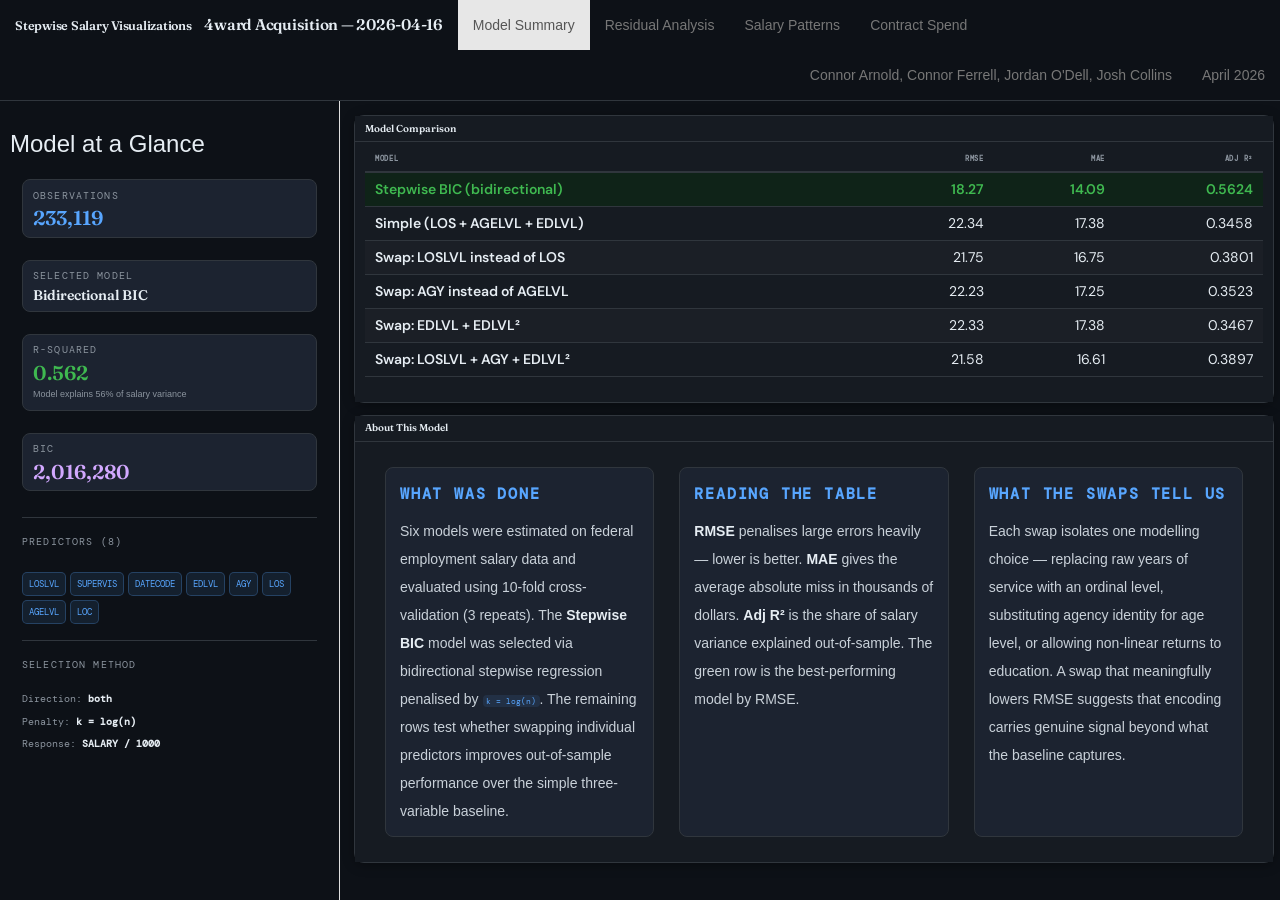
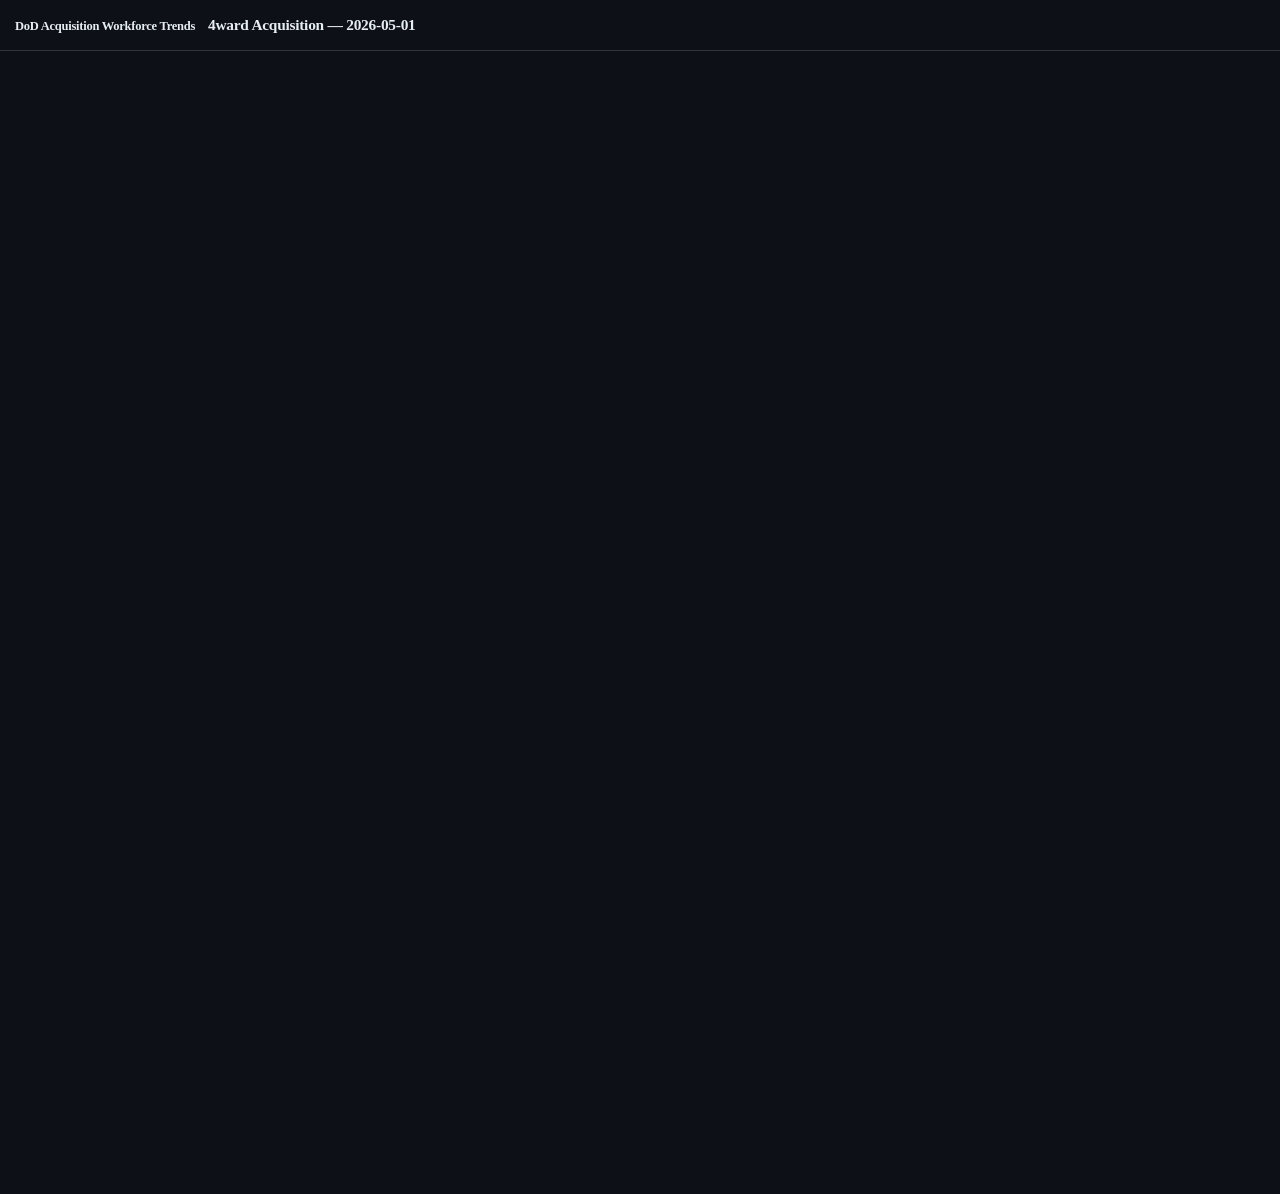
